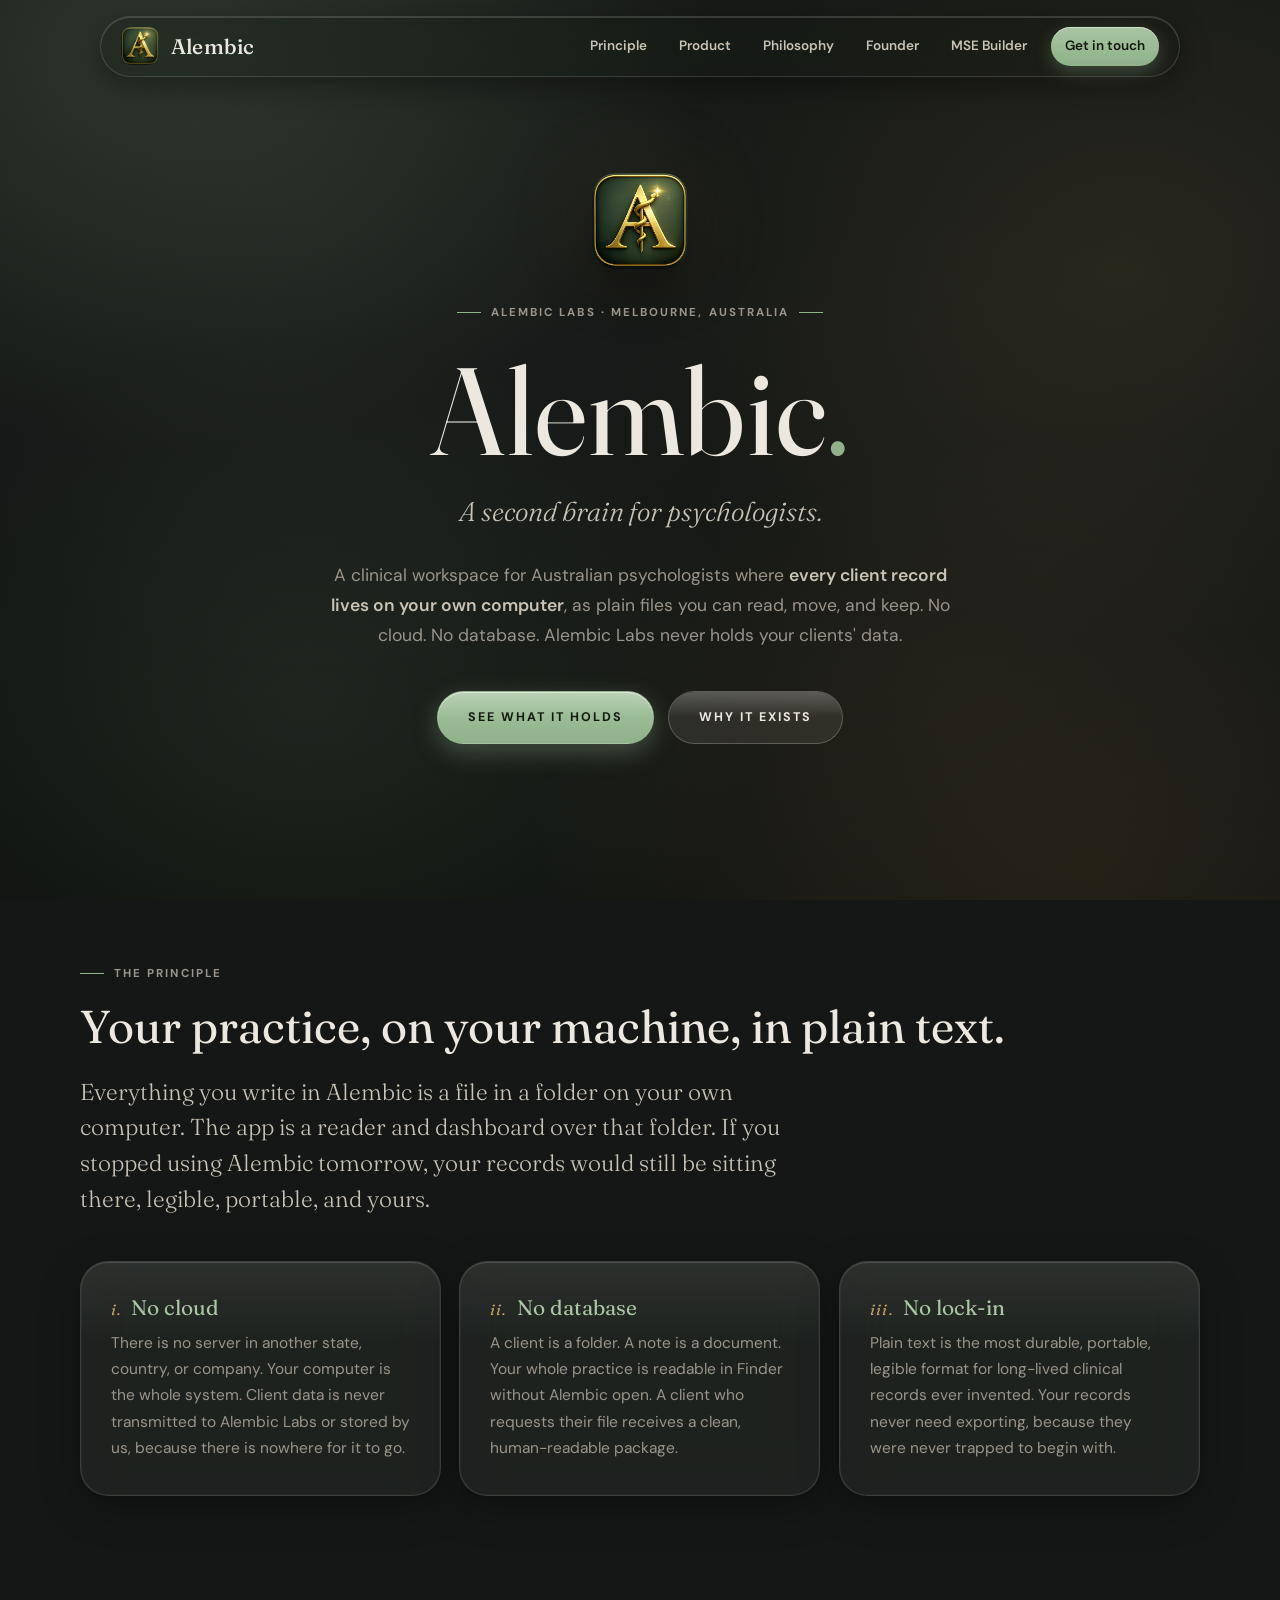
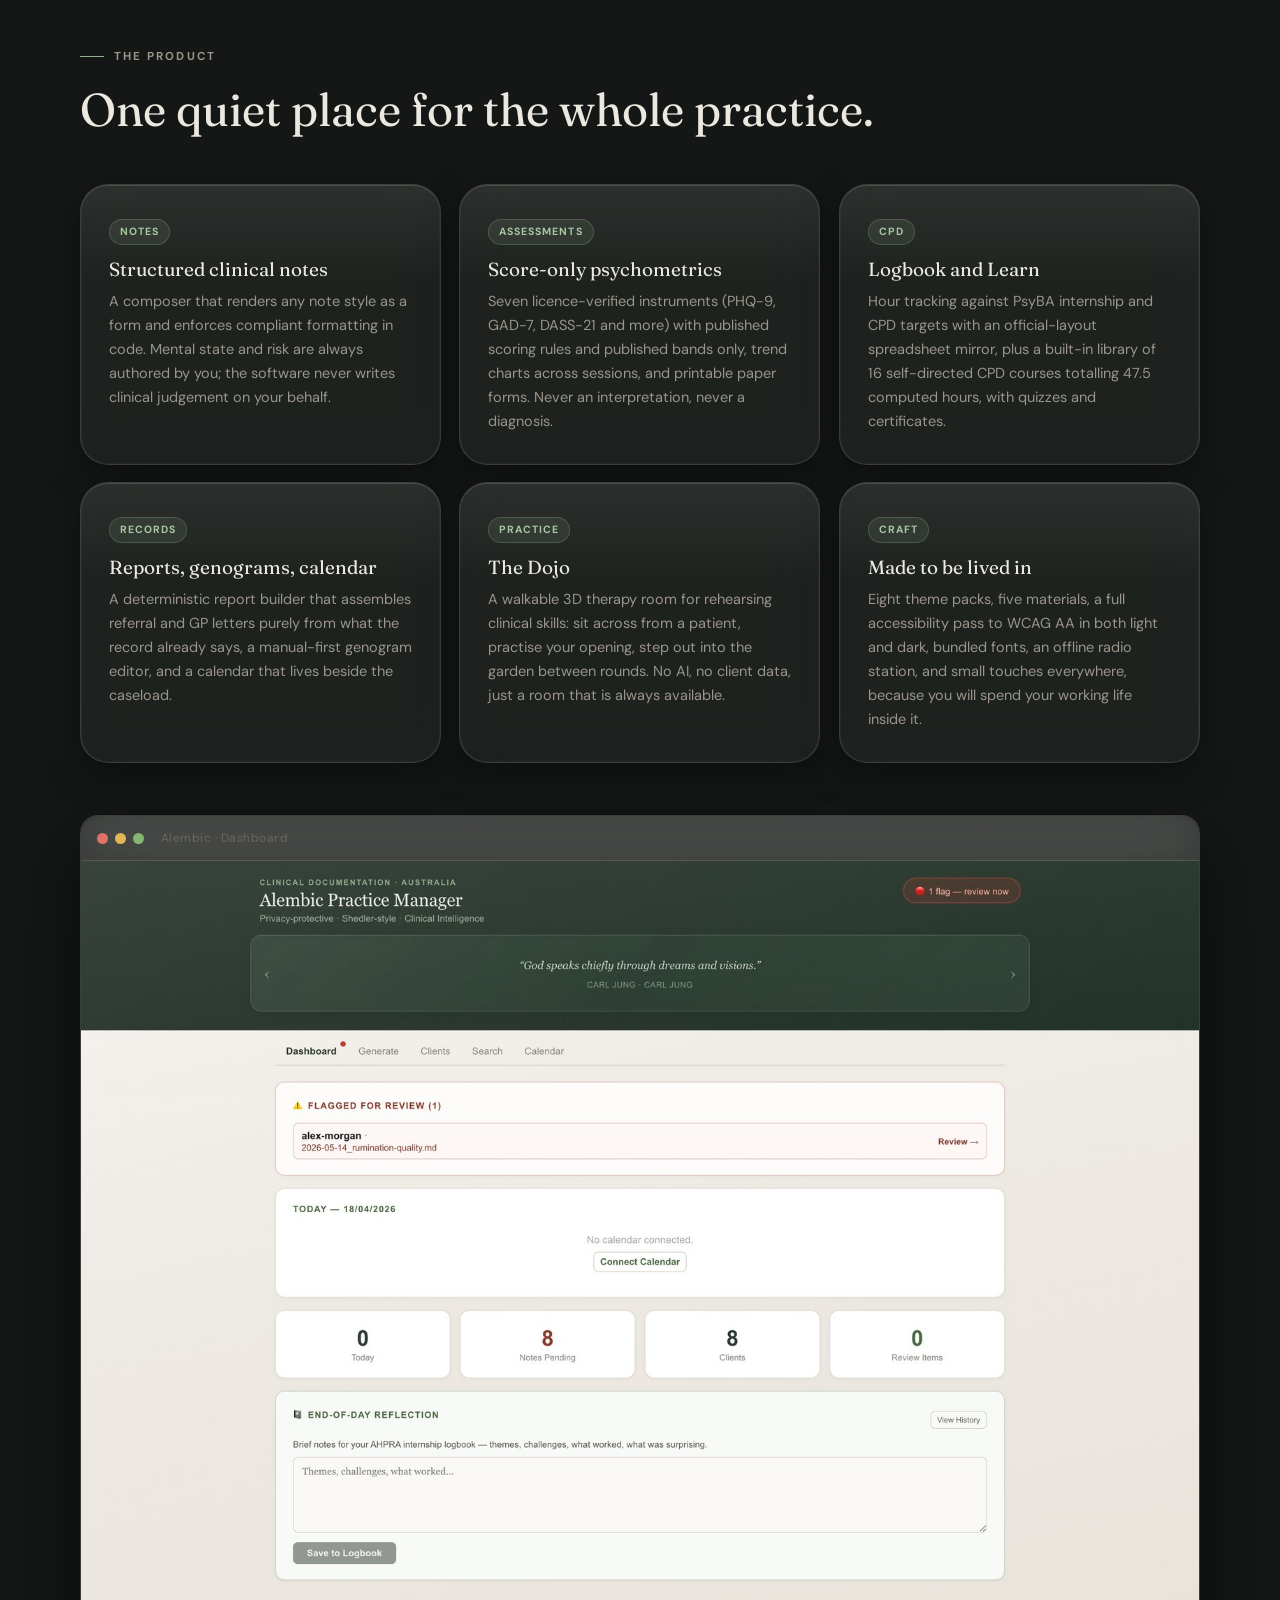
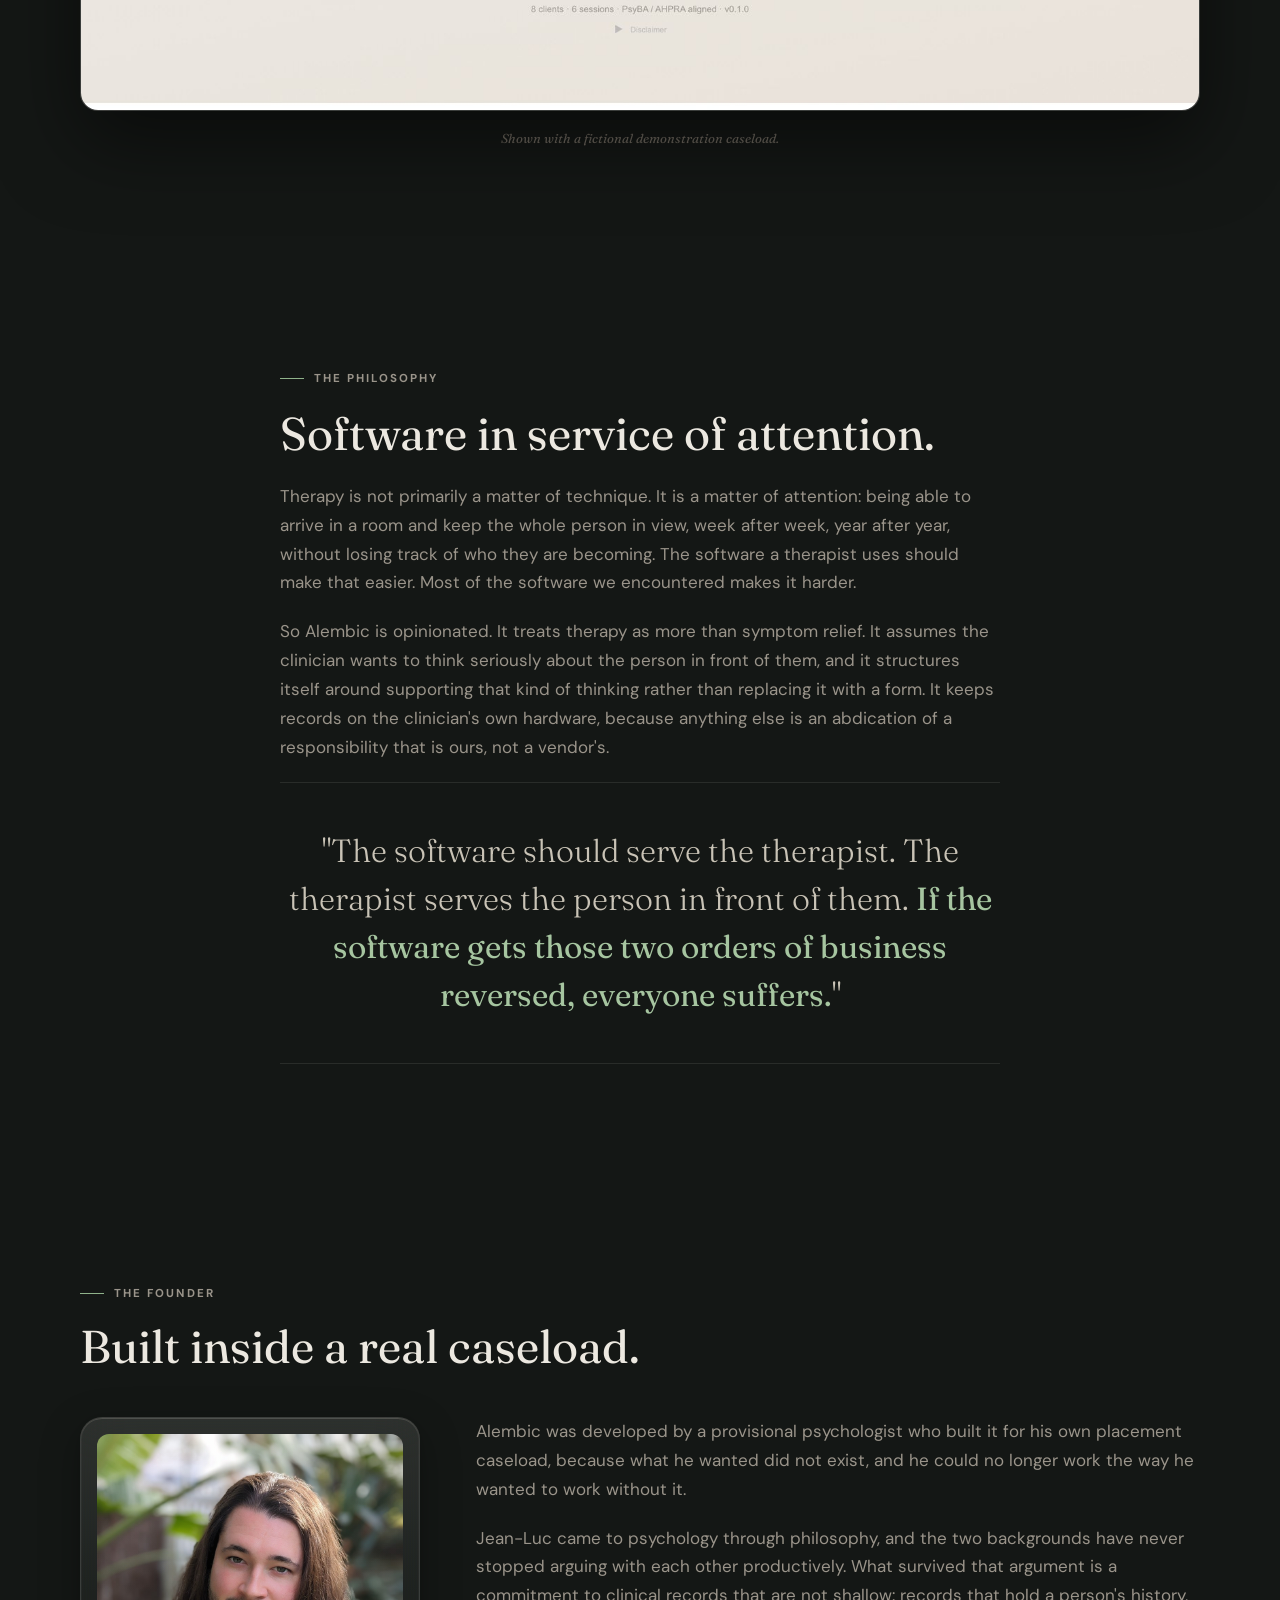
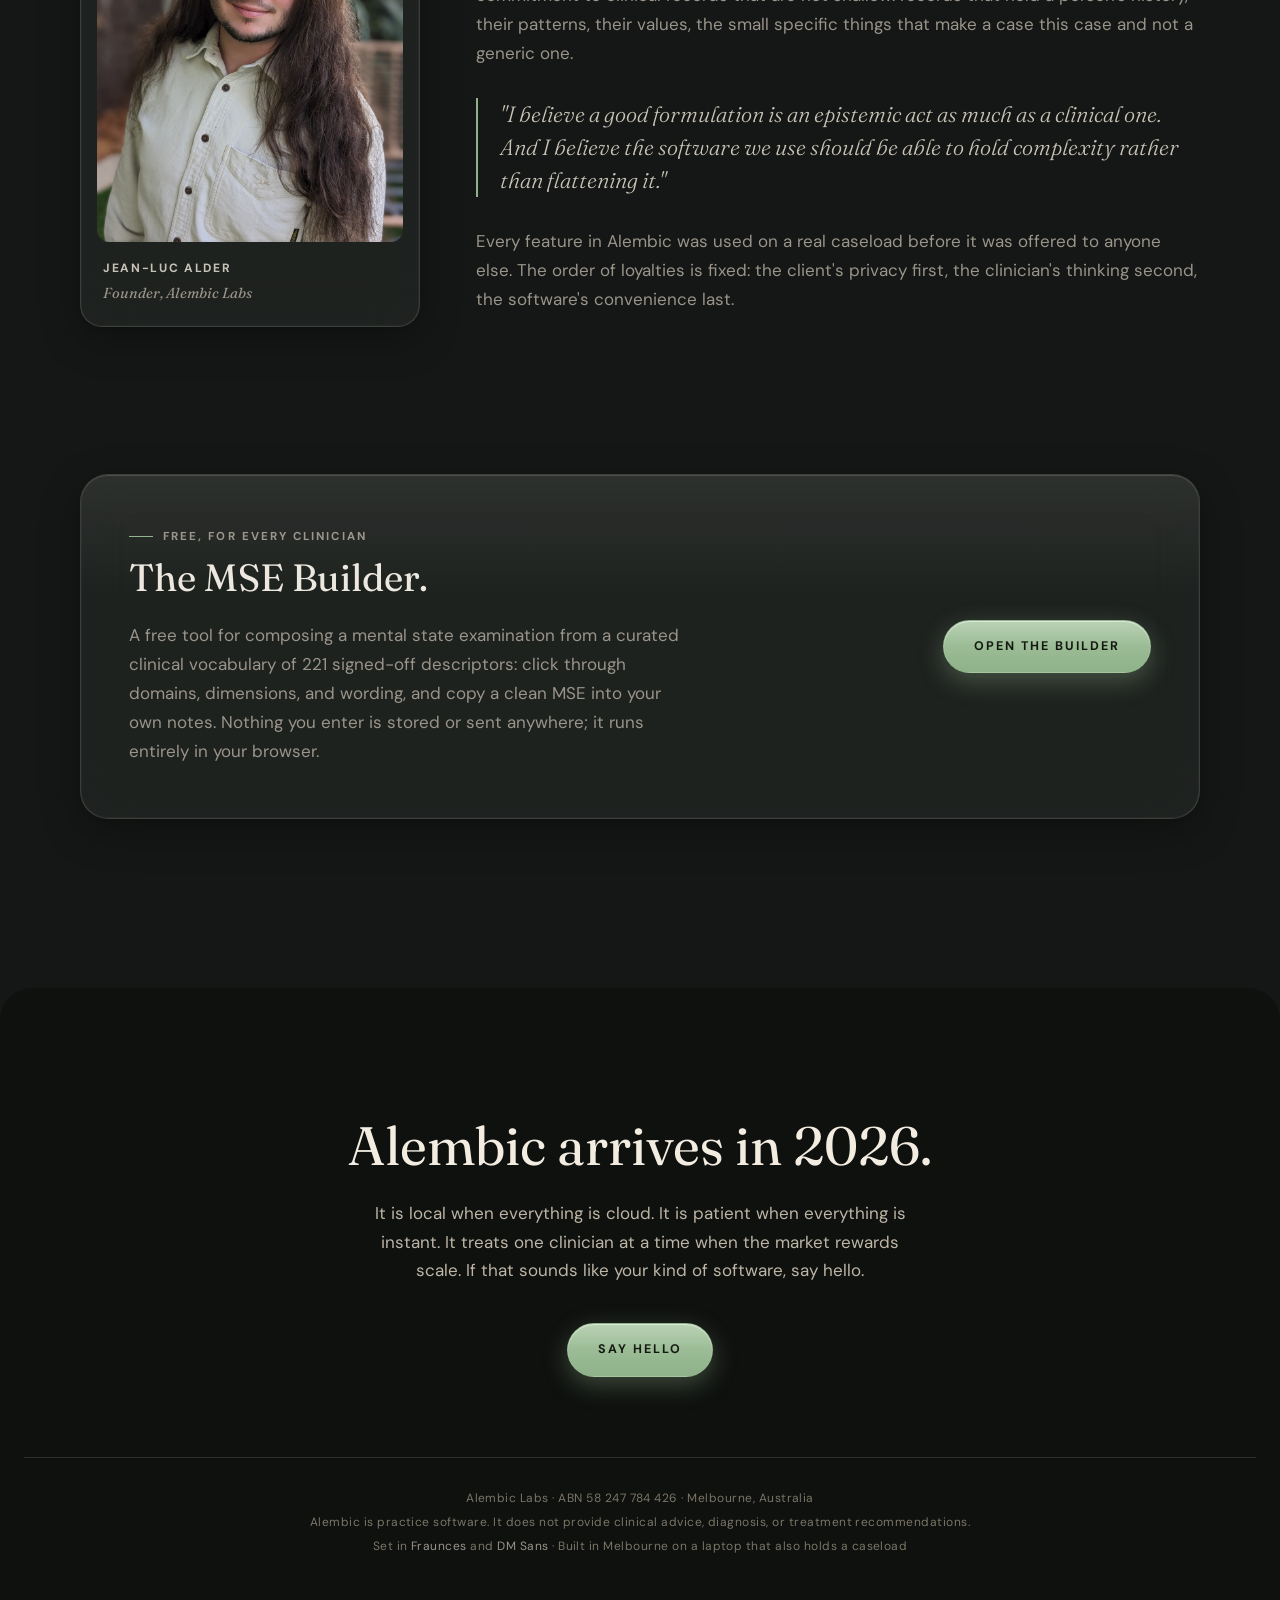
==== index.html @ c6745514 "Full mobile pass: glass menu on homepage, iOS-safe background layer, 16px inputs, 44px targets, self" ====
<!doctype html>
<html lang="en-AU">
<head>
<meta charset="utf-8">
<meta name="viewport" content="width=device-width, initial-scale=1, viewport-fit=cover">
<title>Alembic · Practice software that keeps client records on your machine</title>
<meta name="description" content="Alembic is a clinical workspace for Australian psychologists. Every client record lives on your computer as plain files you own. No cloud, no database, no vendor holding your data.">
<meta name="theme-color" content="#141715">
<link rel="icon" type="image/png" sizes="64x64" href="assets/favicon-64.png">
<link rel="apple-touch-icon" href="assets/apple-touch-icon.png">
<link rel="stylesheet" href="assets/fonts.css">
<style>
:root{
  --page:#141715; --page-2:#1a1d1b; --page-3:#21241f;
  --ink:#ece8e0; --ink-soft:#c9c3b6; --ink-muted:#9a948a; --ink-faint:#6c665d;
  --green:#8fb28a; --green-deep:#4a6741; --green-soft:#a6c5a0;
  --gold:#c9a45c; --gold-soft:#e0c9a0;
  --amber:#d89a5e; --red:#d67a6f;
  --glass:rgba(236,232,224,0.055); --glass-strong:rgba(236,232,224,0.09);
  --glass-border:rgba(236,232,224,0.14); --glass-border-strong:rgba(236,232,224,0.24);
  --blur:blur(24px) saturate(160%); --blur-strong:blur(36px) saturate(180%);
  --serif:'Fraunces',Georgia,'Times New Roman',serif;
  --sans:'DM Sans',-apple-system,BlinkMacSystemFont,'Segoe UI',sans-serif;
  --ease:cubic-bezier(0.22,1,0.36,1); --ease-out:cubic-bezier(0.16,1,0.3,1);
  --col:720px; --col-wide:1120px;
}
*{margin:0;padding:0;box-sizing:border-box}
html{scroll-behavior:smooth}
body{
  font-family:var(--sans); color:var(--ink); background:#141715;
  line-height:1.7; font-size:17px; overflow-x:hidden; min-height:100vh;
  -webkit-tap-highlight-color:transparent;
}
/* The atmosphere lives on a fixed layer, not background-attachment (which iOS ignores). */
#bgfx{
  position:fixed; inset:0; z-index:0; pointer-events:none;
  background:
    radial-gradient(ellipse 900px 640px at 12% 6%, rgba(143,178,138,0.16), transparent 62%),
    radial-gradient(ellipse 800px 620px at 88% 30%, rgba(201,164,92,0.10), transparent 60%),
    radial-gradient(ellipse 760px 600px at 24% 78%, rgba(143,178,138,0.10), transparent 60%),
    radial-gradient(ellipse 900px 700px at 85% 96%, rgba(216,154,94,0.08), transparent 62%),
    linear-gradient(180deg, #171a17 0%, #141715 55%, #101310 100%);
}
#bgfx::after{
  content:""; position:absolute; inset:0;
  background-image:
    radial-gradient(circle at 25% 25%, rgba(236,232,224,0.035) 0%, transparent 40%),
    radial-gradient(circle at 75% 75%, rgba(201,164,92,0.05) 0%, transparent 40%);
  animation:drift 30s ease-in-out infinite alternate;
}
@keyframes drift{0%{transform:translate(0,0) scale(1)}100%{transform:translate(22px,-20px) scale(1.03)}}
main,header,footer{position:relative;z-index:1}
::selection{background:rgba(143,178,138,0.35)}
a{color:var(--green);}
:focus-visible{outline:2px solid var(--green);outline-offset:3px;border-radius:4px}

/* ---------- glass primitives ---------- */
.glass{
  position:relative; background:var(--glass);
  -webkit-backdrop-filter:var(--blur); backdrop-filter:var(--blur);
  border:1px solid var(--glass-border); border-radius:28px;
  box-shadow:0 12px 40px rgba(0,0,0,0.28), 0 2px 8px rgba(0,0,0,0.10),
    inset 0 1px 0 rgba(236,232,224,0.14), inset 0 0 0 1px rgba(236,232,224,0.03);
  overflow:hidden; isolation:isolate;
  --mx:50%; --my:50%; --tx:0deg; --ty:0deg;
}
.glass::before{
  content:""; position:absolute; inset:0; border-radius:inherit; pointer-events:none;
  background:linear-gradient(180deg, rgba(236,232,224,0.09) 0%, transparent 35%); opacity:.8;
}
.glass::after{
  content:""; position:absolute; inset:0; border-radius:inherit; pointer-events:none; z-index:-1;
  background:radial-gradient(circle 200px at var(--mx) var(--my),
    rgba(143,178,138,0.16), rgba(143,178,138,0.05) 35%, transparent 62%);
  opacity:0; transition:opacity .35s ease; mix-blend-mode:screen;
}
.glass:hover::after{opacity:1}

/* scroll entry composed with hover lift via custom property */
.js .reveal{
  opacity:0;
  transform:translate3d(0,var(--entry-y,22px),0) perspective(1200px) rotateX(var(--ty)) rotateY(var(--tx));
  transition:opacity .7s var(--ease-out), transform .7s var(--ease-out),
    box-shadow .4s ease, border-color .3s ease;
  will-change:transform,opacity;
  transition-delay:calc(min(var(--ri,0),3) * 70ms);
}
.js .reveal.in-view{opacity:1; --entry-y:0px}
.card:hover{--entry-y:-6px; border-color:var(--glass-border-strong);
  box-shadow:0 24px 60px rgba(0,0,0,0.34), 0 2px 8px rgba(0,0,0,0.10), inset 0 1px 0 rgba(236,232,224,0.2)}

/* ---------- pill header ---------- */
.site-header{position:sticky; top:16px; z-index:9000; margin:16px 24px 0}
body.menu-open .site-header{z-index:9600}
.header-inner{
  max-width:var(--full-w,1080px); margin:0 auto;
  display:flex; align-items:center; justify-content:space-between; gap:24px;
  padding:10px 20px; border-radius:999px;
  background:rgba(20,23,21,0.30);
  -webkit-backdrop-filter:blur(26px) saturate(170%) brightness(1.06);
  backdrop-filter:blur(26px) saturate(170%) brightness(1.06);
  border:1px solid rgba(236,232,224,0.16);
  box-shadow:0 9px 30px rgba(0,0,0,0.36), inset 0 1px 0 rgba(236,232,224,0.16);
  will-change:max-width;
  transition:max-width .6s var(--ease-out), gap .4s ease, padding .4s ease;
}
.brand{display:flex; align-items:center; gap:12px; text-decoration:none; color:var(--ink)}
.brand-mark{width:38px; height:38px; border-radius:10px; flex:none}
.brand span{
  font-family:var(--serif); font-size:21px; font-weight:500; letter-spacing:.01em;
  max-width:160px; opacity:1; transition:max-width .5s var(--ease-out), opacity .3s ease, margin .4s ease;
  white-space:nowrap; overflow:hidden;
}
nav.main-nav{display:flex; gap:4px; align-items:center; max-width:1100px; opacity:1;
  transition:max-width .5s var(--ease-out), opacity .3s ease; white-space:nowrap; overflow:visible}
nav.main-nav a{
  color:var(--ink-soft); text-decoration:none; font-size:13.5px; font-weight:600;
  padding:8px 14px; border-radius:999px; transition:background .15s ease, color .15s ease;
}
nav.main-nav a:hover{background:rgba(236,232,224,0.08); color:var(--ink)}
nav.main-nav a.cta{
  background:linear-gradient(180deg, var(--green-soft), var(--green));
  color:#12180f; margin-left:6px;
  box-shadow:0 6px 18px rgba(143,178,138,0.30), inset 0 1px 0 rgba(255,255,255,0.45);
}
nav.main-nav a.cta:hover{transform:translateY(-1px)}
.header-dots{width:0; opacity:0; transition:width .4s var(--ease-out), opacity .3s ease; flex:none;
  display:flex; gap:4px; align-items:center; justify-content:center}
.header-dots i{width:5px;height:5px;border-radius:50%;background:var(--ink-muted)}
@media(min-width:900px){
  .site-header.scrolled{pointer-events:none}
  .site-header.scrolled .header-inner{pointer-events:auto; max-width:150px; gap:8px; padding:10px 16px; margin:0 auto 0 0}
  .site-header.scrolled nav.main-nav{max-width:0; opacity:0; overflow:hidden}
  .site-header.scrolled .brand span{max-width:0; opacity:0; margin:0}
  .site-header.scrolled .header-dots{width:26px; opacity:1}
  .site-header.scrolled .header-inner:hover{max-width:var(--full-w,1080px); gap:24px; padding:10px 20px}
  .site-header.scrolled .header-inner:hover nav.main-nav{max-width:1100px; opacity:1}
  .site-header.scrolled .header-inner:hover .brand span{max-width:160px; opacity:1}
  .site-header.scrolled .header-inner:hover .header-dots{width:0; opacity:0}
}
.menu-btn{display:none; background:transparent; border:none; cursor:pointer; -webkit-appearance:none; appearance:none}
@media(max-width:899px){
  nav.main-nav{display:none}
  .header-inner{max-width:none; padding:10px 14px 10px 16px}
  .menu-btn{
    display:flex; flex-direction:column; justify-content:center; gap:5px;
    width:44px; height:44px; padding:10px; margin:-3px 0; border-radius:999px; flex:none;
  }
  .menu-btn i{display:block; height:2px; border-radius:2px; background:var(--ink); transition:transform .3s var(--ease-out), opacity .2s ease}
  .menu-btn.open i:nth-child(1){transform:translateY(7px) rotate(45deg)}
  .menu-btn.open i:nth-child(2){opacity:0}
  .menu-btn.open i:nth-child(3){transform:translateY(-7px) rotate(-45deg)}
}
/* full-screen glass menu (mobile) */
.menu{
  position:fixed; inset:0; z-index:9500;
  background:rgba(16,19,16,0.82);
  -webkit-backdrop-filter:blur(36px) saturate(180%); backdrop-filter:blur(36px) saturate(180%);
  opacity:0; pointer-events:none; transition:opacity .35s var(--ease-out);
  display:flex; flex-direction:column; justify-content:center; padding:24px 34px; overflow-y:auto;
}
.menu.open{opacity:1; pointer-events:auto}
.menu nav{display:flex; flex-direction:column; gap:4px;
  transform:scale(0.975); filter:blur(6px);
  transition:transform .34s var(--ease-out), filter .32s ease}
.menu.open nav{transform:none; filter:none}
.menu nav a{
  font-family:var(--serif); font-size:28px; color:var(--ink); text-decoration:none;
  padding:12px 4px; border-bottom:1px solid rgba(236,232,224,0.08);
  opacity:0; transform:translateY(10px);
}
.menu.open nav a{
  opacity:1; transform:none;
  transition:opacity .26s ease-out .0s, transform .3s var(--ease-out), padding-left .2s ease;
  transition-delay:var(--gd,0s);
}
.menu nav a:hover,.menu nav a:active{color:var(--green-soft); padding-left:10px}
.menu .menu-foot{margin-top:34px; font-size:12px; color:var(--ink-faint); letter-spacing:.06em; text-transform:uppercase;
  opacity:0; transition:opacity .3s ease .18s}
.menu.open .menu-foot{opacity:1}

/* ---------- layout ---------- */
section{padding:110px 24px}
.wrap{max-width:var(--col-wide); margin:0 auto}
.narrow{max-width:var(--col); margin:0 auto}
.eyebrow{
  display:flex; align-items:center; gap:10px;
  font-size:11.5px; font-weight:700; letter-spacing:.18em; text-transform:uppercase; color:var(--ink-muted);
}
.eyebrow::before{content:""; width:24px; height:1px; background:var(--green); flex:none}
h1,h2,h3{font-family:var(--serif); font-weight:400; line-height:1.12; text-wrap:balance}
h2{font-size:clamp(30px,4.6vw,46px); margin:18px 0 22px; color:var(--ink)}
h3{font-size:21px; margin-bottom:10px}
p.lede{font-family:var(--serif); font-weight:300; font-size:clamp(19px,2.4vw,23px); line-height:1.55; color:var(--ink-soft)}
em{font-family:var(--serif); font-style:italic}

/* ---------- hero ---------- */
.hero{padding:96px 24px 110px; text-align:center}
.hero-mark{width:96px; height:96px; border-radius:24px; margin:0 auto 34px; display:block;
  box-shadow:0 20px 50px rgba(0,0,0,0.45), 0 0 90px rgba(201,164,92,0.14)}
.hero .eyebrow{justify-content:center}
.hero .eyebrow::after{content:""; width:24px; height:1px; background:var(--green); flex:none}
.hero h1{
  font-size:clamp(56px,11vw,124px); letter-spacing:.01em; margin:20px 0 8px; color:var(--ink);
}
.hero h1 .dot{color:var(--green)}
.hero p.tag{
  font-family:var(--serif); font-weight:300; font-style:italic;
  font-size:clamp(20px,3vw,27px); color:var(--ink-soft); margin-bottom:26px;
}
.hero p.sub{max-width:640px; margin:0 auto 40px; color:var(--ink-muted); font-size:17.5px}
.hero p.sub strong{color:var(--ink-soft); font-weight:600}
.btn-row{display:flex; gap:14px; justify-content:center; flex-wrap:wrap}
.btn{
  display:inline-flex; align-items:center; justify-content:center; gap:8px;
  padding:15px 30px; border-radius:999px; text-decoration:none; cursor:pointer;
  font-size:12.5px; font-weight:700; letter-spacing:.16em; text-transform:uppercase;
  border:1px solid transparent; position:relative; overflow:hidden;
  transition:transform .2s ease, box-shadow .2s ease, background .2s ease;
}
.btn::before{content:""; position:absolute; inset:0; border-radius:inherit; pointer-events:none;
  background:linear-gradient(180deg, rgba(255,255,255,0.22), transparent 50%)}
.btn.solid{
  background:linear-gradient(180deg, var(--green-soft), var(--green)); color:#12180f;
  box-shadow:0 8px 24px rgba(143,178,138,0.35), inset 0 1px 0 rgba(255,255,255,0.5);
}
.btn.solid:hover{transform:translateY(-1px); box-shadow:0 12px 32px rgba(143,178,138,0.45)}
.btn.ghost{
  background:var(--glass-strong); -webkit-backdrop-filter:var(--blur); backdrop-filter:var(--blur);
  color:var(--ink); border-color:var(--glass-border-strong);
}
.btn.ghost:hover{transform:translateY(-1px); background:rgba(236,232,224,0.13)}
/* word reveal */
.js .tm-word{display:inline-block; opacity:0; transform:translateY(0.42em);
  transition:opacity .55s var(--ease), transform .55s var(--ease);
  transition-delay:calc(min(var(--w,0),6) * 45ms)}
.js .tm-in .tm-word{opacity:1; transform:none}

/* ---------- architecture trio ---------- */
.trio{display:grid; grid-template-columns:repeat(3,1fr); gap:18px; margin-top:44px}
.trio .card{padding:34px 30px}
.trio h3{color:var(--green-soft)}
.trio h3 .num{font-style:italic; color:var(--gold); font-size:15px; letter-spacing:.08em; margin-right:10px}
.trio p{font-size:15.5px; color:var(--ink-muted)}
@media(max-width:820px){.trio{grid-template-columns:1fr}}

/* ---------- features ---------- */
.features{display:grid; grid-template-columns:repeat(3,1fr); gap:18px; margin-top:48px}
.features .card{padding:30px 28px}
.features h3{font-size:19px}
.features p{font-size:14.5px; color:var(--ink-muted); line-height:1.65}
.features .chip{
  display:inline-block; font-size:10.5px; font-weight:700; letter-spacing:.1em; text-transform:uppercase;
  color:var(--green-soft); background:rgba(143,178,138,0.12); border:1px solid rgba(143,178,138,0.25);
  padding:3px 10px; border-radius:999px; margin-bottom:14px;
}
@media(max-width:980px){.features{grid-template-columns:repeat(2,1fr)}}
@media(max-width:640px){.features{grid-template-columns:1fr}}

/* ---------- screenshot band ---------- */
.shot-frame{margin-top:52px; border-radius:18px; overflow:hidden;
  border:1px solid var(--glass-border); box-shadow:0 30px 80px rgba(0,0,0,0.5)}
.shot-chrome{display:flex; align-items:center; gap:7px; padding:12px 16px;
  background:rgba(236,232,224,0.06);
  -webkit-backdrop-filter:var(--blur); backdrop-filter:var(--blur);
  border-bottom:1px solid var(--glass-border)}
.shot-chrome i{width:11px; height:11px; border-radius:50%}
.shot-chrome i:nth-child(1){background:#e27268}.shot-chrome i:nth-child(2){background:#e3b657}.shot-chrome i:nth-child(3){background:#84b773}
.shot-chrome span{margin-left:10px; font-size:12px; color:var(--ink-faint); letter-spacing:.04em}
.shot-frame img{display:block; width:100%; height:auto}
.shot-caption{text-align:center; font-size:13px; color:var(--ink-faint); margin-top:16px; font-style:italic; font-family:var(--serif)}

/* ---------- philosophy ---------- */
.lede-line{
  text-align:center; font-family:var(--serif); font-weight:300;
  font-size:clamp(22px,3.4vw,32px); line-height:1.5; color:var(--ink-soft);
  padding:44px 0; border-top:1px solid rgba(236,232,224,0.10); border-bottom:1px solid rgba(236,232,224,0.10);
}
.lede-line strong{color:var(--green-soft); font-weight:400}
.philosophy p{color:var(--ink-muted); margin-bottom:20px}
.philosophy p:first-of-type::first-letter{
  font-family:var(--serif); font-style:italic; font-size:5.2em; float:left;
  line-height:.78; padding:8px 12px 0 0; color:var(--green);
}

/* ---------- founder ---------- */
.founder{display:grid; grid-template-columns:340px 1fr; gap:56px; align-items:start}
.portrait{position:sticky; top:110px; padding:16px; border-radius:22px}
.portrait img{display:block; width:100%; height:auto; border-radius:12px}
.portrait figcaption{padding:16px 6px 4px}
.portrait .name{font-size:12px; font-weight:700; letter-spacing:.14em; text-transform:uppercase; color:var(--ink-soft)}
.portrait .role{font-family:var(--serif); font-style:italic; font-size:14.5px; color:var(--ink-muted); margin-top:3px}
.founder-text p{color:var(--ink-muted); margin-bottom:20px}
.founder-text .pull{
  font-family:var(--serif); font-weight:300; font-style:italic; font-size:22px; line-height:1.5;
  color:var(--ink-soft); border-left:2px solid var(--green); padding-left:22px; margin:30px 0;
}
@media(max-width:900px){.founder{grid-template-columns:1fr}.portrait{position:static; max-width:340px}}

/* ---------- MSE teaser ---------- */
.mse-card{padding:52px 48px; display:grid; grid-template-columns:1fr auto; gap:32px; align-items:center}
.mse-card h2{margin-top:10px}
.mse-card p{color:var(--ink-muted); max-width:560px}
@media(max-width:760px){.mse-card{grid-template-columns:1fr}}

/* ---------- closing band ---------- */
.closing{
  margin-top:60px; border-radius:32px 32px 0 0; background:#0f110f; text-align:center;
  padding:110px 24px 60px;
}
.closing h2{font-size:clamp(34px,5.4vw,54px); color:#f2ece1}
.closing p{color:#bdb5a5; max-width:560px; margin:0 auto 38px}
.closing .colophon{
  margin-top:80px; padding-top:28px; border-top:1px solid #2a2d28;
  font-size:12px; color:#7a7566; letter-spacing:.04em; line-height:2;
}
.closing .colophon a{color:#9a948a; text-decoration:none}
.closing .colophon a:hover{color:#d9d2c4}

@media (prefers-reduced-motion: reduce){
  *,*::before,*::after{animation:none !important; transition:none !important}
  .js .reveal,.js .tm-word{opacity:1 !important; transform:none !important}
  html{scroll-behavior:auto}
}
@media(max-width:640px){section{padding:80px 20px}.hero{padding-top:64px}}
</style>
<script>document.documentElement.classList.add('js')</script>
</head>
<body>

<div id="bgfx" aria-hidden="true"></div>

<header class="site-header" id="siteHeader">
  <div class="header-inner" id="headerInner">
    <a class="brand" href="#top" aria-label="Alembic home">
      <img class="brand-mark" src="assets/alembic-mark.png" alt="">
      <span>Alembic</span>
    </a>
    <div class="header-dots" aria-hidden="true"><i></i><i></i><i></i></div>
    <nav class="main-nav" aria-label="Main">
      <a href="#principle">Principle</a>
      <a href="#product">Product</a>
      <a href="#philosophy">Philosophy</a>
      <a href="#founder">Founder</a>
      <a href="mse/">MSE Builder</a>
      <a class="cta" href="#contact">Get in touch</a>
    </nav>
    <button class="menu-btn" id="menuBtn" aria-label="Open menu" aria-expanded="false" aria-controls="mobileMenu"><i></i><i></i><i></i></button>
  </div>
</header>

<div class="menu" id="mobileMenu" aria-hidden="true">
  <nav aria-label="Mobile">
    <a href="#principle" style="--gd:0.02s">Principle</a>
    <a href="#product" style="--gd:0.05s">Product</a>
    <a href="#philosophy" style="--gd:0.08s">Philosophy</a>
    <a href="#founder" style="--gd:0.11s">Founder</a>
    <a href="mse/" style="--gd:0.14s">MSE Builder</a>
    <a href="#contact" style="--gd:0.17s">Get in touch</a>
  </nav>
  <div class="menu-foot">Alembic Labs · Melbourne</div>
</div>

<main id="top">

  <!-- HERO -->
  <section class="hero">
    <img class="hero-mark" src="assets/alembic-mark.png" alt="The Alembic mark: a gold A entwined with a Rod of Asclepius on forest green" width="96" height="96">
    <p class="eyebrow">Alembic Labs · Melbourne, Australia</p>
    <h1 id="heroTitle">Alembic<span class="dot">.</span></h1>
    <p class="tag">A second brain for psychologists.</p>
    <p class="sub">A clinical workspace for Australian psychologists where <strong>every client record lives on your own computer</strong>, as plain files you can read, move, and keep. No cloud. No database. Alembic Labs never holds your clients' data.</p>
    <div class="btn-row">
      <a class="btn solid" href="#product">See what it holds</a>
      <a class="btn ghost" href="#founder">Why it exists</a>
    </div>
  </section>

  <!-- PRINCIPLE -->
  <section id="principle">
    <div class="wrap">
      <p class="eyebrow">The principle</p>
      <h2>Your practice, on your machine, in plain text.</h2>
      <p class="lede narrow" style="margin-left:0">Everything you write in Alembic is a file in a folder on your own computer. The app is a reader and dashboard over that folder. If you stopped using Alembic tomorrow, your records would still be sitting there, legible, portable, and yours.</p>
      <div class="trio">
        <div class="glass card reveal" style="--ri:0">
          <h3><span class="num">i.</span>No cloud</h3>
          <p>There is no server in another state, country, or company. Your computer is the whole system. Client data is never transmitted to Alembic Labs or stored by us, because there is nowhere for it to go.</p>
        </div>
        <div class="glass card reveal" style="--ri:1">
          <h3><span class="num">ii.</span>No database</h3>
          <p>A client is a folder. A note is a document. Your whole practice is readable in Finder without Alembic open. A client who requests their file receives a clean, human-readable package.</p>
        </div>
        <div class="glass card reveal" style="--ri:2">
          <h3><span class="num">iii.</span>No lock-in</h3>
          <p>Plain text is the most durable, portable, legible format for long-lived clinical records ever invented. Your records never need exporting, because they were never trapped to begin with.</p>
        </div>
      </div>
    </div>
  </section>

  <!-- PRODUCT -->
  <section id="product" style="padding-top:40px">
    <div class="wrap">
      <p class="eyebrow">The product</p>
      <h2>One quiet place for the whole practice.</h2>
      <div class="features">
        <div class="glass card reveal" style="--ri:0">
          <span class="chip">Notes</span>
          <h3>Structured clinical notes</h3>
          <p>A composer that renders any note style as a form and enforces compliant formatting in code. Mental state and risk are always authored by you; the software never writes clinical judgement on your behalf.</p>
        </div>
        <div class="glass card reveal" style="--ri:1">
          <span class="chip">Assessments</span>
          <h3>Score-only psychometrics</h3>
          <p>Seven licence-verified instruments (PHQ-9, GAD-7, DASS-21 and more) with published scoring rules and published bands only, trend charts across sessions, and printable paper forms. Never an interpretation, never a diagnosis.</p>
        </div>
        <div class="glass card reveal" style="--ri:2">
          <span class="chip">CPD</span>
          <h3>Logbook and Learn</h3>
          <p>Hour tracking against PsyBA internship and CPD targets with an official-layout spreadsheet mirror, plus a built-in library of 16 self-directed CPD courses totalling 47.5 computed hours, with quizzes and certificates.</p>
        </div>
        <div class="glass card reveal" style="--ri:0">
          <span class="chip">Records</span>
          <h3>Reports, genograms, calendar</h3>
          <p>A deterministic report builder that assembles referral and GP letters purely from what the record already says, a manual-first genogram editor, and a calendar that lives beside the caseload.</p>
        </div>
        <div class="glass card reveal" style="--ri:1">
          <span class="chip">Practice</span>
          <h3>The Dojo</h3>
          <p>A walkable 3D therapy room for rehearsing clinical skills: sit across from a patient, practise your opening, step out into the garden between rounds. No AI, no client data, just a room that is always available.</p>
        </div>
        <div class="glass card reveal" style="--ri:2">
          <span class="chip">Craft</span>
          <h3>Made to be lived in</h3>
          <p>Eight theme packs, five materials, a full accessibility pass to WCAG AA in both light and dark, bundled fonts, an offline radio station, and small touches everywhere, because you will spend your working life inside it.</p>
        </div>
      </div>
      <div class="shot-frame reveal glass" style="border-radius:18px">
        <div class="shot-chrome" aria-hidden="true"><i></i><i></i><i></i><span>Alembic · Dashboard</span></div>
        <img src="assets/screenshots/01b-dashboard-full.jpg" alt="The Alembic dashboard: caseload widgets, calendar, and practice pulse on a warm cream interface" loading="lazy">
      </div>
      <p class="shot-caption">Shown with a fictional demonstration caseload.</p>
    </div>
  </section>

  <!-- PHILOSOPHY -->
  <section id="philosophy">
    <div class="narrow philosophy">
      <p class="eyebrow">The philosophy</p>
      <h2>Software in service of attention.</h2>
      <p>Therapy is not primarily a matter of technique. It is a matter of attention: being able to arrive in a room and keep the whole person in view, week after week, year after year, without losing track of who they are becoming. The software a therapist uses should make that easier. Most of the software we encountered makes it harder.</p>
      <p>So Alembic is opinionated. It treats therapy as more than symptom relief. It assumes the clinician wants to think seriously about the person in front of them, and it structures itself around supporting that kind of thinking rather than replacing it with a form. It keeps records on the clinician's own hardware, because anything else is an abdication of a responsibility that is ours, not a vendor's.</p>
      <div class="lede-line reveal">"The software should serve the therapist. The therapist serves the person in front of them. <strong>If the software gets those two orders of business reversed, everyone suffers.</strong>"</div>
    </div>
  </section>

  <!-- FOUNDER -->
  <section id="founder">
    <div class="wrap">
      <p class="eyebrow">The founder</p>
      <h2>Built inside a real caseload.</h2>
      <div class="founder" style="margin-top:44px">
        <figure class="portrait glass reveal">
          <img src="assets/jean-luc-headshot.jpg" alt="Jean-Luc Alder" width="900" height="1200">
          <figcaption>
            <div class="name">Jean-Luc Alder</div>
            <div class="role">Founder, Alembic Labs</div>
          </figcaption>
        </figure>
        <div class="founder-text">
          <p>Alembic was developed by a provisional psychologist who built it for his own placement caseload, because what he wanted did not exist, and he could no longer work the way he wanted to work without it.</p>
          <p>Jean-Luc came to psychology through philosophy, and the two backgrounds have never stopped arguing with each other productively. What survived that argument is a commitment to clinical records that are not shallow: records that hold a person's history, their patterns, their values, the small specific things that make a case this case and not a generic one.</p>
          <p class="pull">"I believe a good formulation is an epistemic act as much as a clinical one. And I believe the software we use should be able to hold complexity rather than flattening it."</p>
          <p>Every feature in Alembic was used on a real caseload before it was offered to anyone else. The order of loyalties is fixed: the client's privacy first, the clinician's thinking second, the software's convenience last.</p>
        </div>
      </div>
    </div>
  </section>

  <!-- MSE TEASER -->
  <section id="tools" style="padding-top:30px">
    <div class="wrap">
      <div class="glass card mse-card reveal">
        <div>
          <p class="eyebrow">Free, for every clinician</p>
          <h2 style="font-size:clamp(26px,3.6vw,38px)">The MSE Builder.</h2>
          <p>A free tool for composing a mental state examination from a curated clinical vocabulary of 221 signed-off descriptors: click through domains, dimensions, and wording, and copy a clean MSE into your own notes. Nothing you enter is stored or sent anywhere; it runs entirely in your browser.</p>
        </div>
        <a class="btn solid" href="mse/" aria-label="Open the MSE Builder">Open the builder</a>
      </div>
    </div>
  </section>

  <!-- CLOSING -->
  <footer class="closing" id="contact">
    <h2>Alembic arrives in 2026.</h2>
    <p>It is local when everything is cloud. It is patient when everything is instant. It treats one clinician at a time when the market rewards scale. If that sounds like your kind of software, say hello.</p>
    <div class="btn-row">
      <a class="btn solid" href="mailto:jeanlucalder@gmail.com?subject=Alembic">Say hello</a>
    </div>
    <div class="colophon">
      Alembic Labs · ABN 58 247 784 426 · Melbourne, Australia<br>
      Alembic is practice software. It does not provide clinical advice, diagnosis, or treatment recommendations.<br>
      Set in <a href="https://fonts.google.com/specimen/Fraunces">Fraunces</a> and <a href="https://fonts.google.com/specimen/DM+Sans">DM Sans</a> · Built in Melbourne on a laptop that also holds a caseload
    </div>
  </footer>

</main>

<script>
(function(){
  var reduced = window.matchMedia('(prefers-reduced-motion: reduce)').matches;

  /* word-by-word hero reveal */
  var title = document.getElementById('heroTitle');
  if (title && !reduced){
    var parts = [];
    title.childNodes.forEach(function(n){
      if (n.nodeType === 3){
        n.textContent.split(/\s+/).filter(Boolean).forEach(function(w){ parts.push({t:w}); });
      } else { parts.push({el:n.cloneNode(true)}); }
    });
    title.textContent = '';
    var i = 0;
    parts.forEach(function(p){
      var s = document.createElement('span');
      s.className = 'tm-word'; s.style.setProperty('--w', i++);
      if (p.el){ s.appendChild(p.el); } else { s.textContent = p.t; }
      title.appendChild(s);
    });
    requestAnimationFrame(function(){ requestAnimationFrame(function(){ title.classList.add('tm-in'); }); });
  }

  /* scroll reveal */
  var io = new IntersectionObserver(function(entries){
    entries.forEach(function(e){ if (e.isIntersecting){ e.target.classList.add('in-view'); io.unobserve(e.target); } });
  }, {rootMargin:'0px 0px -10% 0px'});
  document.querySelectorAll('.reveal').forEach(function(el){ io.observe(el); });

  /* collapsing pill header */
  var header = document.getElementById('siteHeader');
  var inner = document.getElementById('headerInner');
  function measure(){
    inner.style.setProperty('max-width','none');
    var w = Math.min(inner.getBoundingClientRect().width, 1080);
    inner.style.removeProperty('max-width');
    document.documentElement.style.setProperty('--full-w', w + 'px');
    inner.style.setProperty('--full-w', w + 'px');
  }
  measure(); window.addEventListener('resize', measure);
  var ticking = false;
  window.addEventListener('scroll', function(){
    if (ticking) return; ticking = true;
    requestAnimationFrame(function(){
      header.classList.toggle('scrolled', window.scrollY > 80);
      ticking = false;
    });
  }, {passive:true});

  /* mobile menu */
  var menuBtn = document.getElementById('menuBtn');
  var menu = document.getElementById('mobileMenu');
  function setMenu(open){
    menu.classList.toggle('open', open);
    menuBtn.classList.toggle('open', open);
    menuBtn.setAttribute('aria-expanded', open);
    menu.setAttribute('aria-hidden', !open);
    document.body.style.overflow = open ? 'hidden' : '';
    document.body.classList.toggle('menu-open', open);
  }
  menuBtn.addEventListener('click', function(){ setMenu(!menu.classList.contains('open')); });
  menu.querySelectorAll('a').forEach(function(a){ a.addEventListener('click', function(){ setMenu(false); }); });
  window.addEventListener('keydown', function(e){ if (e.key === 'Escape') setMenu(false); });

  /* cursor-tracked glow + gentle tilt on small cards */
  if (!reduced && window.matchMedia('(hover: hover)').matches){
    document.querySelectorAll('.glass.card').forEach(function(card){
      var raf = null;
      var tiltable = !card.classList.contains('mse-card');
      card.addEventListener('pointermove', function(e){
        if (raf) return;
        raf = requestAnimationFrame(function(){
          raf = null;
          var r = card.getBoundingClientRect();
          var px = Math.max(0, Math.min(1, (e.clientX - r.left) / r.width));
          var py = Math.max(0, Math.min(1, (e.clientY - r.top) / r.height));
          card.style.setProperty('--mx', (px*100) + '%');
          card.style.setProperty('--my', (py*100) + '%');
          if (tiltable){
            card.style.setProperty('--tx', ((px - 0.5) * 5).toFixed(2) + 'deg');
            card.style.setProperty('--ty', ((py - 0.5) * -5).toFixed(2) + 'deg');
          }
        });
      }, {passive:true});
      card.addEventListener('pointerleave', function(){
        card.style.setProperty('--tx','0deg'); card.style.setProperty('--ty','0deg');
      });
    });
  }
})();
</script>
</body>
</html>
---- assets/fonts.css ----
@font-face {
  font-family: 'DM Sans';
  font-style: normal;
  font-weight: 400 700;
  font-display: swap;
  src: url("fonts/rP2Hp2ywxg089UriCZOIHQ.woff2") format('woff2');
  unicode-range: U+0000-00FF, U+0131, U+0152-0153, U+02BB-02BC, U+02C6, U+02DA, U+02DC, U+0304, U+0308, U+0329, U+2000-206F, U+20AC, U+2122, U+2191, U+2193, U+2212, U+2215, U+FEFF, U+FFFD;
}
@font-face {
  font-family: 'Fraunces';
  font-style: italic;
  font-weight: 300 700;
  font-display: swap;
  src: url("fonts/6NU58FyLNQOQZAnv9ZwNjucMHVn85Ni7emAe9lKqZTnbB-gzTK0K1ChjeveQ.woff2") format('woff2');
  unicode-range: U+0000-00FF, U+0131, U+0152-0153, U+02BB-02BC, U+02C6, U+02DA, U+02DC, U+0304, U+0308, U+0329, U+2000-206F, U+20AC, U+2122, U+2191, U+2193, U+2212, U+2215, U+FEFF, U+FFFD;
}
@font-face {
  font-family: 'Fraunces';
  font-style: normal;
  font-weight: 300 700;
  font-display: swap;
  src: url("fonts/6NU78FyLNQOQZAnv9bYEvDiIdE9Ea92uemAk_WBq8U_9v0c2Wa0KxC9TeA.woff2") format('woff2');
  unicode-range: U+0000-00FF, U+0131, U+0152-0153, U+02BB-02BC, U+02C6, U+02DA, U+02DC, U+0304, U+0308, U+0329, U+2000-206F, U+20AC, U+2122, U+2191, U+2193, U+2212, U+2215, U+FEFF, U+FFFD;
}
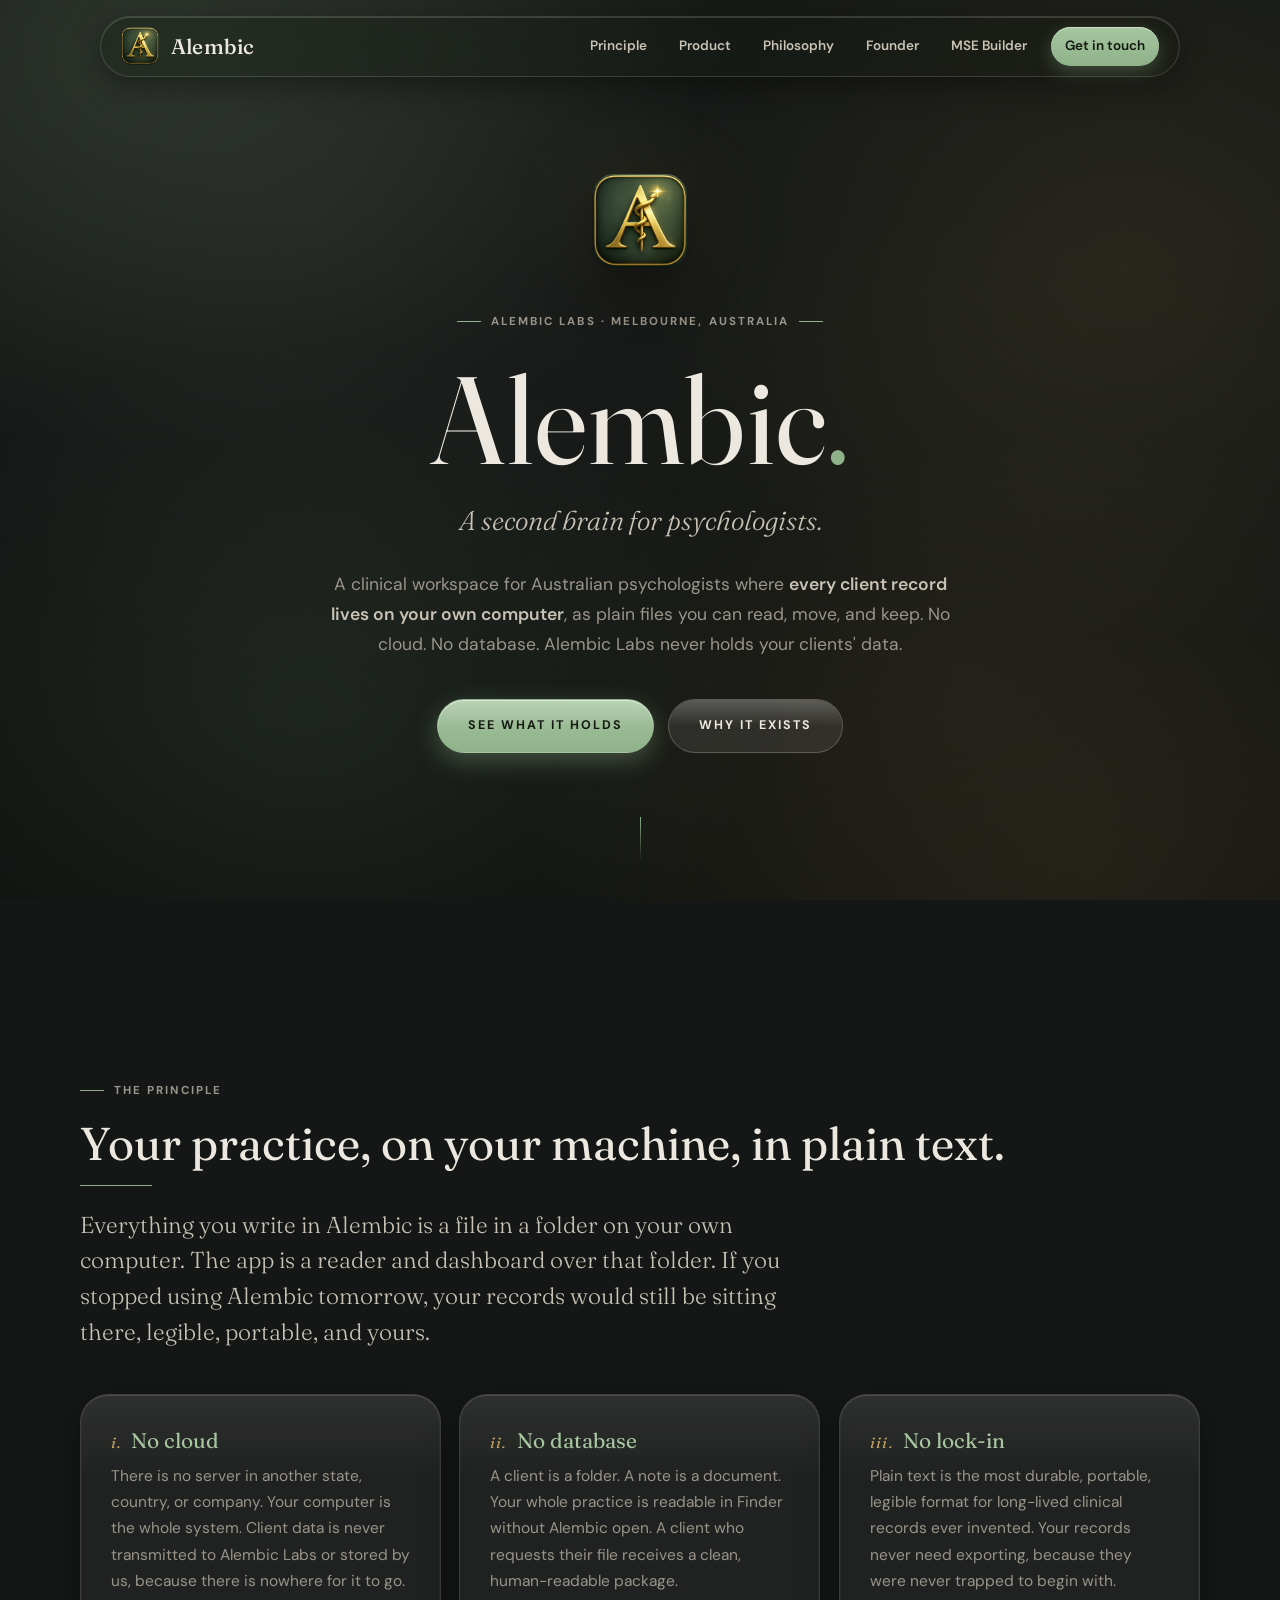
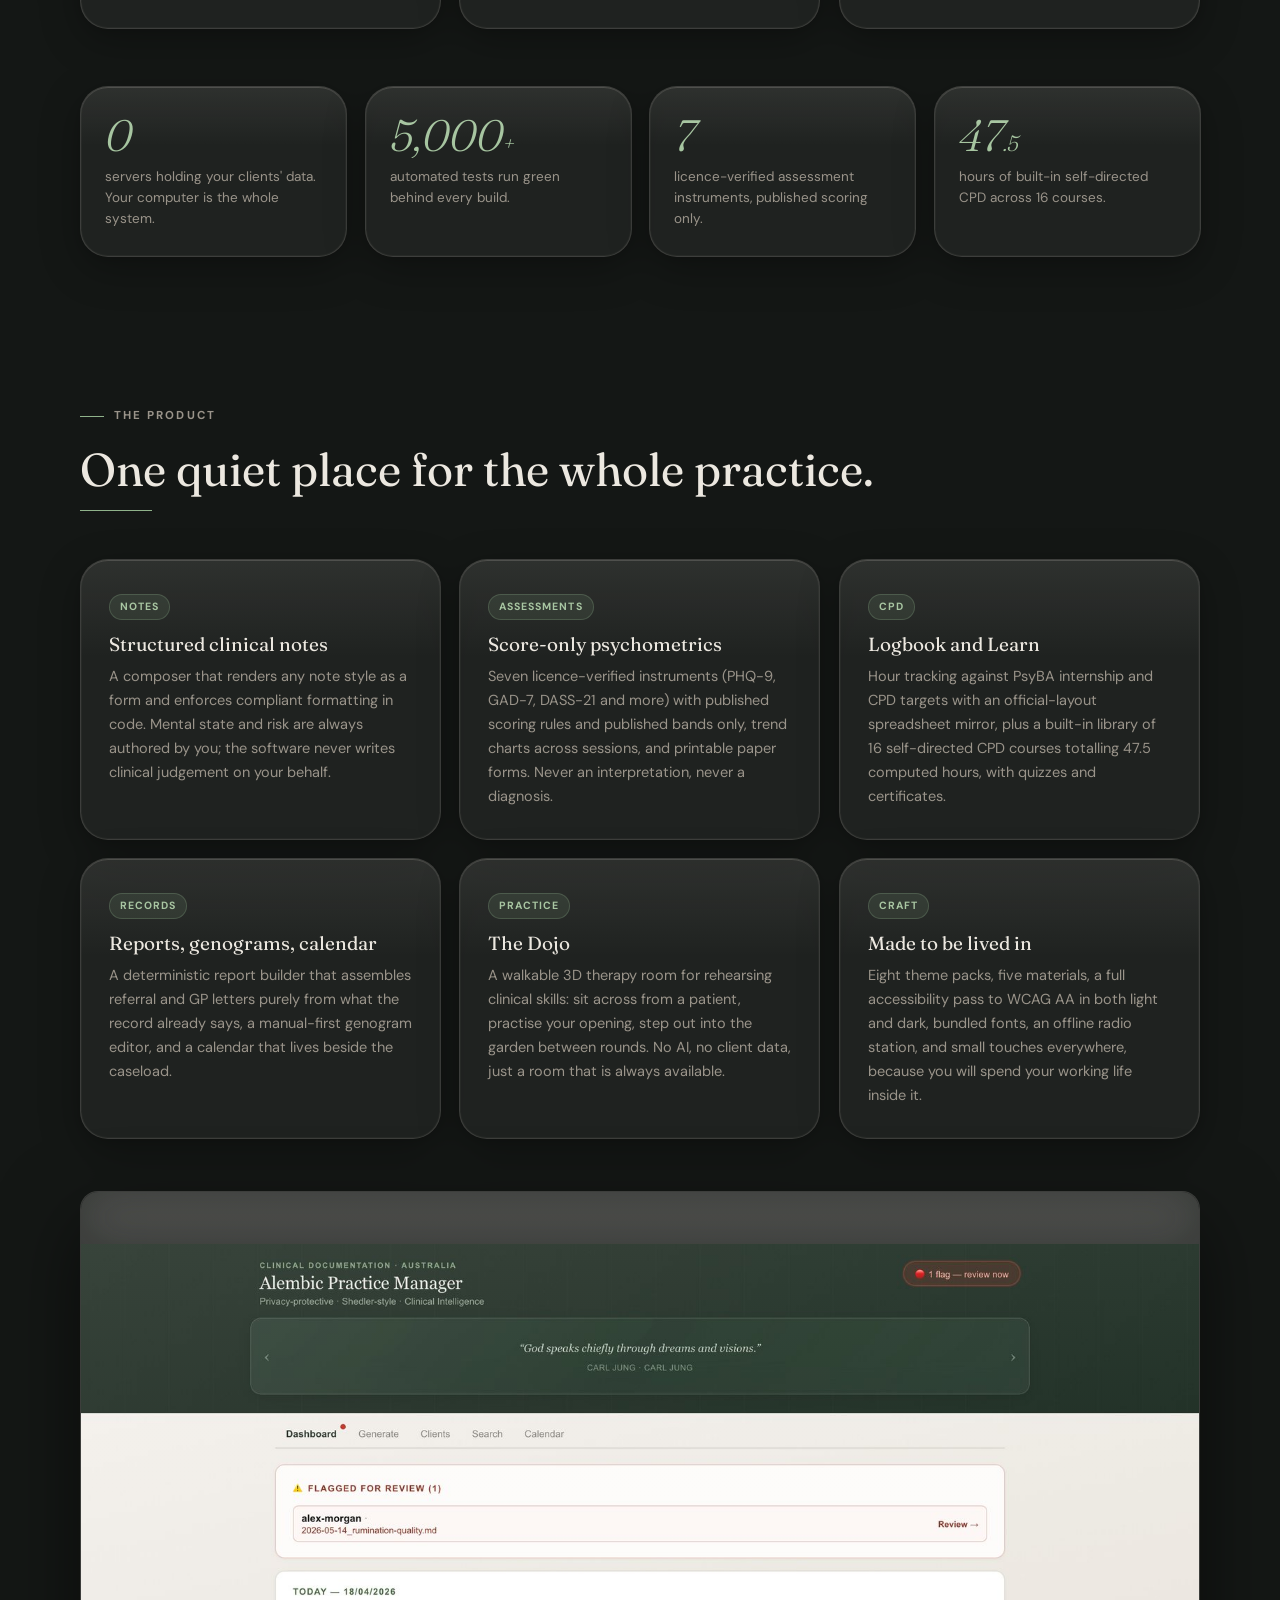
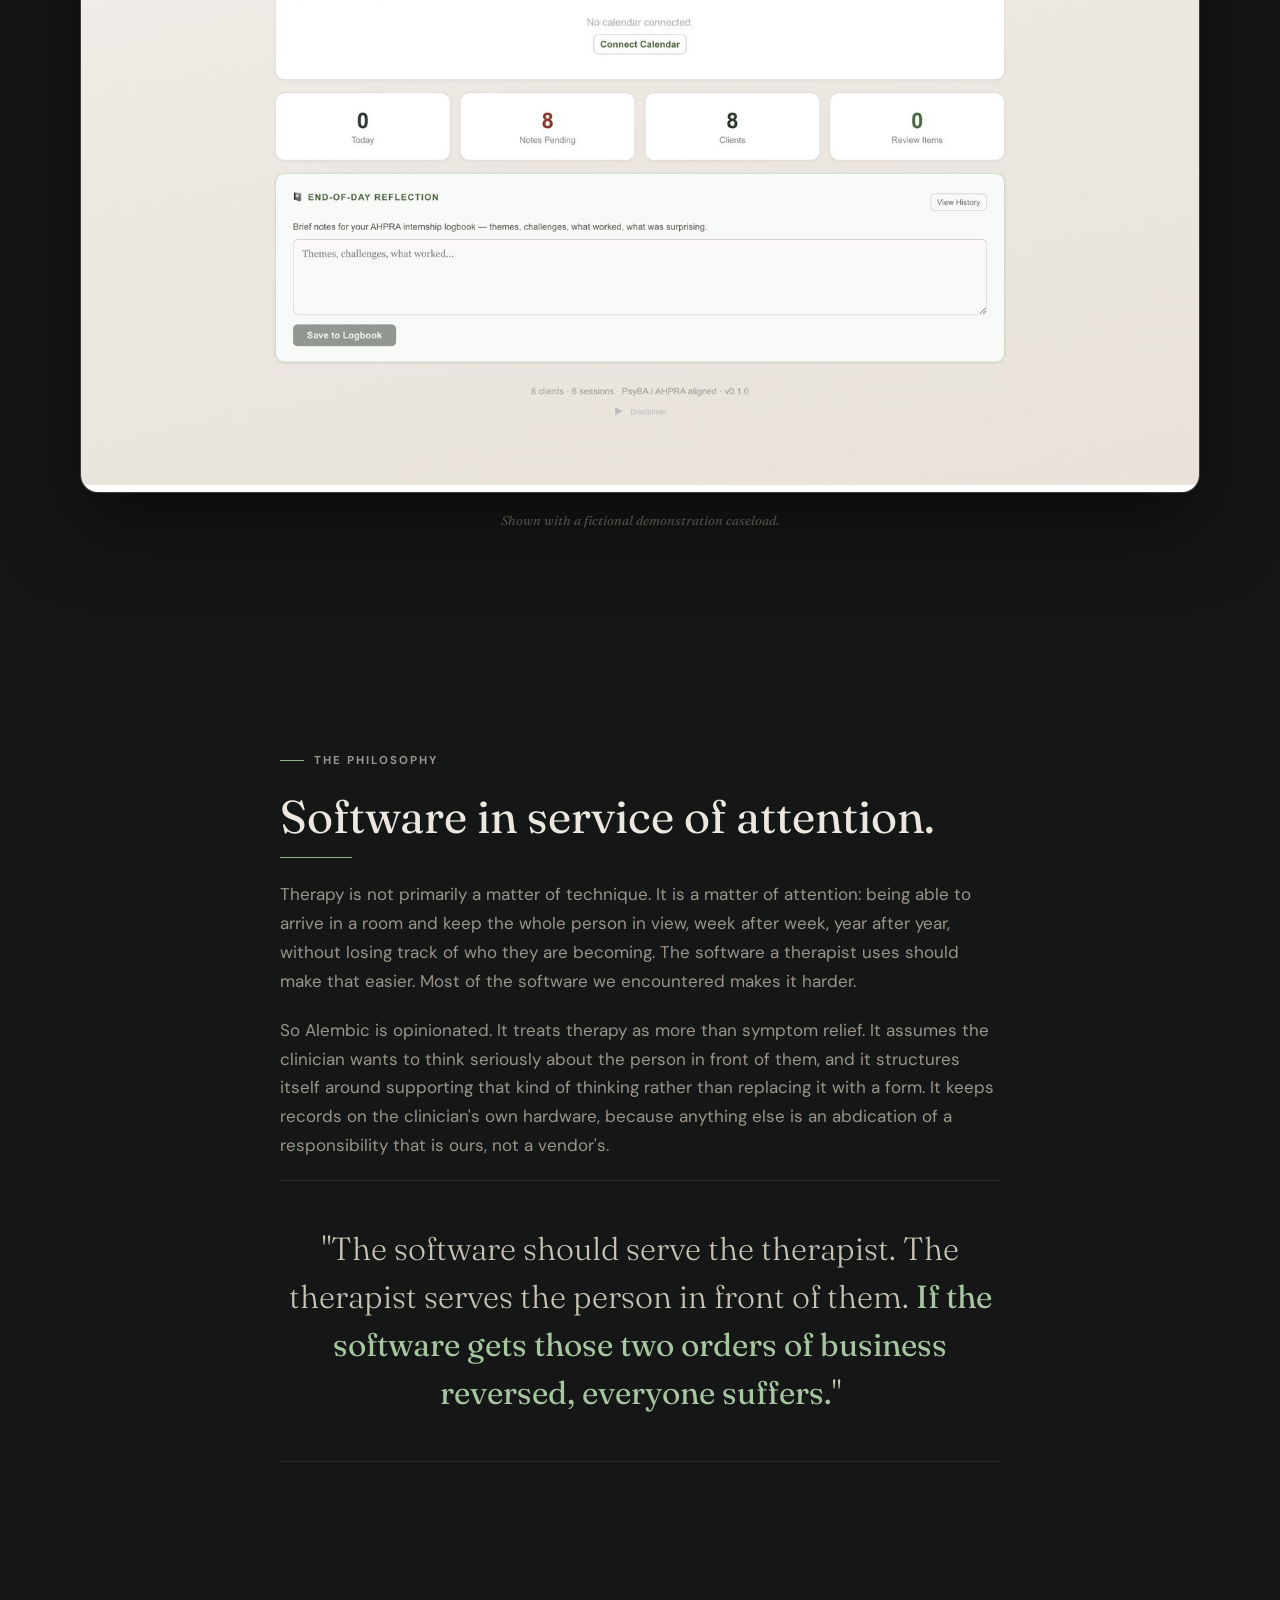
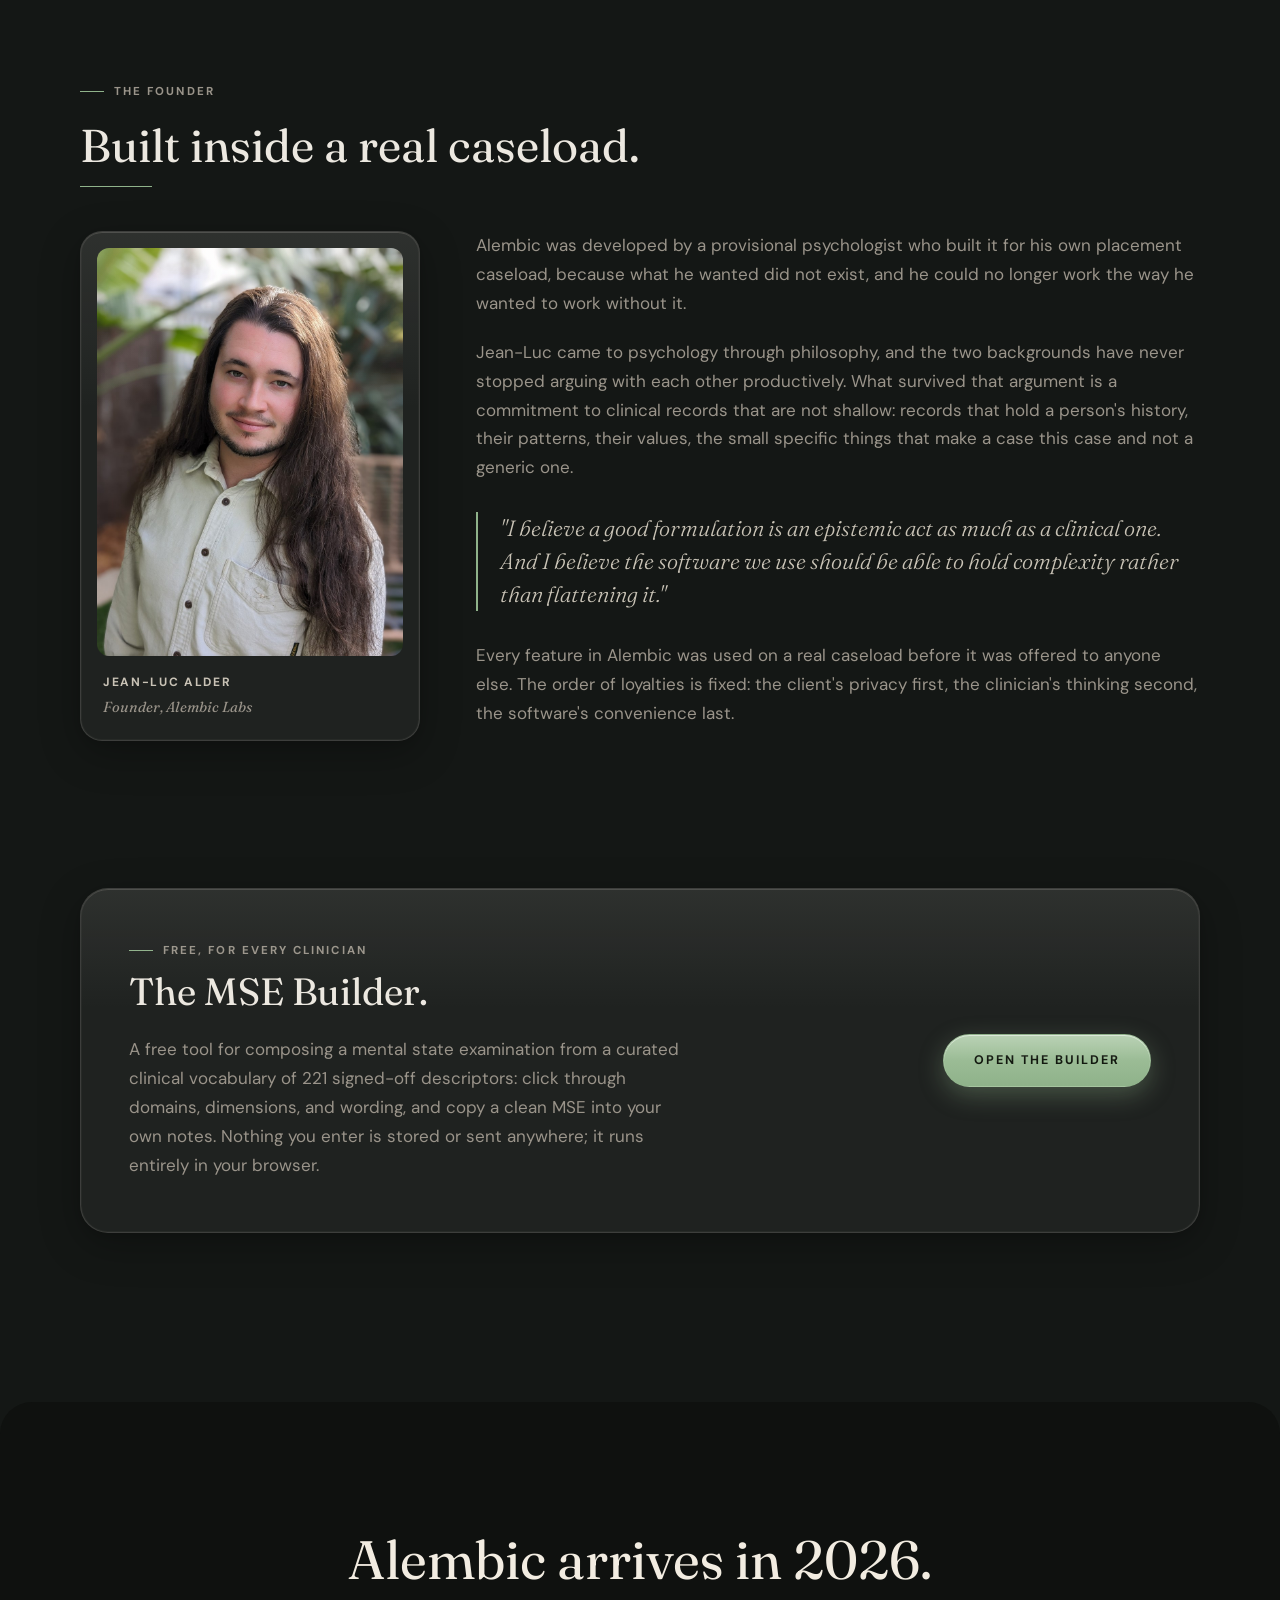
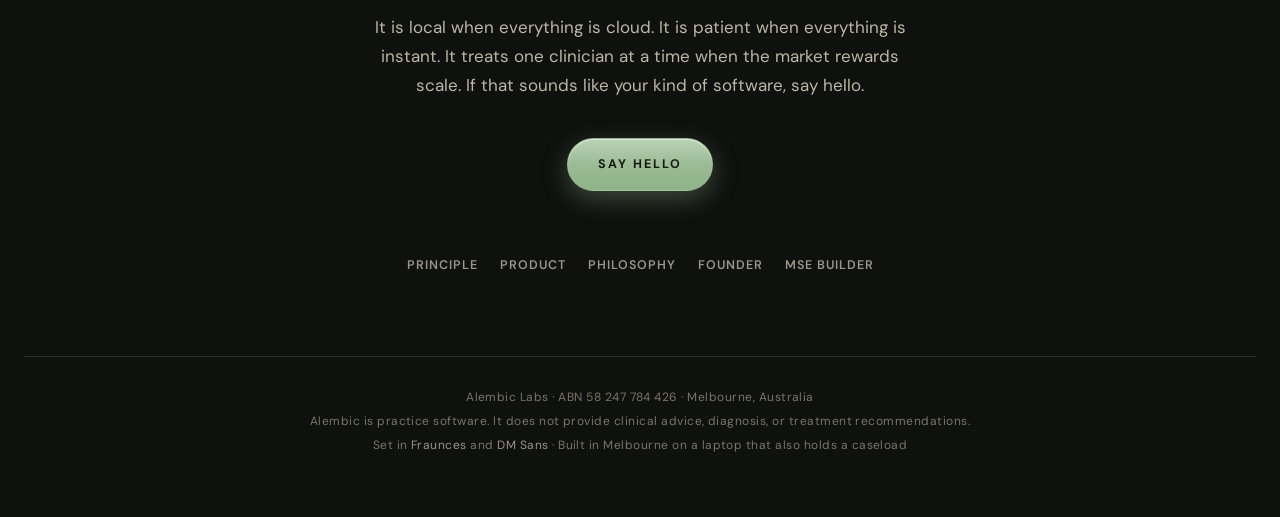
==== commit 8306c98a: "Iteration round: 256px mark (was 1.16MB), social cards, tabbed screenshot gallery, stats band, drawn" ====
--- a/index.html
+++ b/index.html
@@ -6,6 +6,12 @@
 <title>Alembic · Practice software that keeps client records on your machine</title>
 <meta name="description" content="Alembic is a clinical workspace for Australian psychologists. Every client record lives on your computer as plain files you own. No cloud, no database, no vendor holding your data.">
 <meta name="theme-color" content="#141715">
+<meta property="og:type" content="website">
+<meta property="og:title" content="Alembic · A second brain for psychologists">
+<meta property="og:description" content="Practice software for Australian psychologists where every client record lives on your own computer. No cloud, no database, no vendor holding your data.">
+<meta property="og:image" content="https://rightin2.github.io/alembic-website/assets/alembic-icon-1024.png">
+<meta property="og:url" content="https://rightin2.github.io/alembic-website/">
+<meta name="twitter:card" content="summary">
 <link rel="icon" type="image/png" sizes="64x64" href="assets/favicon-64.png">
 <link rel="apple-touch-icon" href="assets/apple-touch-icon.png">
 <link rel="stylesheet" href="assets/fonts.css">
@@ -190,14 +196,36 @@
 .eyebrow::before{content:""; width:24px; height:1px; background:var(--green); flex:none}
 h1,h2,h3{font-family:var(--serif); font-weight:400; line-height:1.12; text-wrap:balance}
 h2{font-size:clamp(30px,4.6vw,46px); margin:18px 0 22px; color:var(--ink)}
+/* heading hairline that draws itself on first reveal */
+h2.hline{position:relative; padding-bottom:16px}
+h2.hline::after{content:""; position:absolute; left:0; bottom:0; width:72px; height:1px; background:var(--green);
+  transform:scaleX(0); transform-origin:left; transition:transform .6s var(--ease-out) .25s}
+h2.hline.in-view::after{transform:scaleX(1)}
+.js h2.hline{opacity:0; transform:translateY(14px); transition:opacity .6s var(--ease-out), transform .6s var(--ease-out)}
+.js h2.hline.in-view{opacity:1; transform:none}
 h3{font-size:21px; margin-bottom:10px}
 p.lede{font-family:var(--serif); font-weight:300; font-size:clamp(19px,2.4vw,23px); line-height:1.55; color:var(--ink-soft)}
 em{font-family:var(--serif); font-style:italic}
 
 /* ---------- hero ---------- */
 .hero{padding:96px 24px 110px; text-align:center}
-.hero-mark{width:96px; height:96px; border-radius:24px; margin:0 auto 34px; display:block;
+.mark-wrap{position:relative; display:inline-block; border-radius:24px; overflow:hidden; margin-bottom:34px;
   box-shadow:0 20px 50px rgba(0,0,0,0.45), 0 0 90px rgba(201,164,92,0.14)}
+.mark-wrap::after{
+  content:""; position:absolute; inset:0; pointer-events:none; mix-blend-mode:overlay;
+  background:linear-gradient(115deg, transparent 40%, rgba(255,255,255,0.16) 48%, rgba(255,255,255,0.34) 50%, rgba(255,255,255,0.16) 52%, transparent 60%);
+  transform:translateX(-100%); animation:shine 5.5s ease-in-out infinite;
+}
+@keyframes shine{
+  0%,100%{transform:translateX(-100%); opacity:0}
+  8%{opacity:.9}
+  45%{transform:translateX(100%); opacity:.9}
+  58%{transform:translateX(100%); opacity:0}
+}
+.hero-mark{width:96px; height:96px; border-radius:24px; display:block}
+.scroll-cue{width:1px; height:44px; margin:64px auto 0; background:linear-gradient(180deg, var(--green), transparent);
+  transform-origin:top; animation:cue 2.6s var(--ease) infinite}
+@keyframes cue{0%{transform:scaleY(0)}45%{transform:scaleY(1)}100%{transform:scaleY(1); opacity:0}}
 .hero .eyebrow{justify-content:center}
 .hero .eyebrow::after{content:""; width:24px; height:1px; background:var(--green); flex:none}
 .hero h1{
@@ -243,6 +271,15 @@
 .trio h3 .num{font-style:italic; color:var(--gold); font-size:15px; letter-spacing:.08em; margin-right:10px}
 .trio p{font-size:15.5px; color:var(--ink-muted)}
 @media(max-width:820px){.trio{grid-template-columns:1fr}}
+
+/* ---------- stats band ---------- */
+.stats{display:grid; grid-template-columns:repeat(4,1fr); gap:18px; margin-top:56px}
+.stats .card{padding:26px 24px; text-align:left}
+.stats .num{font-family:var(--serif); font-style:italic; font-weight:300; font-size:44px; line-height:1; color:var(--green-soft)}
+.stats .num small{font-size:22px}
+.stats p{font-size:13.5px; color:var(--ink-muted); margin-top:10px; line-height:1.55}
+@media(max-width:900px){.stats{grid-template-columns:repeat(2,1fr)}}
+@media(max-width:480px){.stats{grid-template-columns:1fr 1fr; gap:12px}.stats .num{font-size:34px}}
 
 /* ---------- features ---------- */
 .features{display:grid; grid-template-columns:repeat(3,1fr); gap:18px; margin-top:48px}
@@ -267,6 +304,13 @@
 .shot-chrome i{width:11px; height:11px; border-radius:50%}
 .shot-chrome i:nth-child(1){background:#e27268}.shot-chrome i:nth-child(2){background:#e3b657}.shot-chrome i:nth-child(3){background:#84b773}
 .shot-chrome span{margin-left:10px; font-size:12px; color:var(--ink-faint); letter-spacing:.04em}
+.shot-tabs{margin-left:auto; display:flex; gap:4px}
+.shot-tabs button{font-family:var(--sans); font-size:11.5px; font-weight:600; color:var(--ink-muted);
+  background:transparent; border:1px solid transparent; border-radius:999px; padding:5px 12px; cursor:pointer;
+  transition:background .15s ease, color .15s ease}
+.shot-tabs button:hover{color:var(--ink)}
+.shot-tabs button.on{background:rgba(143,178,138,0.14); border-color:rgba(143,178,138,0.28); color:var(--green-soft)}
+@media(max-width:640px){.shot-chrome span{display:none}.shot-tabs{margin-left:2px}}
 .shot-frame img{display:block; width:100%; height:auto}
 .shot-caption{text-align:center; font-size:13px; color:var(--ink-faint); margin-top:16px; font-style:italic; font-family:var(--serif)}
 
@@ -306,8 +350,14 @@
 /* ---------- closing band ---------- */
 .closing{
   margin-top:60px; border-radius:32px 32px 0 0; background:#0f110f; text-align:center;
-  padding:110px 24px 60px;
-}
+  padding:110px 24px 60px; position:relative; overflow:hidden;
+}
+.closing > *{position:relative; z-index:1}
+#dust{position:absolute; inset:0; z-index:0; pointer-events:none}
+.foot-links{display:flex; gap:22px; justify-content:center; flex-wrap:wrap; margin-top:64px}
+.foot-links a{font-size:12.5px; font-weight:600; letter-spacing:.08em; text-transform:uppercase;
+  color:#9a948a; text-decoration:none}
+.foot-links a:hover{color:#d9d2c4}
 .closing h2{font-size:clamp(34px,5.4vw,54px); color:#f2ece1}
 .closing p{color:#bdb5a5; max-width:560px; margin:0 auto 38px}
 .closing .colophon{
@@ -333,7 +383,7 @@
 <header class="site-header" id="siteHeader">
   <div class="header-inner" id="headerInner">
     <a class="brand" href="#top" aria-label="Alembic home">
-      <img class="brand-mark" src="assets/alembic-mark.png" alt="">
+      <img class="brand-mark" src="assets/alembic-mark-256.png" alt="">
       <span>Alembic</span>
     </a>
     <div class="header-dots" aria-hidden="true"><i></i><i></i><i></i></div>
@@ -365,7 +415,7 @@
 
   <!-- HERO -->
   <section class="hero">
-    <img class="hero-mark" src="assets/alembic-mark.png" alt="The Alembic mark: a gold A entwined with a Rod of Asclepius on forest green" width="96" height="96">
+    <span class="mark-wrap"><img class="hero-mark" src="assets/alembic-mark-256.png" alt="The Alembic mark: a gold A entwined with a Rod of Asclepius on forest green" width="96" height="96"></span>
     <p class="eyebrow">Alembic Labs · Melbourne, Australia</p>
     <h1 id="heroTitle">Alembic<span class="dot">.</span></h1>
     <p class="tag">A second brain for psychologists.</p>
@@ -374,13 +424,14 @@
       <a class="btn solid" href="#product">See what it holds</a>
       <a class="btn ghost" href="#founder">Why it exists</a>
     </div>
+    <div class="scroll-cue" aria-hidden="true"></div>
   </section>
 
   <!-- PRINCIPLE -->
   <section id="principle">
     <div class="wrap">
       <p class="eyebrow">The principle</p>
-      <h2>Your practice, on your machine, in plain text.</h2>
+      <h2 class="hline">Your practice, on your machine, in plain text.</h2>
       <p class="lede narrow" style="margin-left:0">Everything you write in Alembic is a file in a folder on your own computer. The app is a reader and dashboard over that folder. If you stopped using Alembic tomorrow, your records would still be sitting there, legible, portable, and yours.</p>
       <div class="trio">
         <div class="glass card reveal" style="--ri:0">
@@ -396,6 +447,24 @@
           <p>Plain text is the most durable, portable, legible format for long-lived clinical records ever invented. Your records never need exporting, because they were never trapped to begin with.</p>
         </div>
       </div>
+      <div class="stats">
+        <div class="glass card reveal" style="--ri:0">
+          <div class="num">0</div>
+          <p>servers holding your clients' data. Your computer is the whole system.</p>
+        </div>
+        <div class="glass card reveal" style="--ri:1">
+          <div class="num">5,000<small>+</small></div>
+          <p>automated tests run green behind every build.</p>
+        </div>
+        <div class="glass card reveal" style="--ri:2">
+          <div class="num">7</div>
+          <p>licence-verified assessment instruments, published scoring only.</p>
+        </div>
+        <div class="glass card reveal" style="--ri:3">
+          <div class="num">47<small>.5</small></div>
+          <p>hours of built-in self-directed CPD across 16 courses.</p>
+        </div>
+      </div>
     </div>
   </section>
 
@@ -403,7 +472,7 @@
   <section id="product" style="padding-top:40px">
     <div class="wrap">
       <p class="eyebrow">The product</p>
-      <h2>One quiet place for the whole practice.</h2>
+      <h2 class="hline">One quiet place for the whole practice.</h2>
       <div class="features">
         <div class="glass card reveal" style="--ri:0">
           <span class="chip">Notes</span>
@@ -437,8 +506,15 @@
         </div>
       </div>
       <div class="shot-frame reveal glass" style="border-radius:18px">
-        <div class="shot-chrome" aria-hidden="true"><i></i><i></i><i></i><span>Alembic · Dashboard</span></div>
-        <img src="assets/screenshots/01b-dashboard-full.jpg" alt="The Alembic dashboard: caseload widgets, calendar, and practice pulse on a warm cream interface" loading="lazy">
+        <div class="shot-chrome"><i></i><i></i><i></i><span>Alembic</span>
+          <div class="shot-tabs" role="tablist" aria-label="Screenshots">
+            <button class="on" data-shot="assets/screenshots/01b-dashboard-full.jpg" role="tab" aria-selected="true">Dashboard</button>
+            <button data-shot="assets/screenshots/02-caseload.jpg" role="tab" aria-selected="false">Caseload</button>
+            <button data-shot="assets/screenshots/04-alex-sessions.jpg" role="tab" aria-selected="false">Sessions</button>
+            <button data-shot="assets/screenshots/09-calendar.jpg" role="tab" aria-selected="false">Calendar</button>
+          </div>
+        </div>
+        <img id="shotImg" src="assets/screenshots/01b-dashboard-full.jpg" alt="The Alembic dashboard: caseload widgets, calendar, and practice pulse on a warm cream interface" loading="lazy">
       </div>
       <p class="shot-caption">Shown with a fictional demonstration caseload.</p>
     </div>
@@ -448,7 +524,7 @@
   <section id="philosophy">
     <div class="narrow philosophy">
       <p class="eyebrow">The philosophy</p>
-      <h2>Software in service of attention.</h2>
+      <h2 class="hline">Software in service of attention.</h2>
       <p>Therapy is not primarily a matter of technique. It is a matter of attention: being able to arrive in a room and keep the whole person in view, week after week, year after year, without losing track of who they are becoming. The software a therapist uses should make that easier. Most of the software we encountered makes it harder.</p>
       <p>So Alembic is opinionated. It treats therapy as more than symptom relief. It assumes the clinician wants to think seriously about the person in front of them, and it structures itself around supporting that kind of thinking rather than replacing it with a form. It keeps records on the clinician's own hardware, because anything else is an abdication of a responsibility that is ours, not a vendor's.</p>
       <div class="lede-line reveal">"The software should serve the therapist. The therapist serves the person in front of them. <strong>If the software gets those two orders of business reversed, everyone suffers.</strong>"</div>
@@ -459,7 +535,7 @@
   <section id="founder">
     <div class="wrap">
       <p class="eyebrow">The founder</p>
-      <h2>Built inside a real caseload.</h2>
+      <h2 class="hline">Built inside a real caseload.</h2>
       <div class="founder" style="margin-top:44px">
         <figure class="portrait glass reveal">
           <img src="assets/jean-luc-headshot.jpg" alt="Jean-Luc Alder" width="900" height="1200">
@@ -494,11 +570,19 @@
 
   <!-- CLOSING -->
   <footer class="closing" id="contact">
+    <canvas id="dust" aria-hidden="true"></canvas>
     <h2>Alembic arrives in 2026.</h2>
     <p>It is local when everything is cloud. It is patient when everything is instant. It treats one clinician at a time when the market rewards scale. If that sounds like your kind of software, say hello.</p>
     <div class="btn-row">
       <a class="btn solid" href="mailto:jeanlucalder@gmail.com?subject=Alembic">Say hello</a>
     </div>
+    <nav class="foot-links" aria-label="Footer">
+      <a href="#principle">Principle</a>
+      <a href="#product">Product</a>
+      <a href="#philosophy">Philosophy</a>
+      <a href="#founder">Founder</a>
+      <a href="mse/">MSE Builder</a>
+    </nav>
     <div class="colophon">
       Alembic Labs · ABN 58 247 784 426 · Melbourne, Australia<br>
       Alembic is practice software. It does not provide clinical advice, diagnosis, or treatment recommendations.<br>
@@ -536,7 +620,7 @@
   var io = new IntersectionObserver(function(entries){
     entries.forEach(function(e){ if (e.isIntersecting){ e.target.classList.add('in-view'); io.unobserve(e.target); } });
   }, {rootMargin:'0px 0px -10% 0px'});
-  document.querySelectorAll('.reveal').forEach(function(el){ io.observe(el); });
+  document.querySelectorAll('.reveal, h2.hline').forEach(function(el){ io.observe(el); });
 
   /* collapsing pill header */
   var header = document.getElementById('siteHeader');
@@ -557,6 +641,56 @@
       ticking = false;
     });
   }, {passive:true});
+
+  /* screenshot tabs */
+  var shotImg = document.getElementById('shotImg');
+  document.querySelectorAll('.shot-tabs button').forEach(function(b){
+    b.addEventListener('click', function(){
+      document.querySelectorAll('.shot-tabs button').forEach(function(x){ x.classList.remove('on'); x.setAttribute('aria-selected','false'); });
+      b.classList.add('on'); b.setAttribute('aria-selected','true');
+      shotImg.src = b.getAttribute('data-shot');
+      shotImg.alt = 'Alembic, ' + b.textContent + ' view, shown with fictional demonstration data';
+    });
+  });
+
+  /* gold dust in the closing band */
+  var dust = document.getElementById('dust');
+  if (dust && !reduced){
+    var ctx = dust.getContext('2d');
+    var closing = dust.parentElement, motes = [], running = false;
+    function sizeDust(){
+      dust.width = closing.offsetWidth * devicePixelRatio;
+      dust.height = closing.offsetHeight * devicePixelRatio;
+      motes = [];
+      var count = Math.min(70, Math.round(closing.offsetWidth / 14));
+      for (var i = 0; i < count; i++) motes.push({
+        x: Math.random() * dust.width, y: Math.random() * dust.height,
+        r: (Math.random() * 1.4 + 0.4) * devicePixelRatio,
+        p: Math.random() * Math.PI * 2, s: Math.random() * 0.015 + 0.004,
+        vx: (Math.random() - 0.5) * 0.08 * devicePixelRatio,
+        vy: -(Math.random() * 0.06 + 0.02) * devicePixelRatio
+      });
+    }
+    function drawDust(){
+      if (!running) return;
+      ctx.clearRect(0, 0, dust.width, dust.height);
+      motes.forEach(function(m){
+        m.p += m.s; m.x += m.vx; m.y += m.vy;
+        if (m.y < -4) { m.y = dust.height + 4; m.x = Math.random() * dust.width; }
+        if (m.x < -4) m.x = dust.width + 4; if (m.x > dust.width + 4) m.x = -4;
+        var a = 0.10 + 0.30 * Math.abs(Math.sin(m.p));
+        ctx.beginPath(); ctx.arc(m.x, m.y, m.r, 0, Math.PI * 2);
+        ctx.fillStyle = 'rgba(201,164,92,' + a.toFixed(2) + ')'; ctx.fill();
+      });
+      requestAnimationFrame(drawDust);
+    }
+    sizeDust(); window.addEventListener('resize', sizeDust);
+    new IntersectionObserver(function(entries){
+      var vis = entries[0].isIntersecting;
+      if (vis && !running){ running = true; drawDust(); }
+      else if (!vis){ running = false; }
+    }).observe(closing);
+  }
 
   /* mobile menu */
   var menuBtn = document.getElementById('menuBtn');
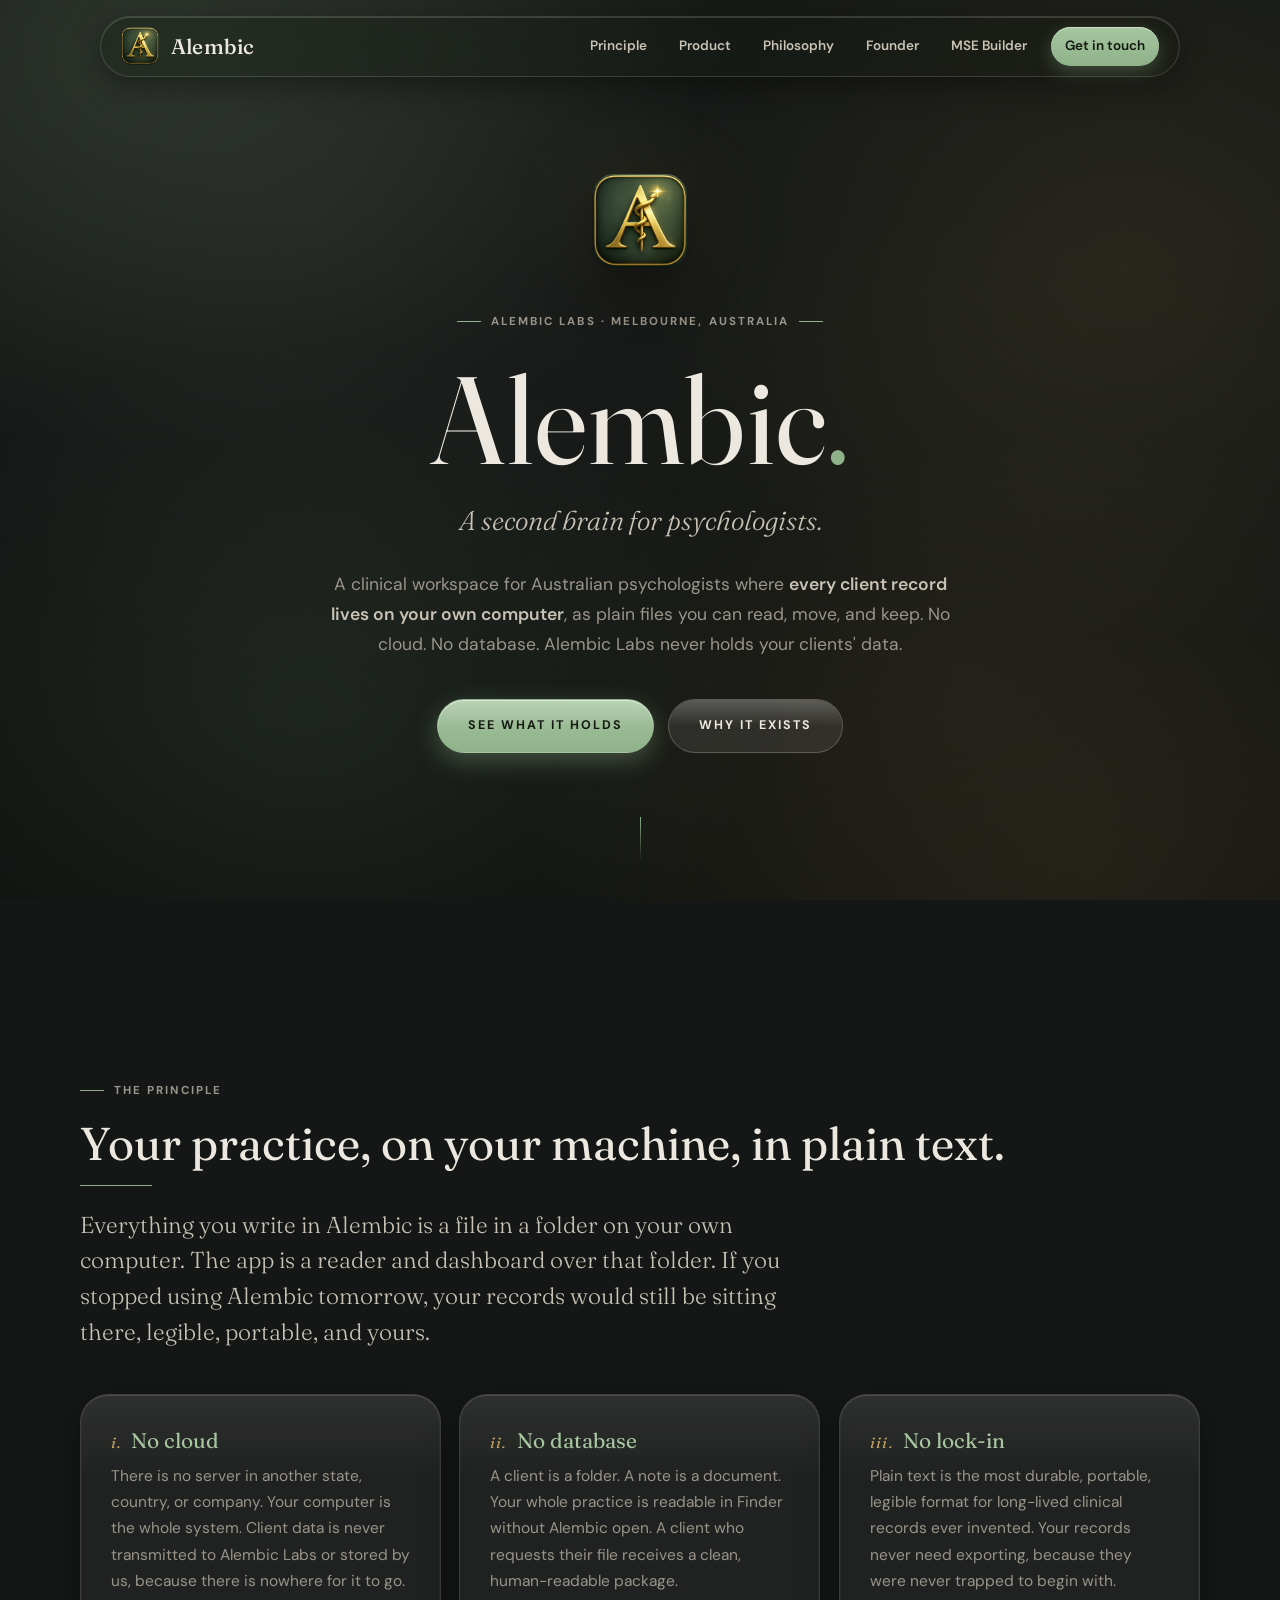
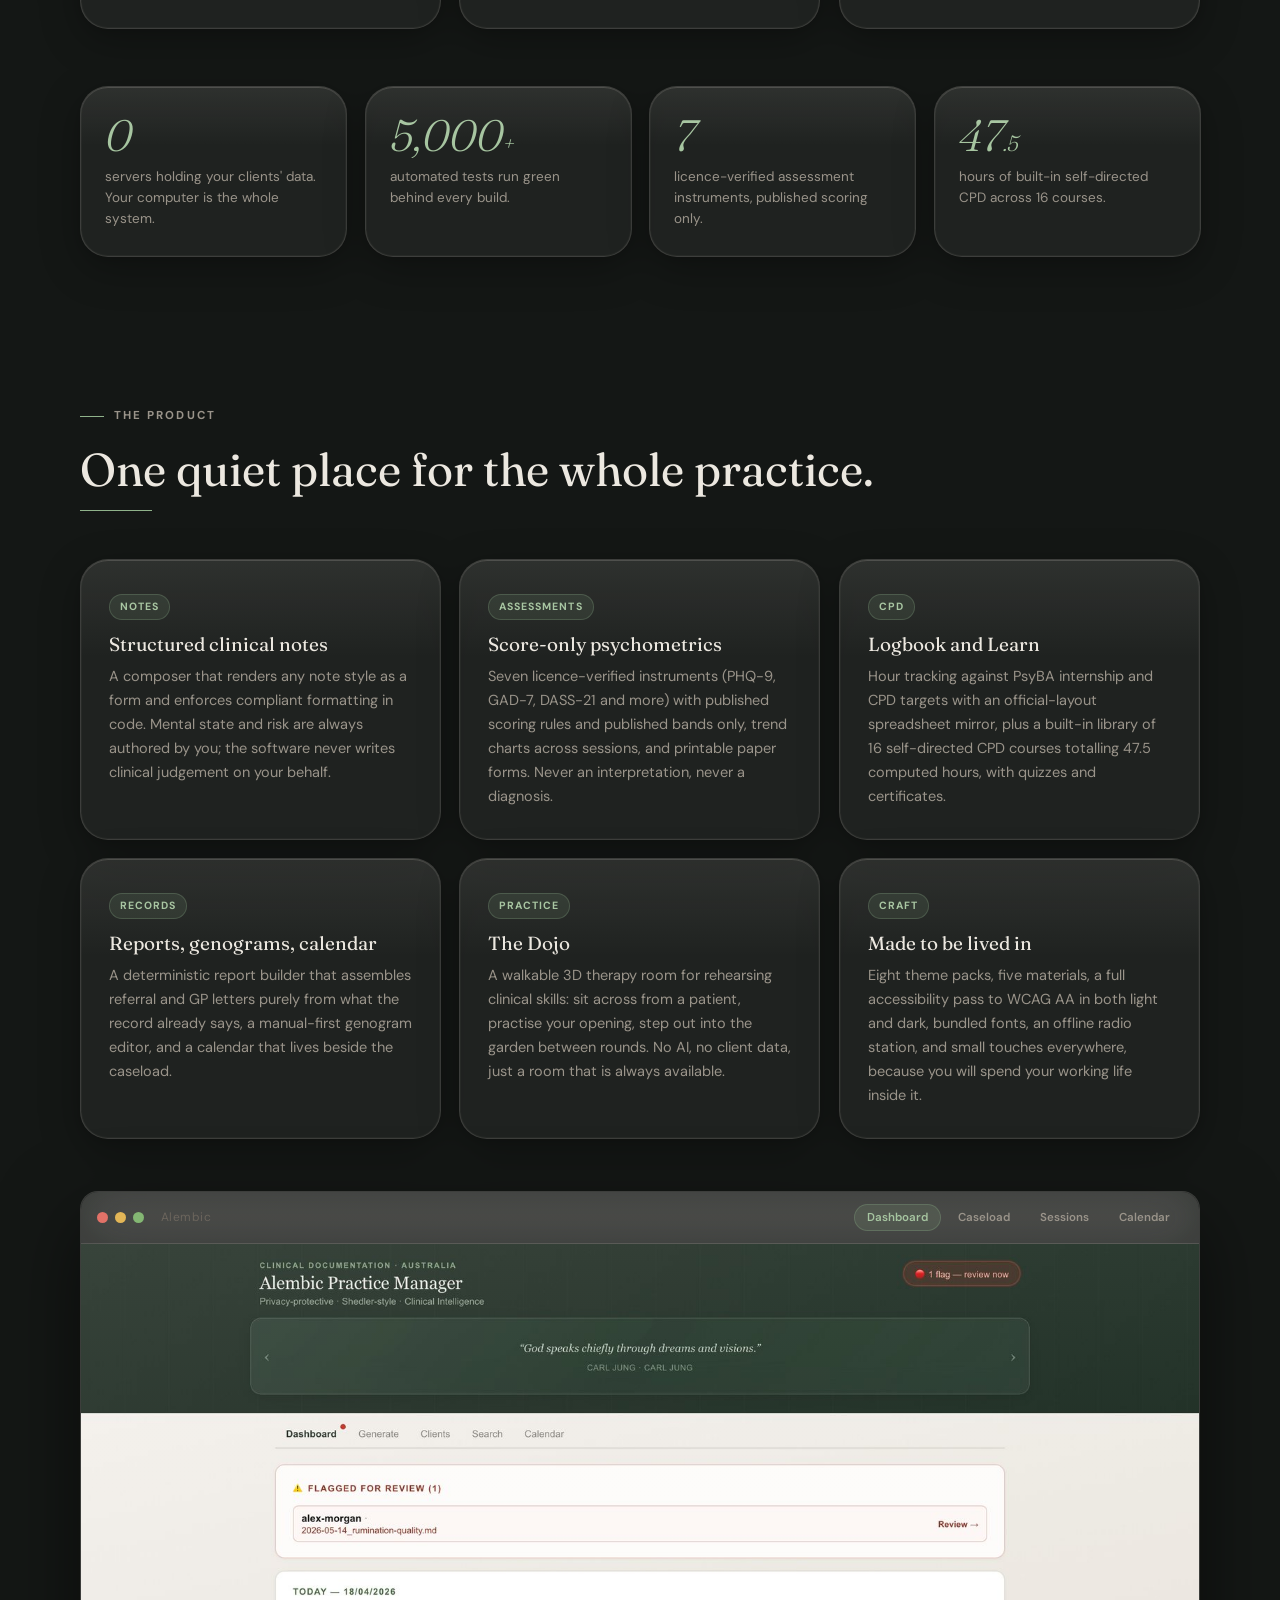
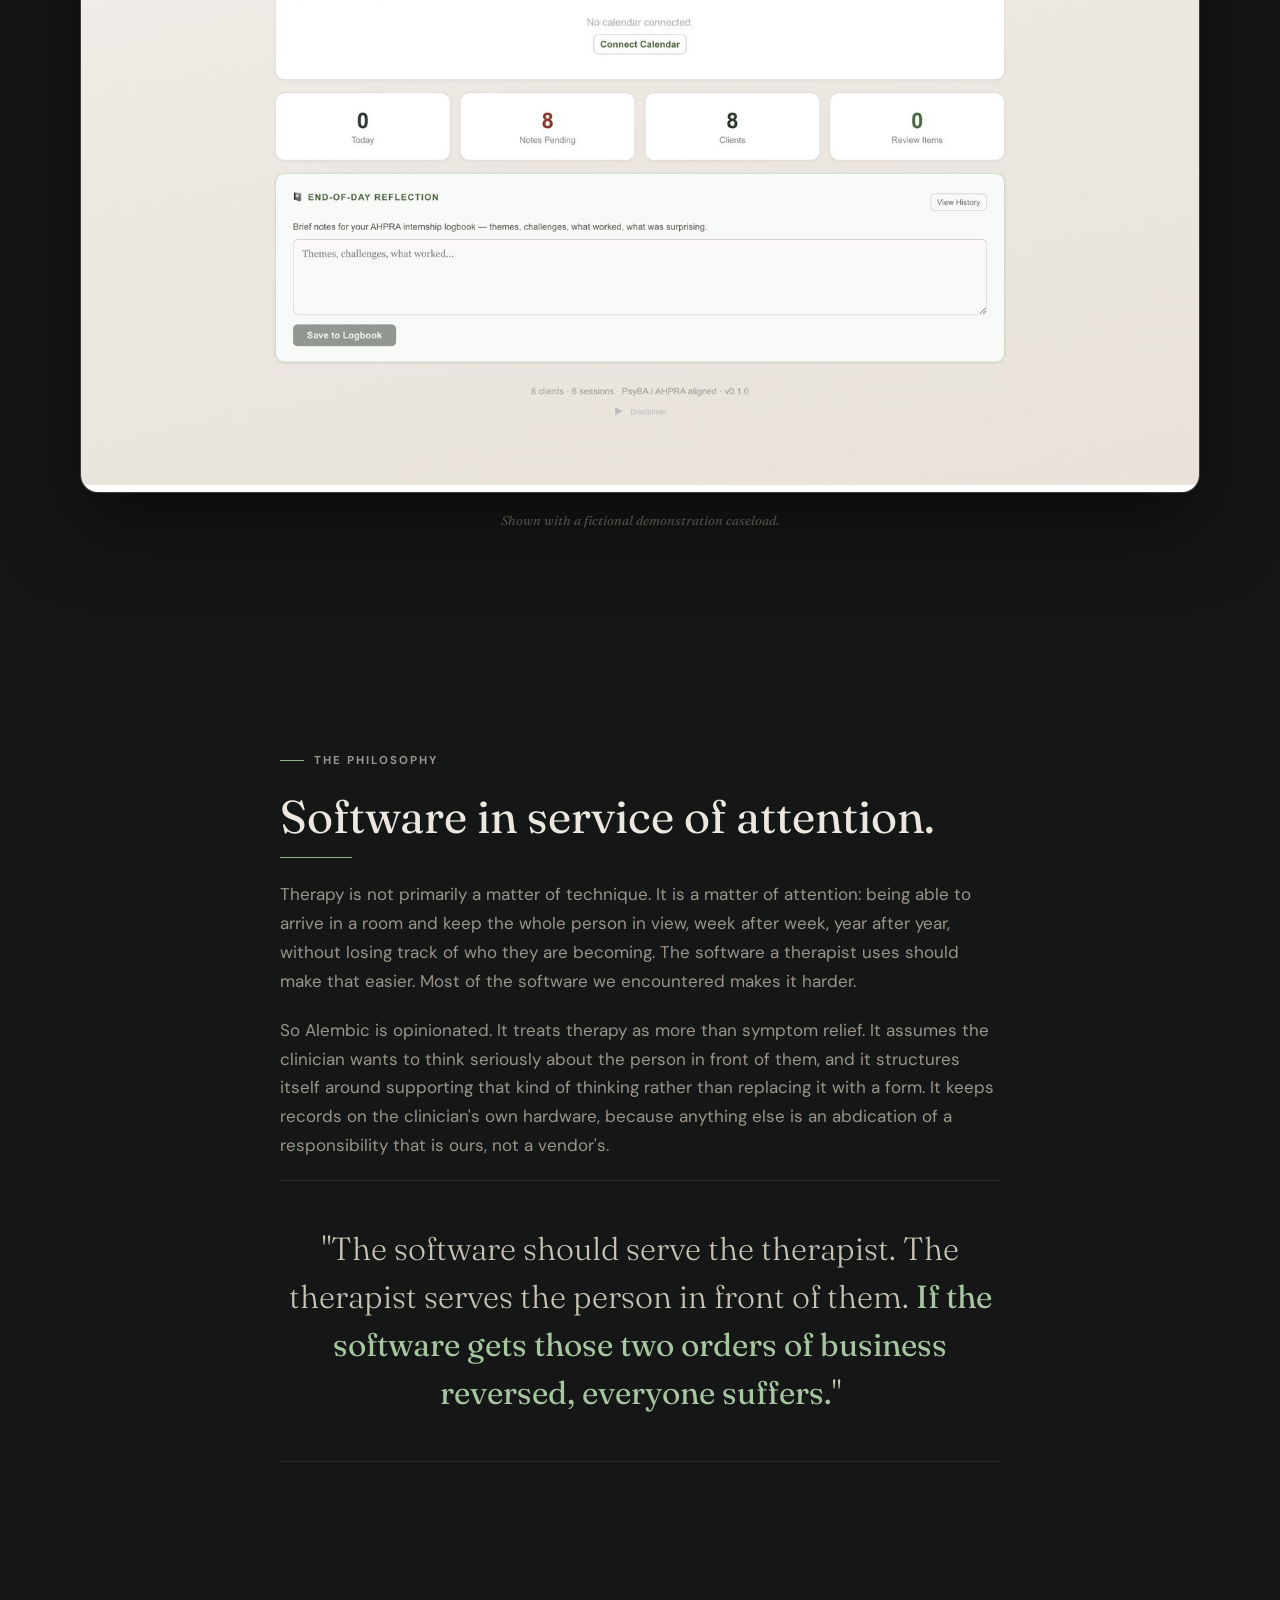
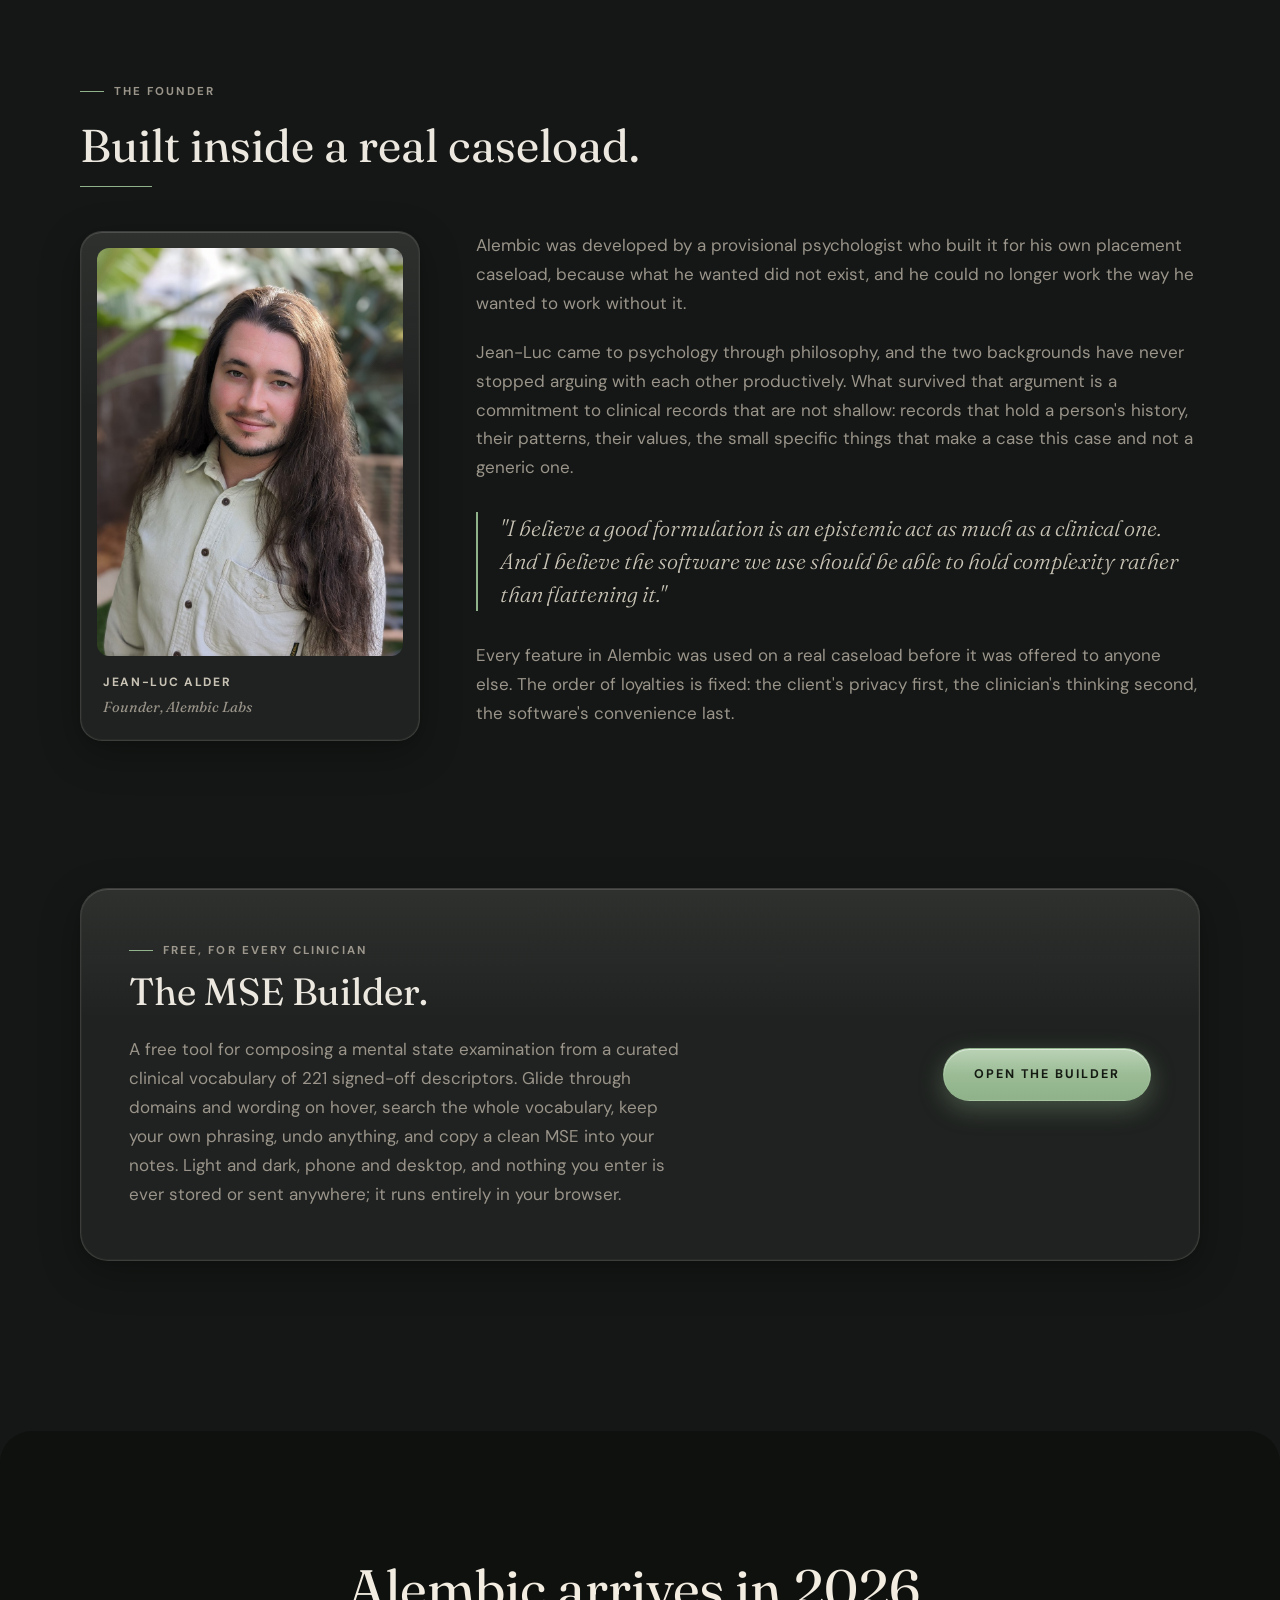
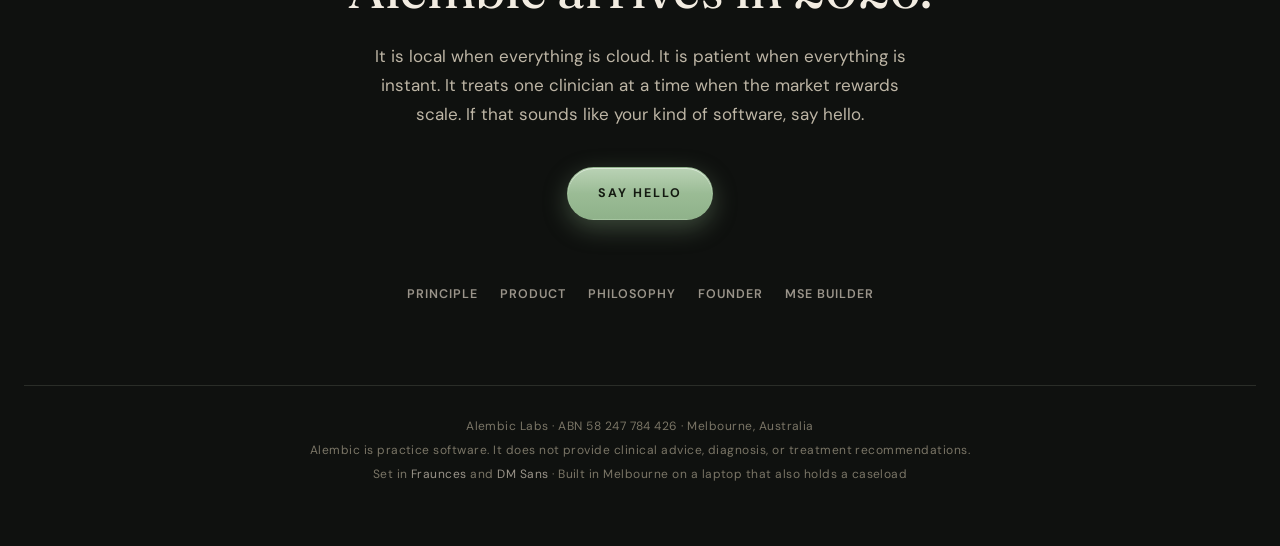
==== commit a1c2a221: "MSE rounds 5-6: fix light-theme cascade override order (grey-slab bug), 320px sweep clean on both pa" ====
--- a/index.html
+++ b/index.html
@@ -561,7 +561,7 @@
         <div>
           <p class="eyebrow">Free, for every clinician</p>
           <h2 style="font-size:clamp(26px,3.6vw,38px)">The MSE Builder.</h2>
-          <p>A free tool for composing a mental state examination from a curated clinical vocabulary of 221 signed-off descriptors: click through domains, dimensions, and wording, and copy a clean MSE into your own notes. Nothing you enter is stored or sent anywhere; it runs entirely in your browser.</p>
+          <p>A free tool for composing a mental state examination from a curated clinical vocabulary of 221 signed-off descriptors. Glide through domains and wording on hover, search the whole vocabulary, keep your own phrasing, undo anything, and copy a clean MSE into your notes. Light and dark, phone and desktop, and nothing you enter is ever stored or sent anywhere; it runs entirely in your browser.</p>
         </div>
         <a class="btn solid" href="mse/" aria-label="Open the MSE Builder">Open the builder</a>
       </div>
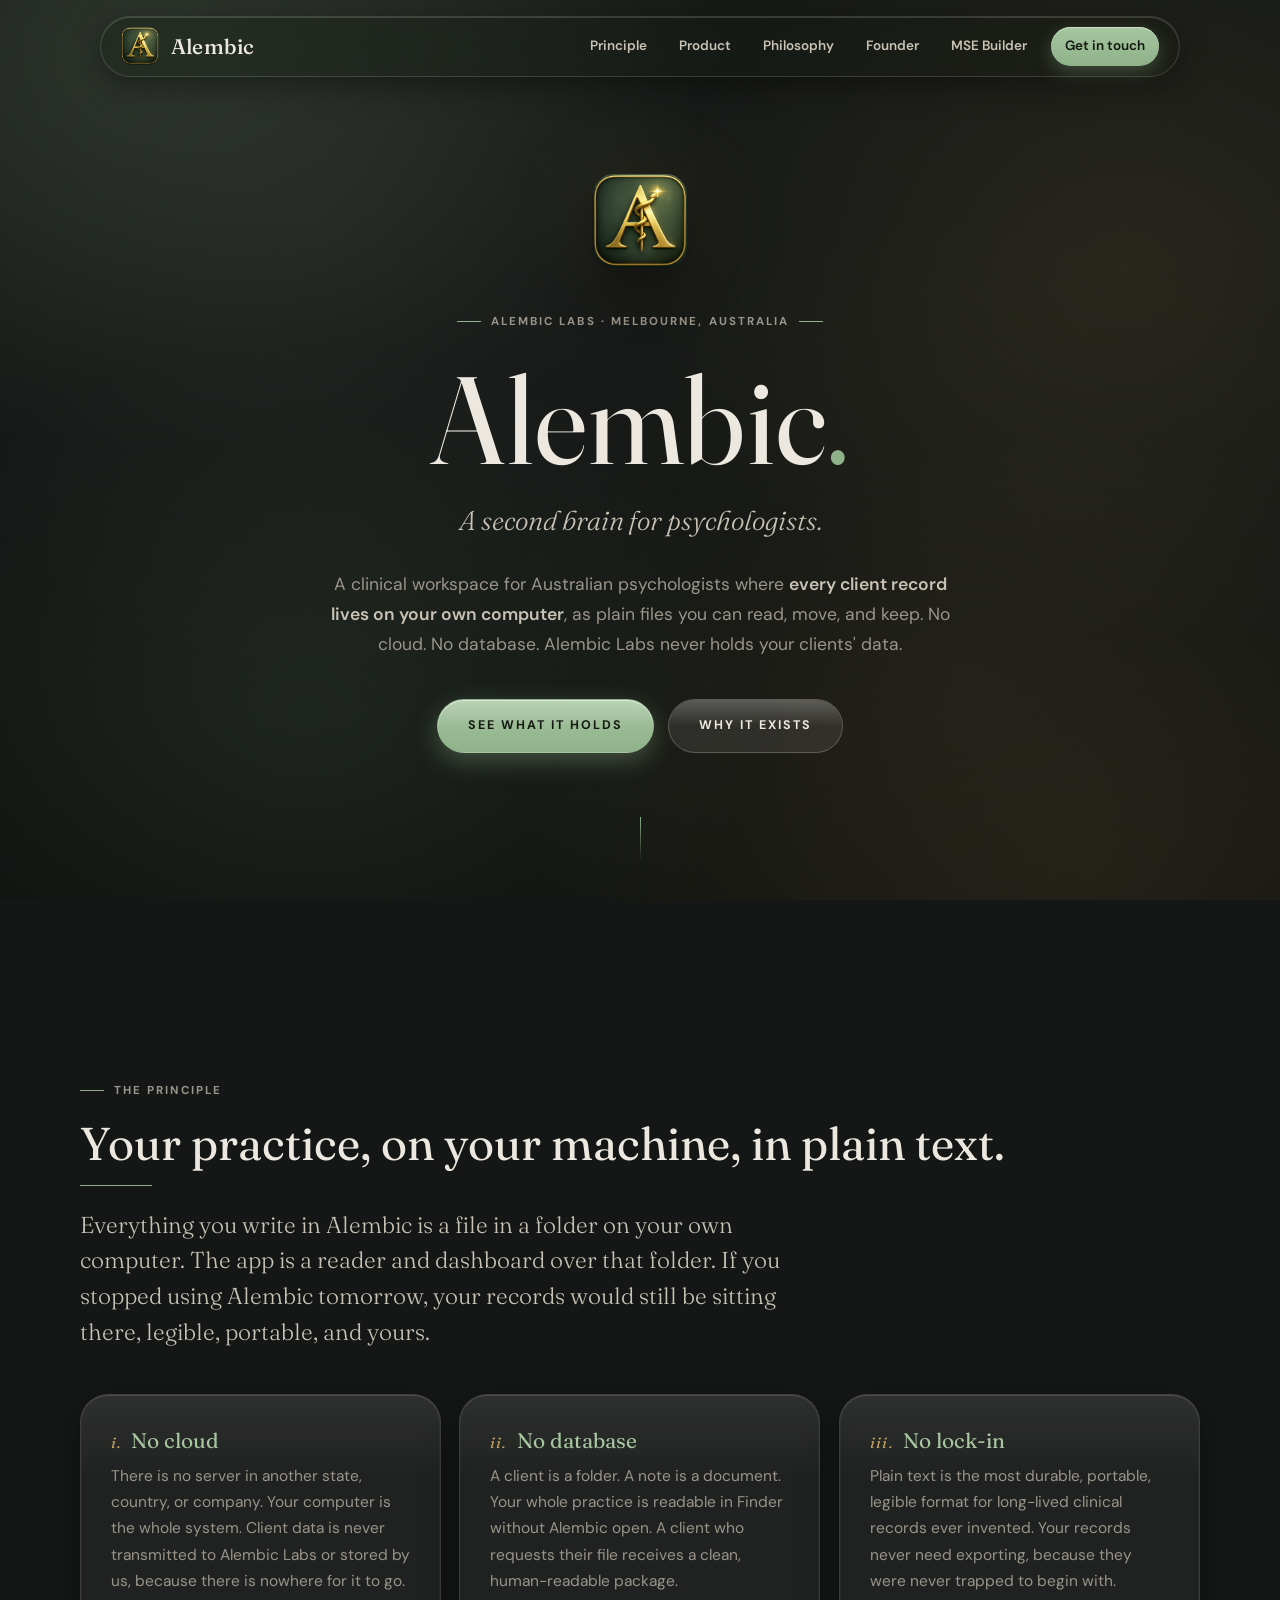
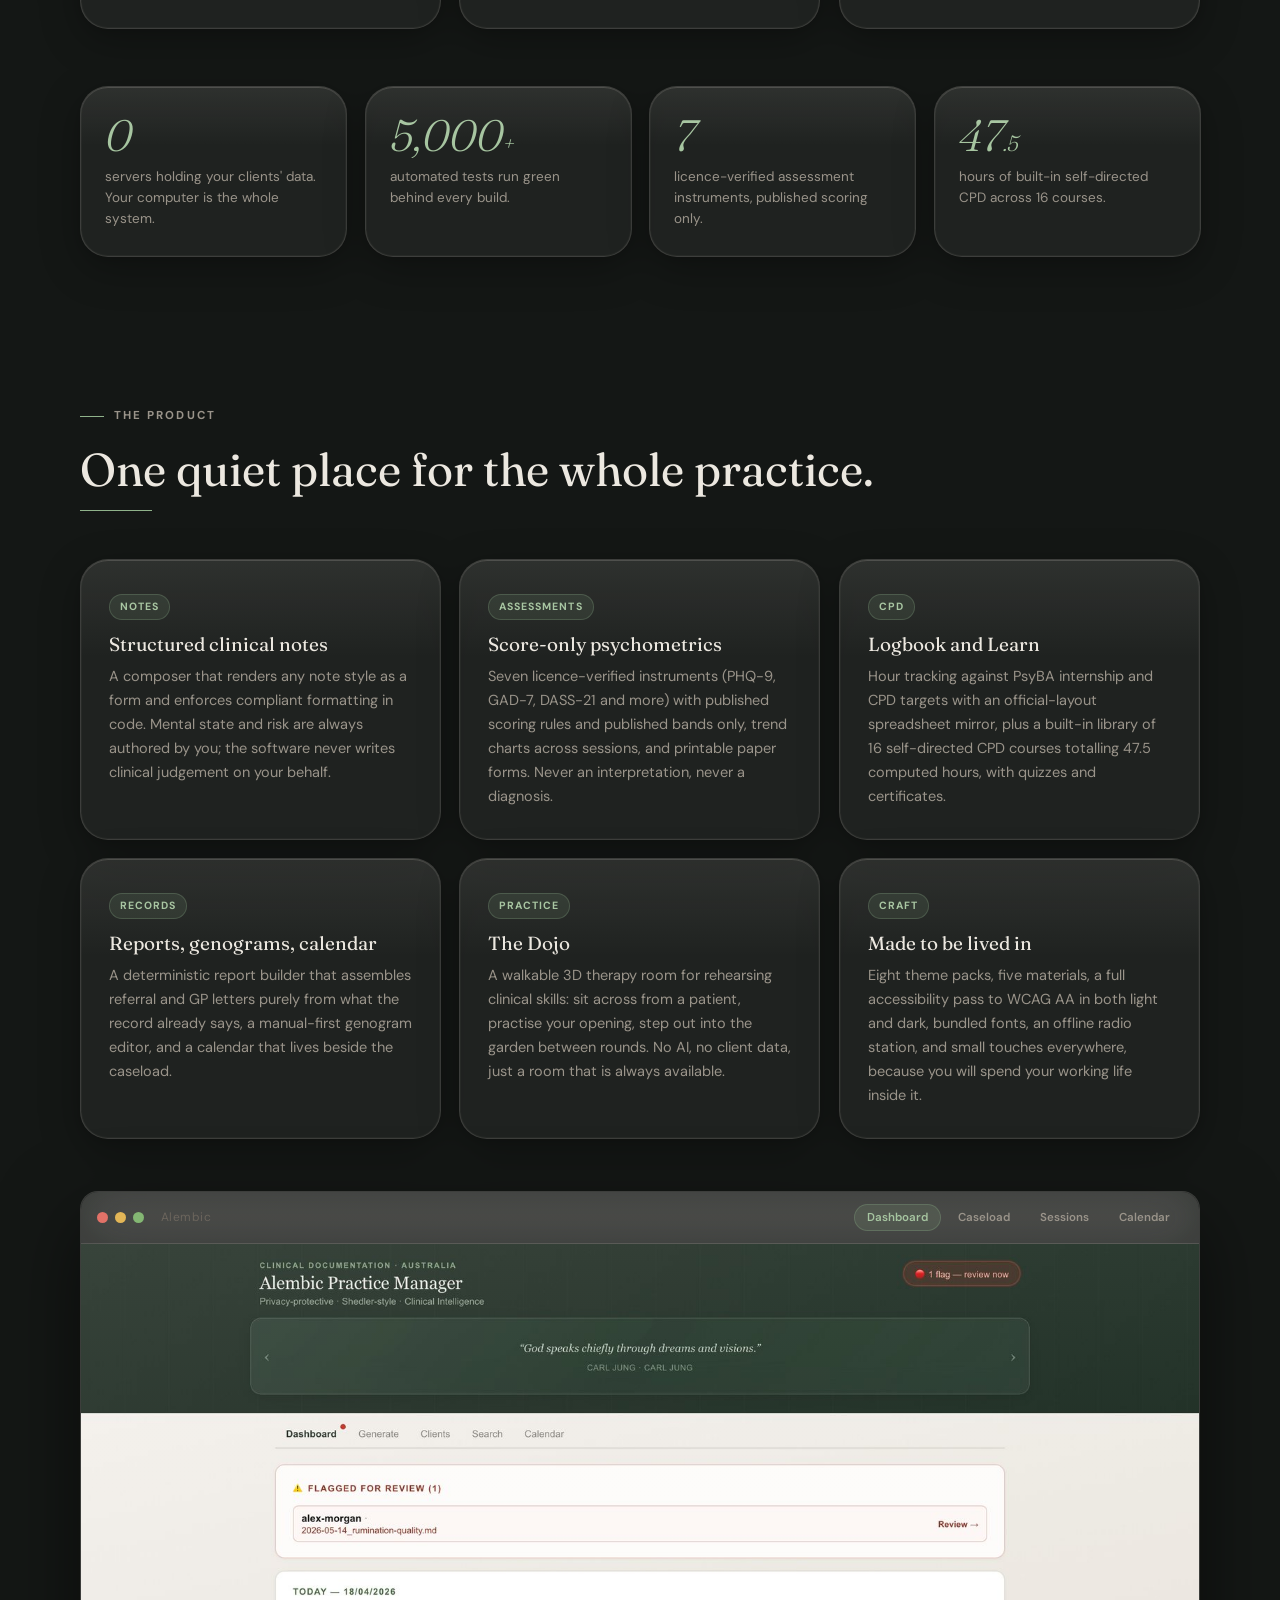
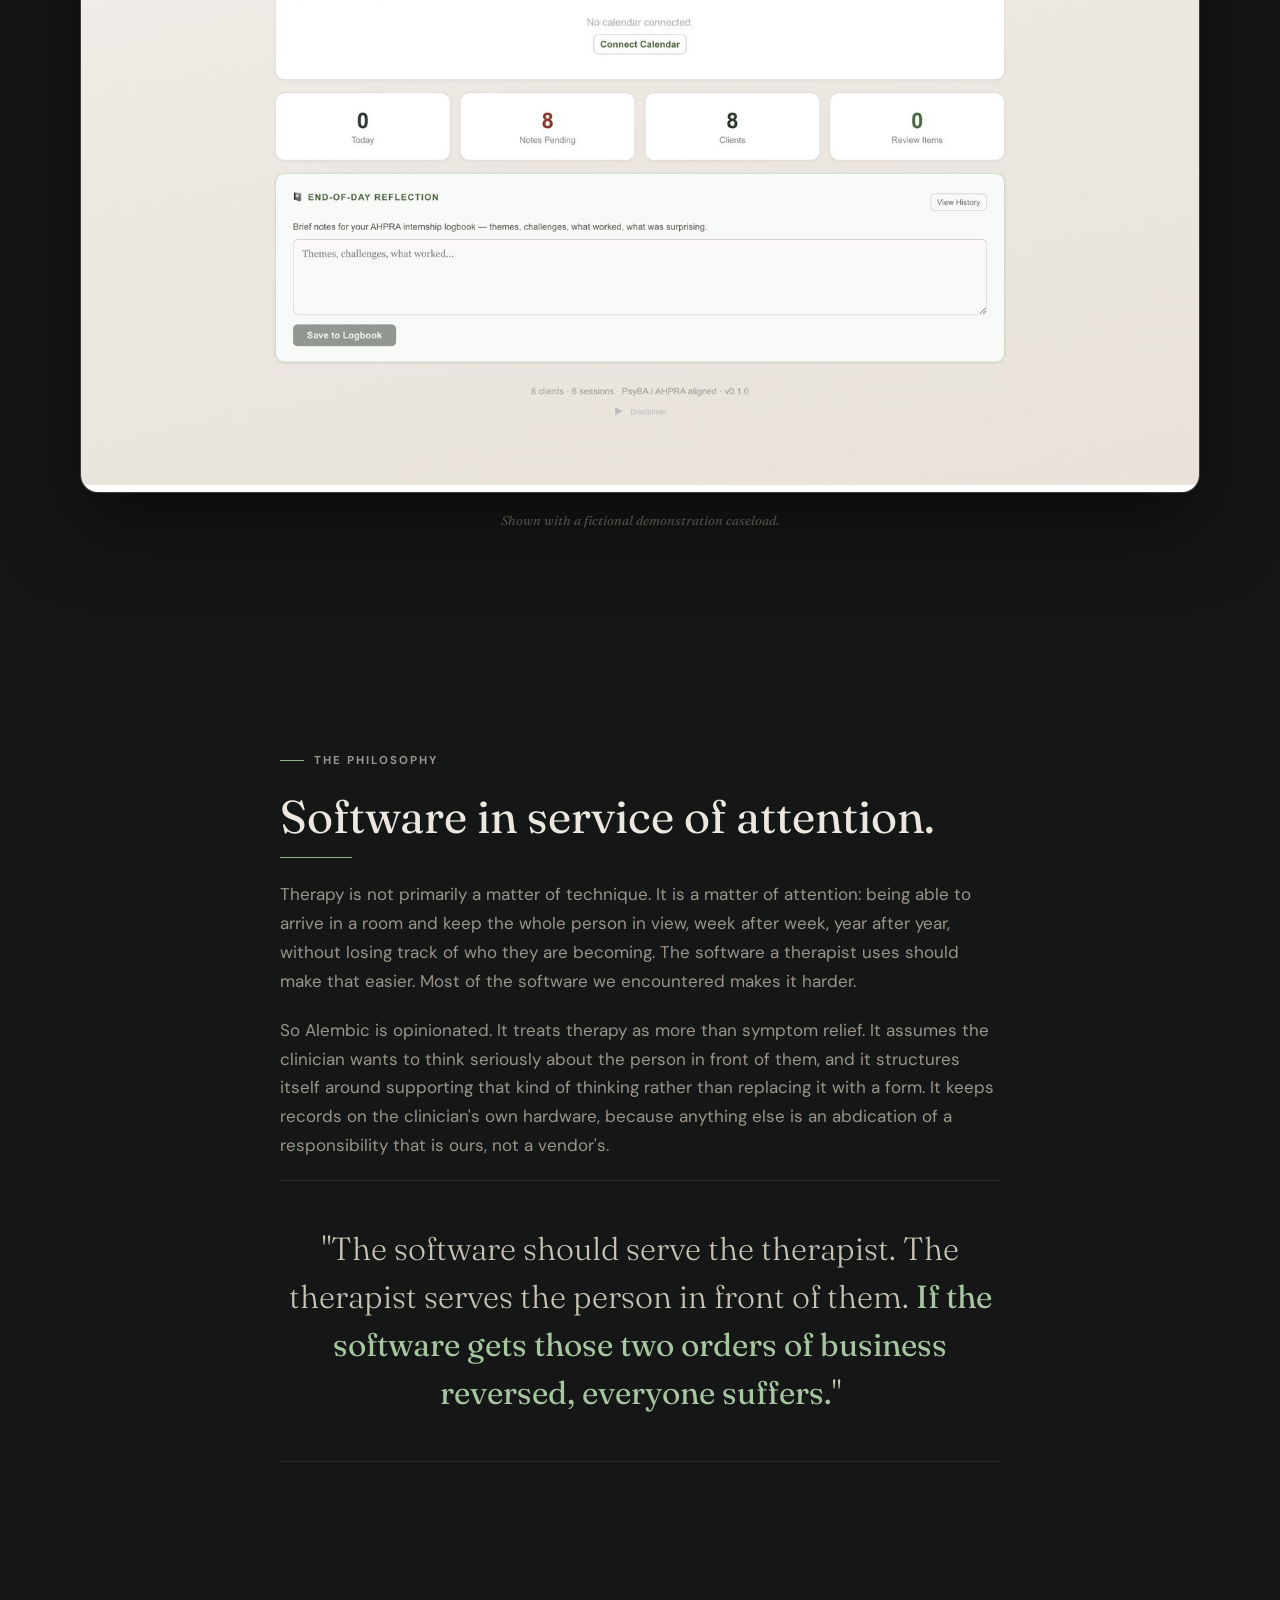
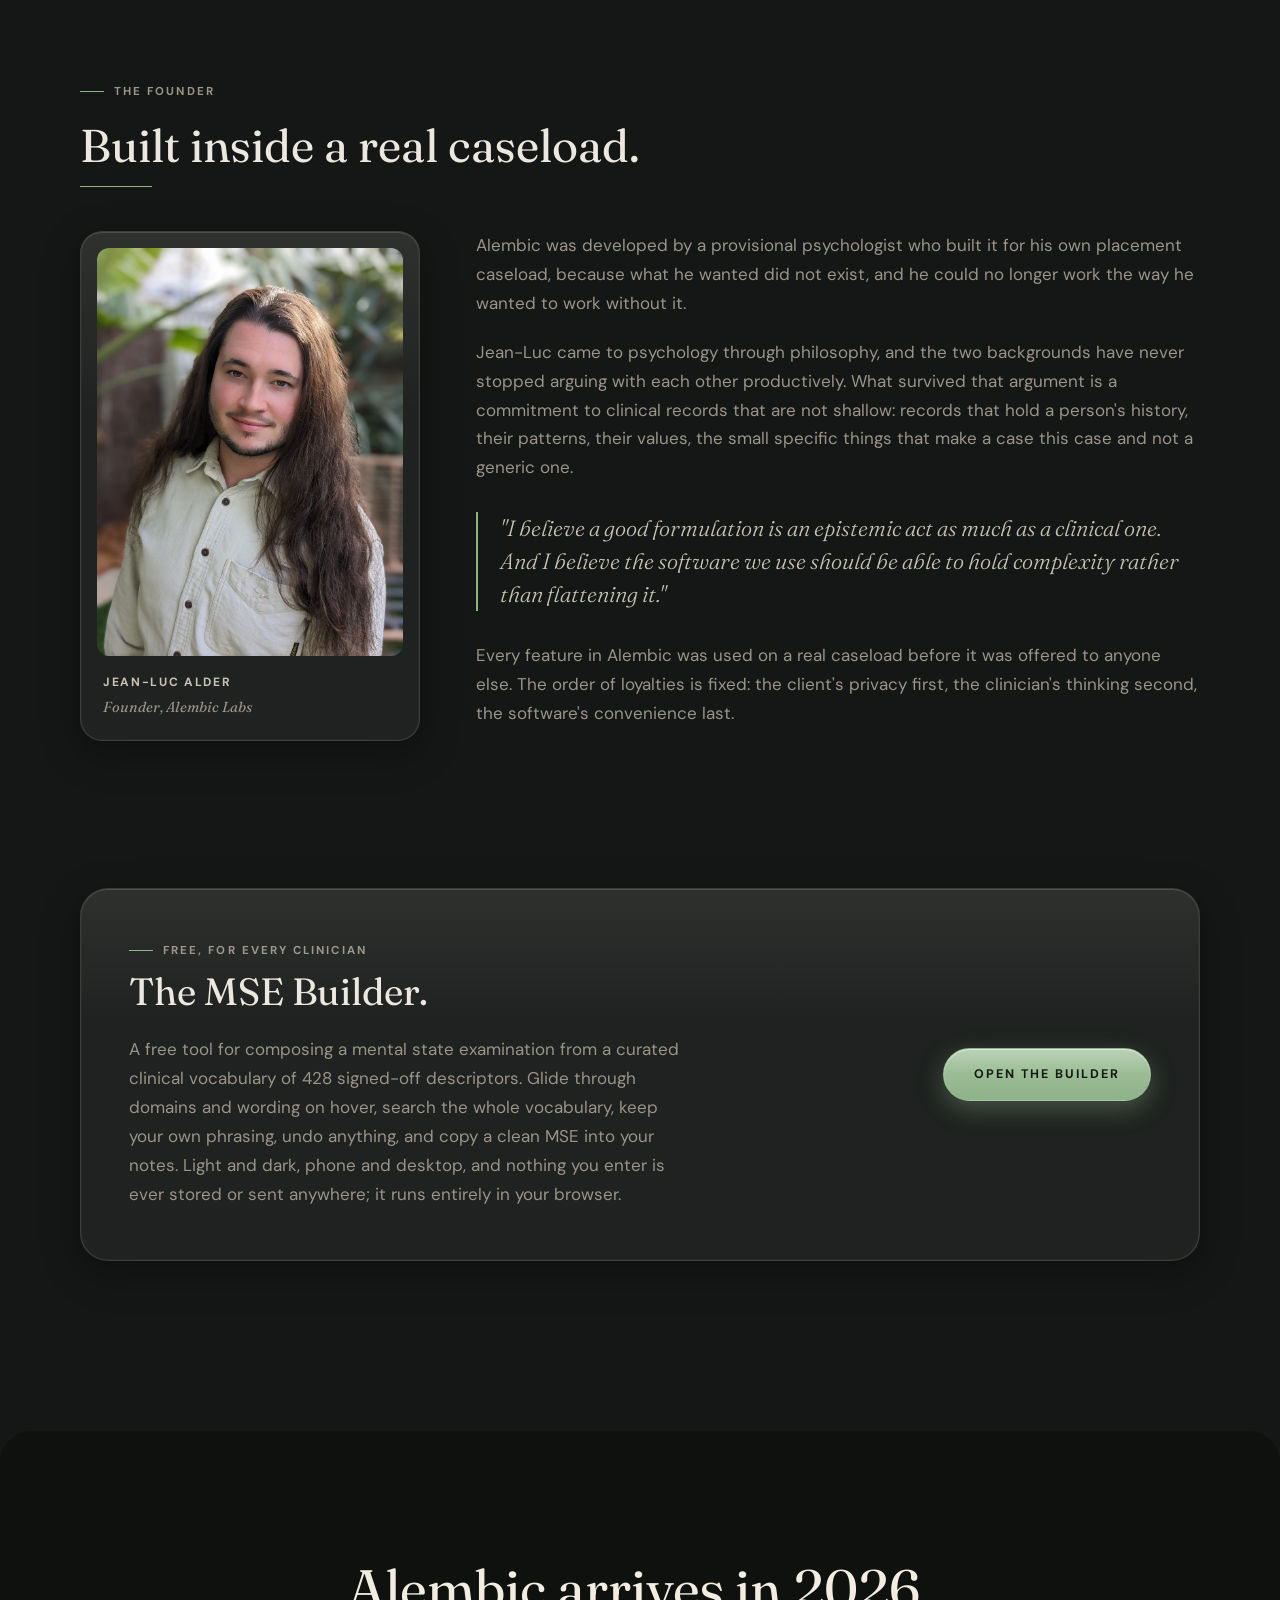
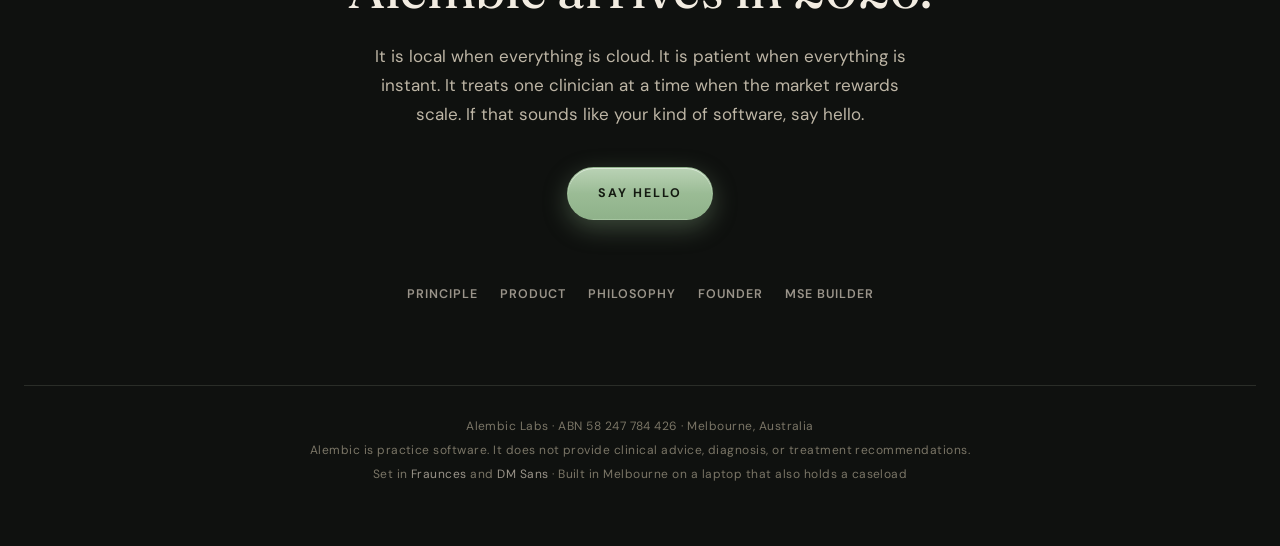
==== commit 8cfb8642: "MSE Builder: 2026-08-16 vocabulary research pass synced from the app (13 domains, 69 dimensions, 428" ====
--- a/index.html
+++ b/index.html
@@ -561,7 +561,7 @@
         <div>
           <p class="eyebrow">Free, for every clinician</p>
           <h2 style="font-size:clamp(26px,3.6vw,38px)">The MSE Builder.</h2>
-          <p>A free tool for composing a mental state examination from a curated clinical vocabulary of 221 signed-off descriptors. Glide through domains and wording on hover, search the whole vocabulary, keep your own phrasing, undo anything, and copy a clean MSE into your notes. Light and dark, phone and desktop, and nothing you enter is ever stored or sent anywhere; it runs entirely in your browser.</p>
+          <p>A free tool for composing a mental state examination from a curated clinical vocabulary of 428 signed-off descriptors. Glide through domains and wording on hover, search the whole vocabulary, keep your own phrasing, undo anything, and copy a clean MSE into your notes. Light and dark, phone and desktop, and nothing you enter is ever stored or sent anywhere; it runs entirely in your browser.</p>
         </div>
         <a class="btn solid" href="mse/" aria-label="Open the MSE Builder">Open the builder</a>
       </div>
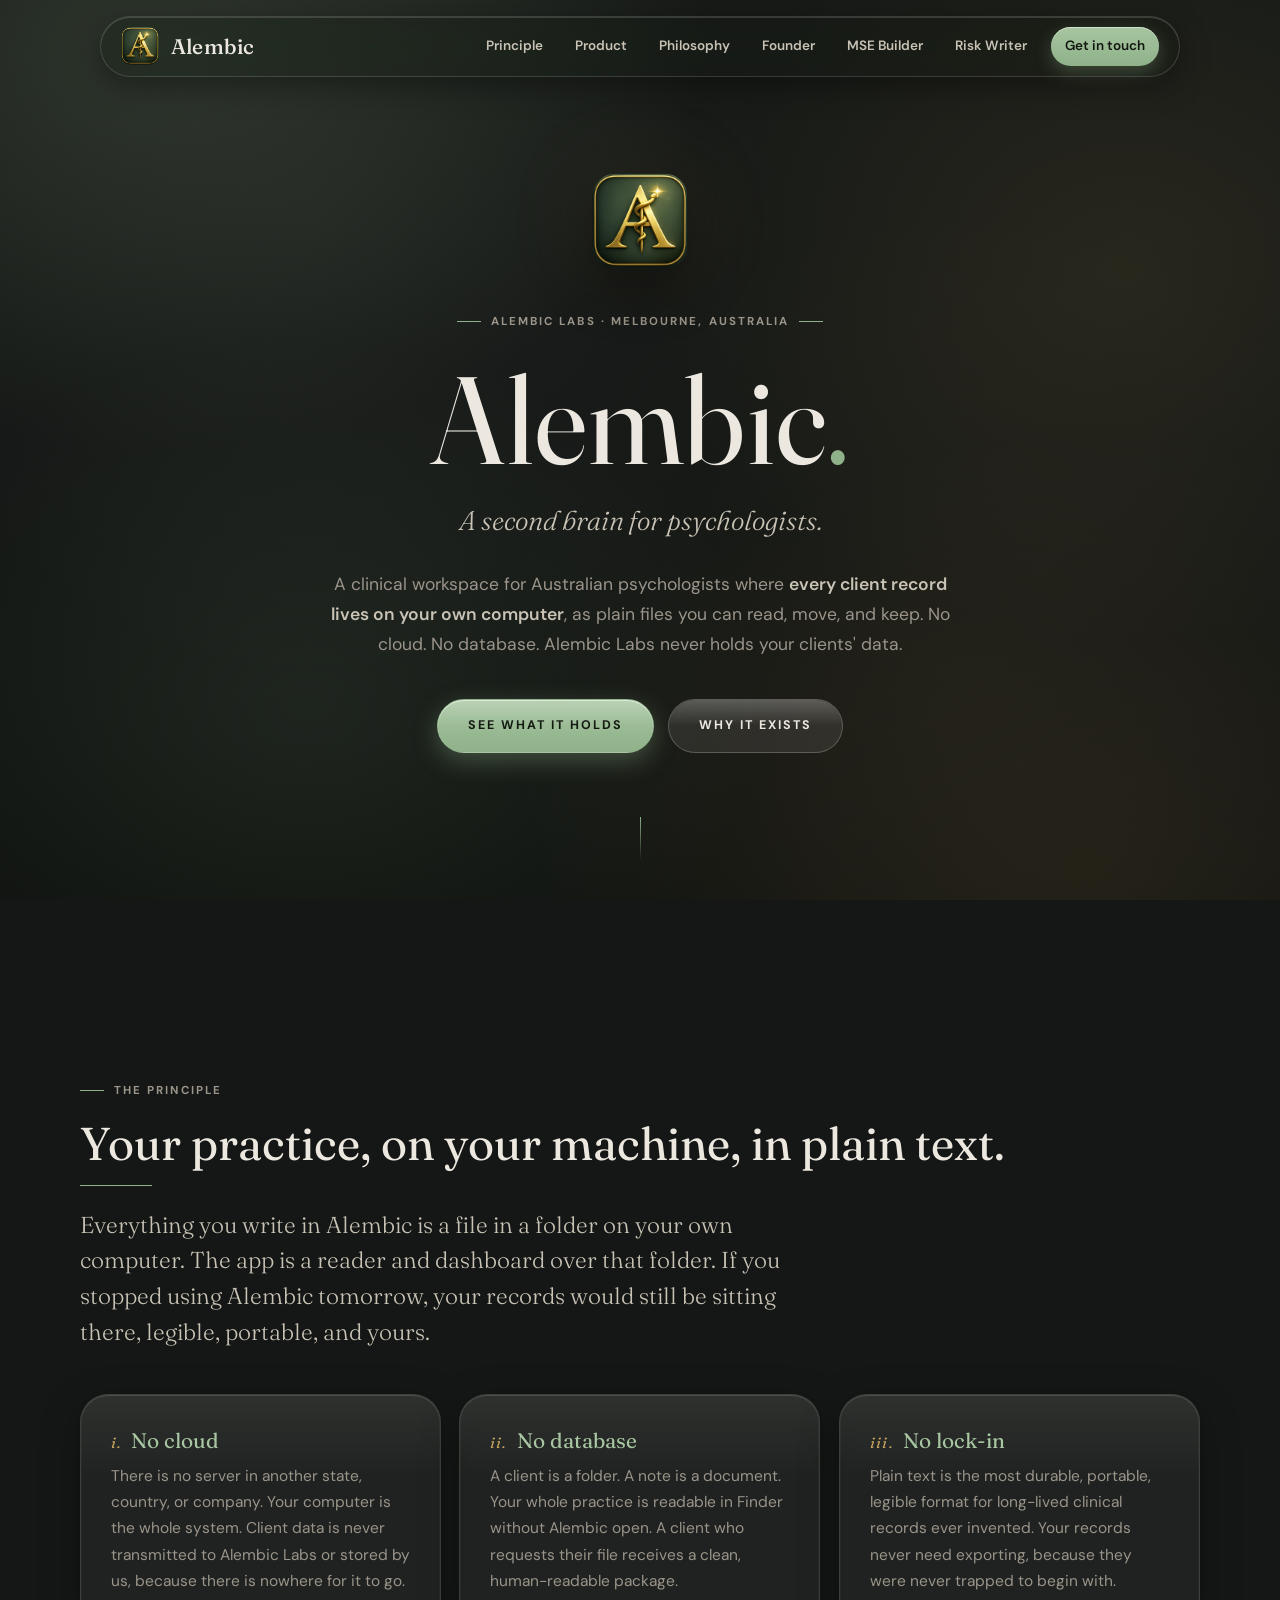
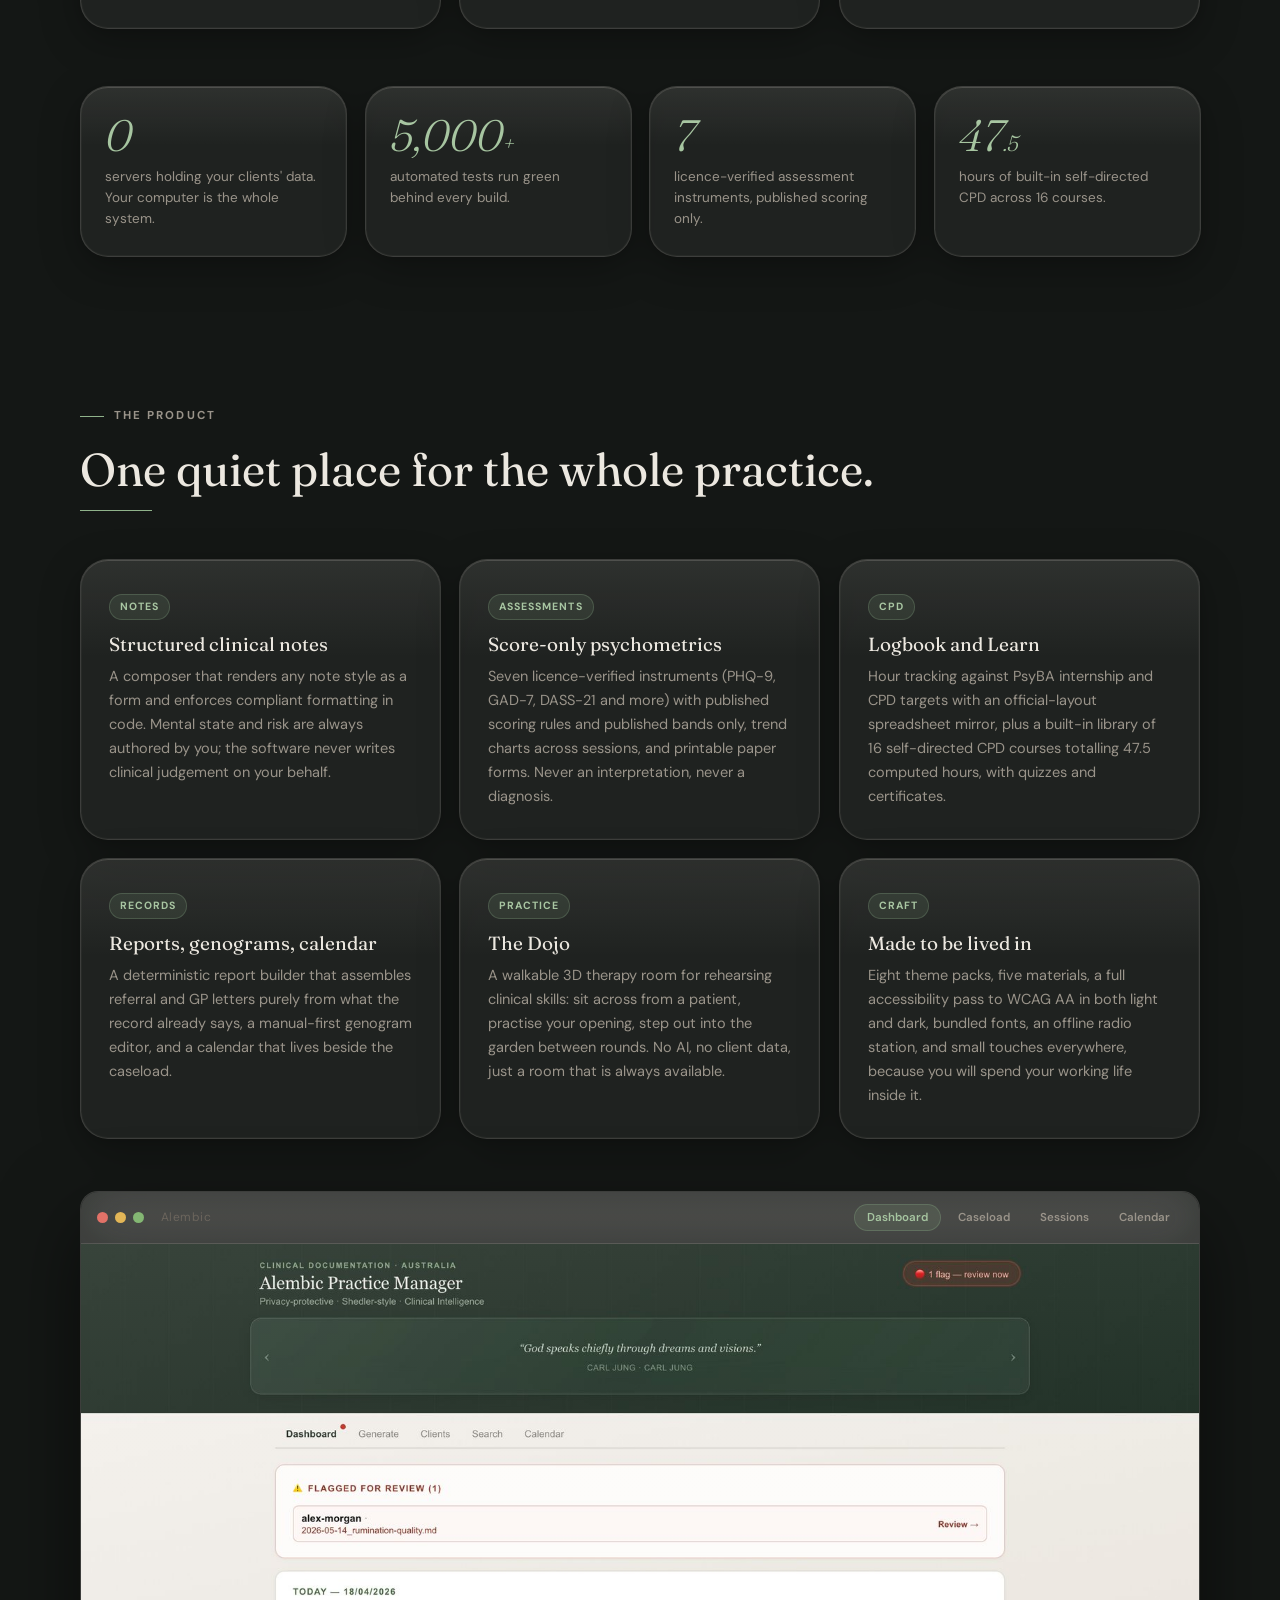
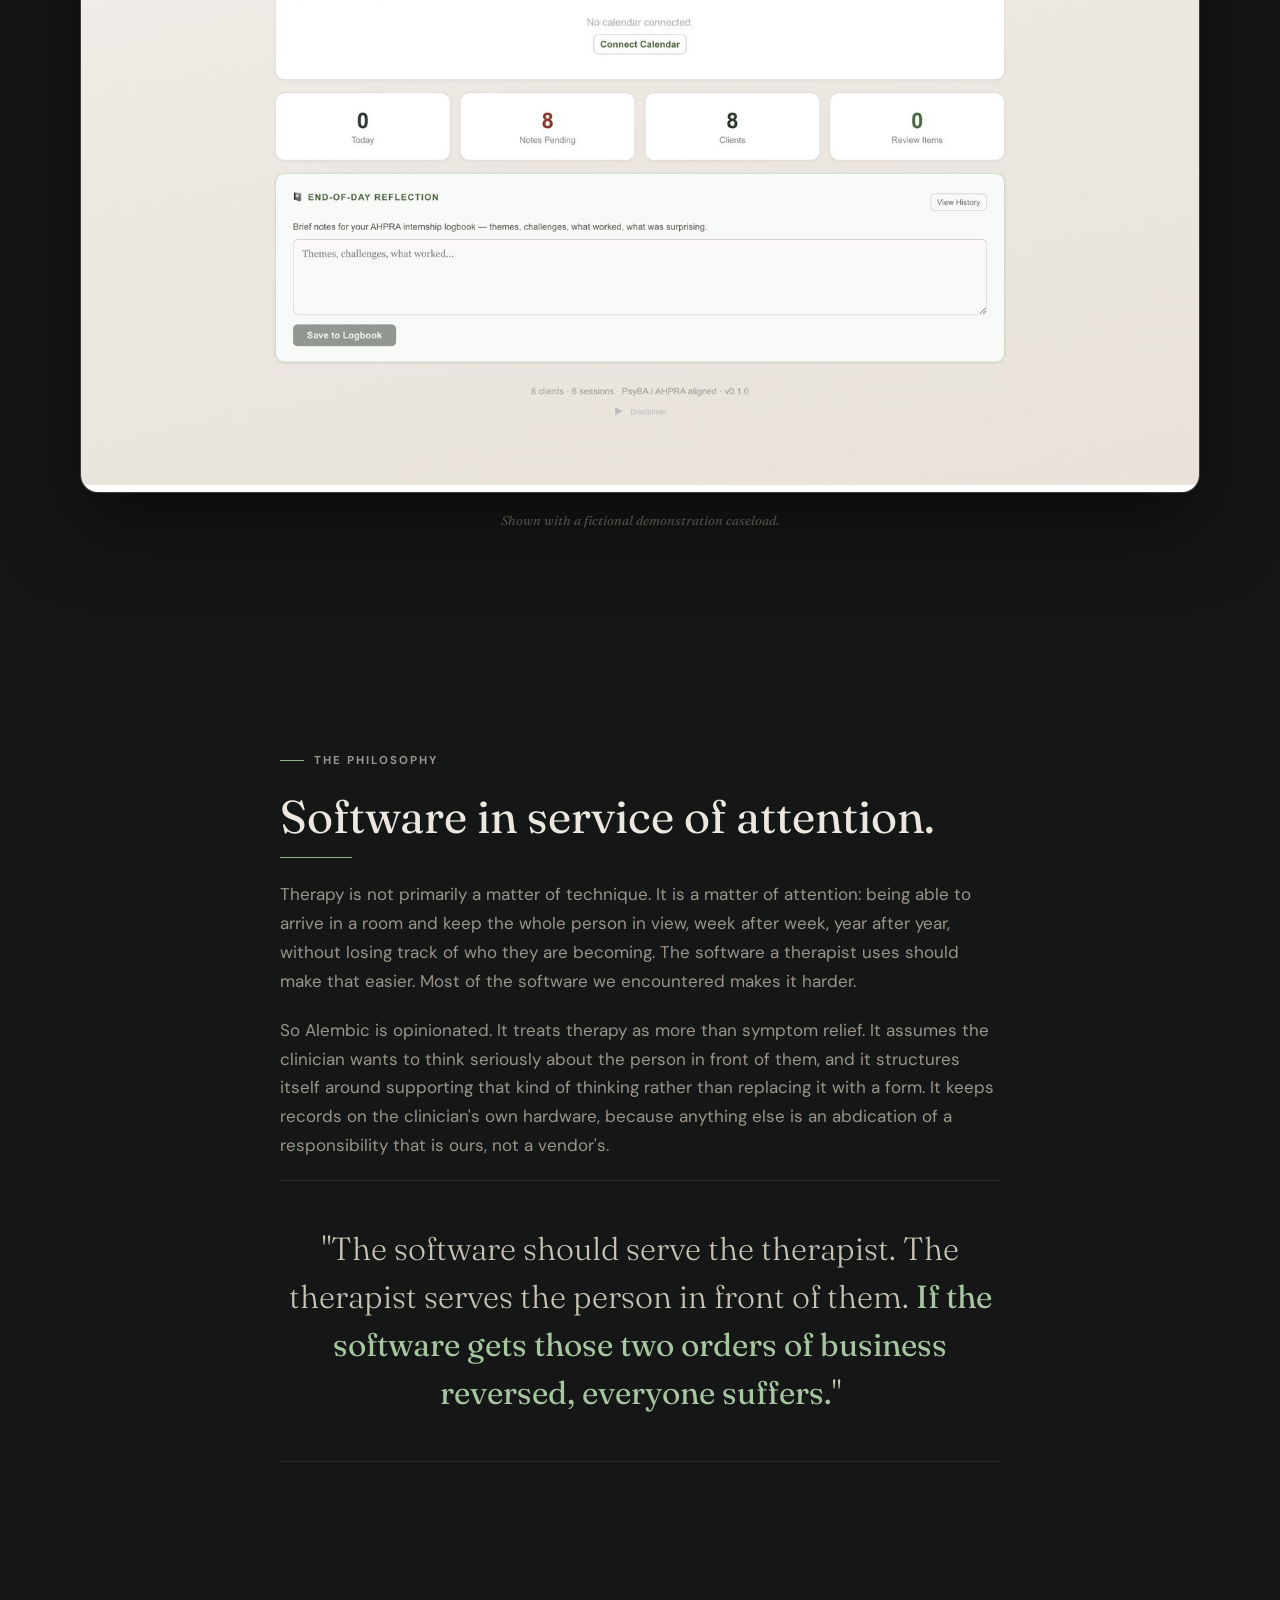
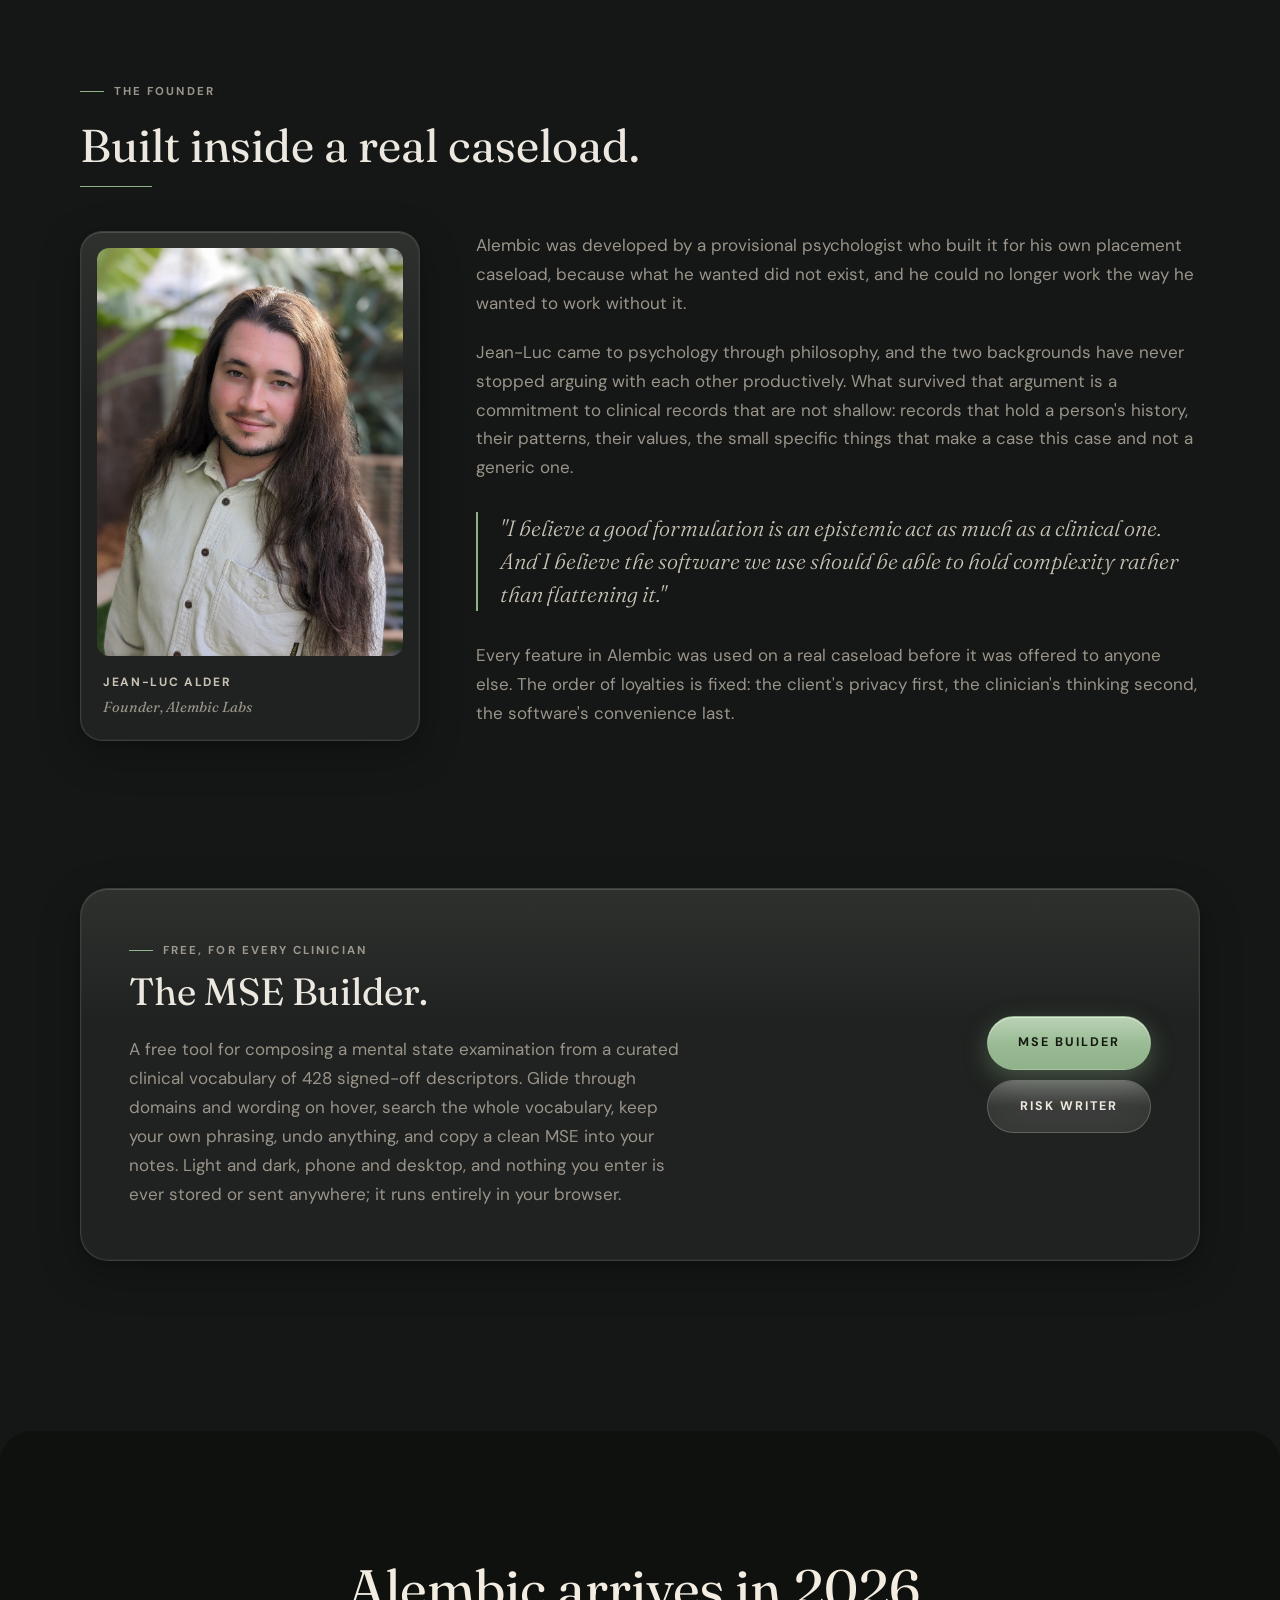
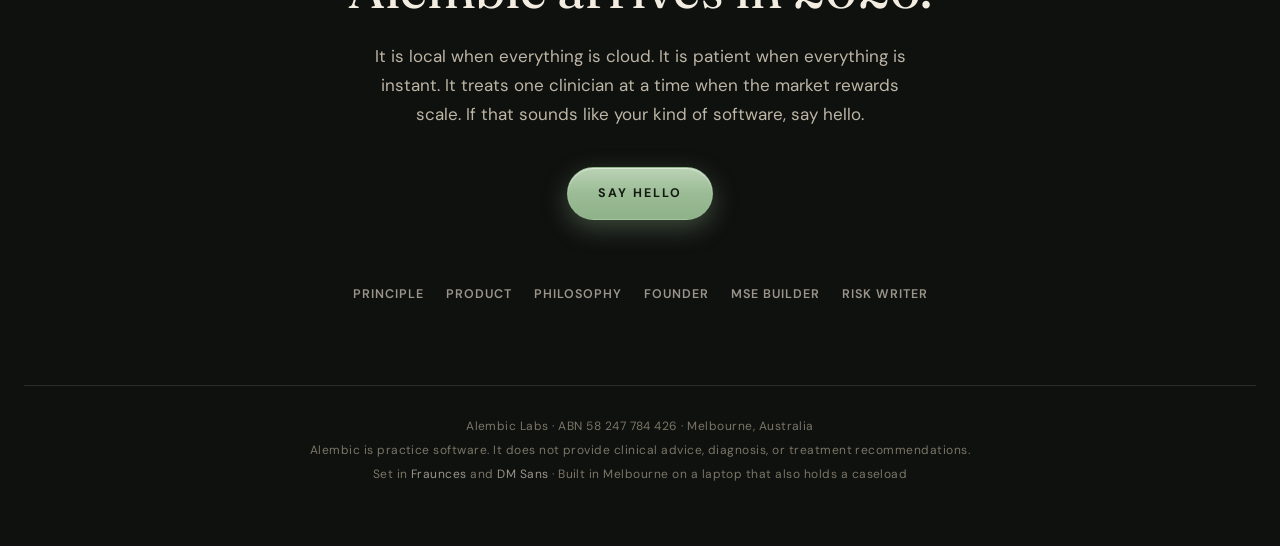
==== commit 0cacbb1a: "risk: the Risk Section Writer, live on the website A note-writing aid, not an assessment: crisis lin" ====
--- a/index.html
+++ b/index.html
@@ -393,6 +393,7 @@
       <a href="#philosophy">Philosophy</a>
       <a href="#founder">Founder</a>
       <a href="mse/">MSE Builder</a>
+      <a href="risk/">Risk Writer</a>
       <a class="cta" href="#contact">Get in touch</a>
     </nav>
     <button class="menu-btn" id="menuBtn" aria-label="Open menu" aria-expanded="false" aria-controls="mobileMenu"><i></i><i></i><i></i></button>
@@ -406,6 +407,7 @@
     <a href="#philosophy" style="--gd:0.08s">Philosophy</a>
     <a href="#founder" style="--gd:0.11s">Founder</a>
     <a href="mse/" style="--gd:0.14s">MSE Builder</a>
+    <a href="risk/" style="--gd:0.155s">Risk Writer</a>
     <a href="#contact" style="--gd:0.17s">Get in touch</a>
   </nav>
   <div class="menu-foot">Alembic Labs · Melbourne</div>
@@ -563,7 +565,10 @@
           <h2 style="font-size:clamp(26px,3.6vw,38px)">The MSE Builder.</h2>
           <p>A free tool for composing a mental state examination from a curated clinical vocabulary of 428 signed-off descriptors. Glide through domains and wording on hover, search the whole vocabulary, keep your own phrasing, undo anything, and copy a clean MSE into your notes. Light and dark, phone and desktop, and nothing you enter is ever stored or sent anywhere; it runs entirely in your browser.</p>
         </div>
-        <a class="btn solid" href="mse/" aria-label="Open the MSE Builder">Open the builder</a>
+        <div style="display:flex;flex-direction:column;gap:10px">
+          <a class="btn solid" href="mse/" aria-label="Open the MSE Builder">MSE Builder</a>
+          <a class="btn ghost" href="risk/" aria-label="Open the Risk Section Writer">Risk Writer</a>
+        </div>
       </div>
     </div>
   </section>
@@ -582,6 +587,7 @@
       <a href="#philosophy">Philosophy</a>
       <a href="#founder">Founder</a>
       <a href="mse/">MSE Builder</a>
+      <a href="risk/">Risk Writer</a>
     </nav>
     <div class="colophon">
       Alembic Labs · ABN 58 247 784 426 · Melbourne, Australia<br>
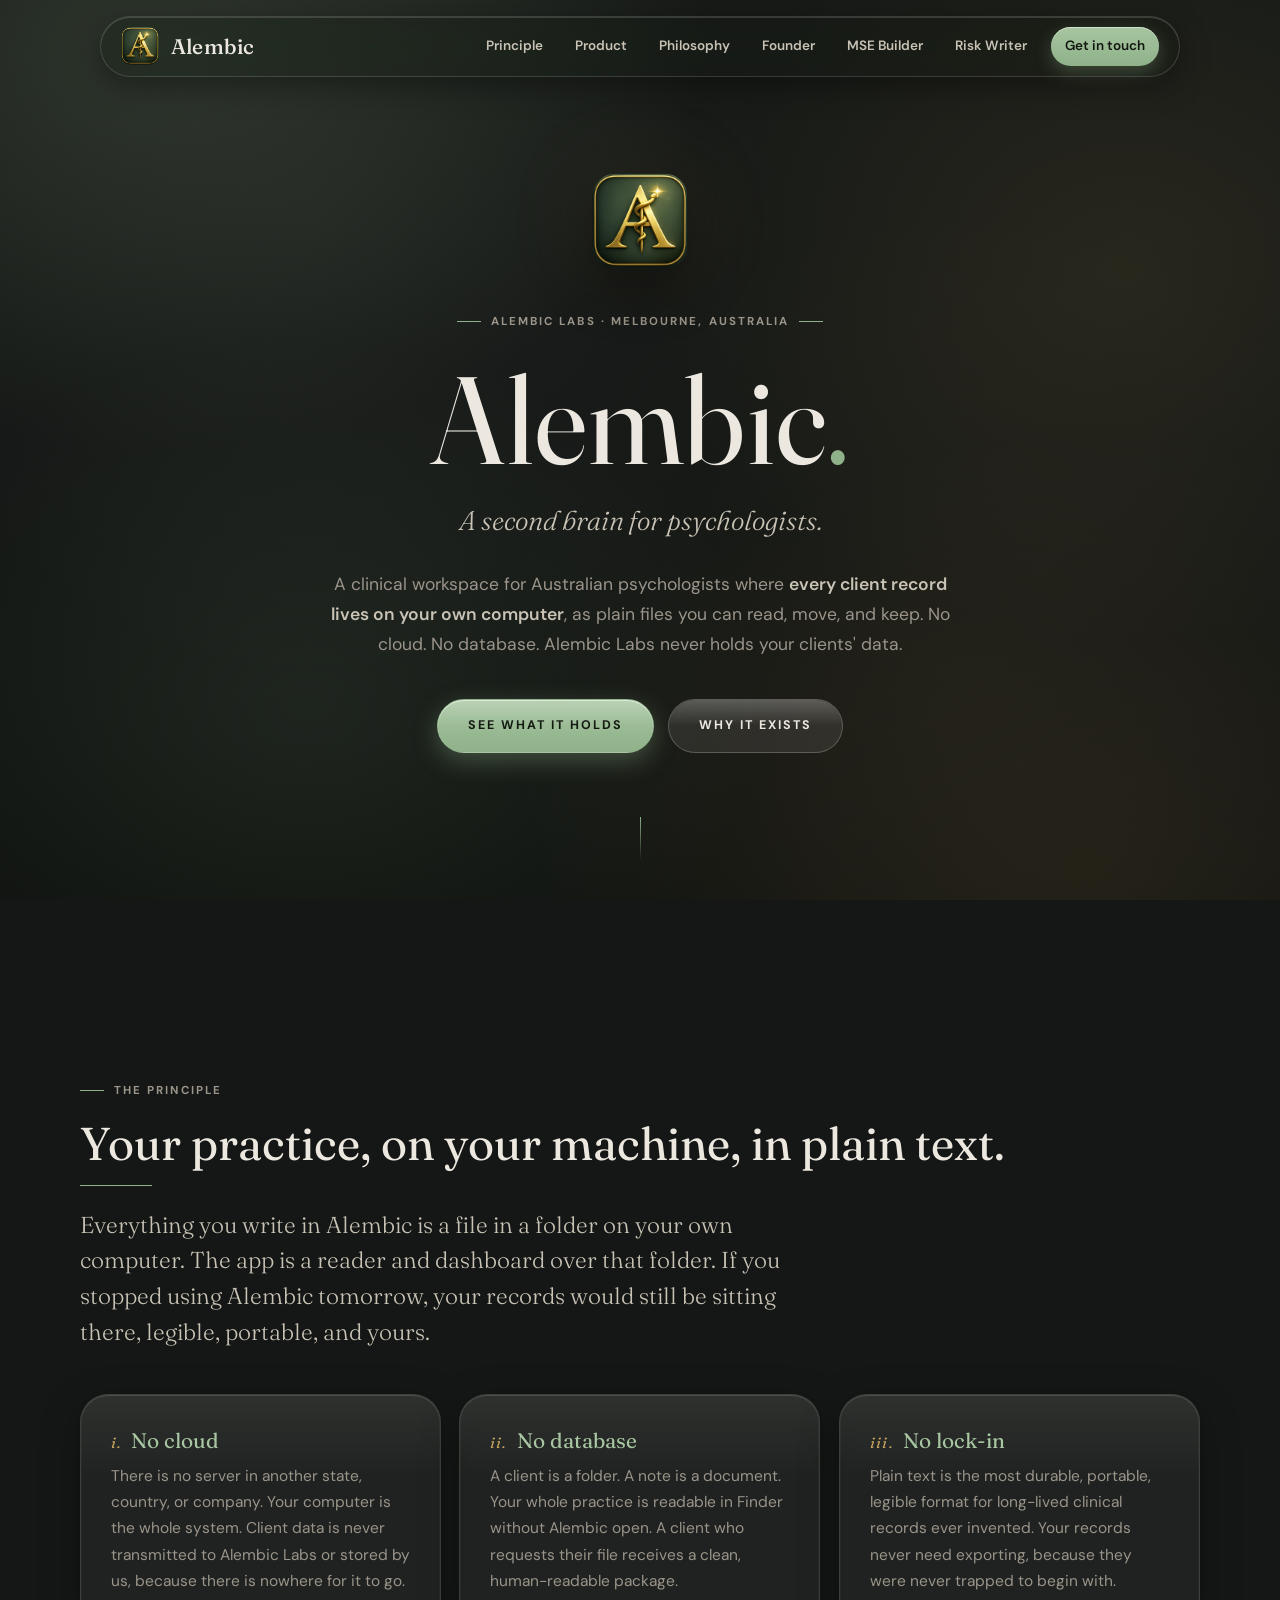
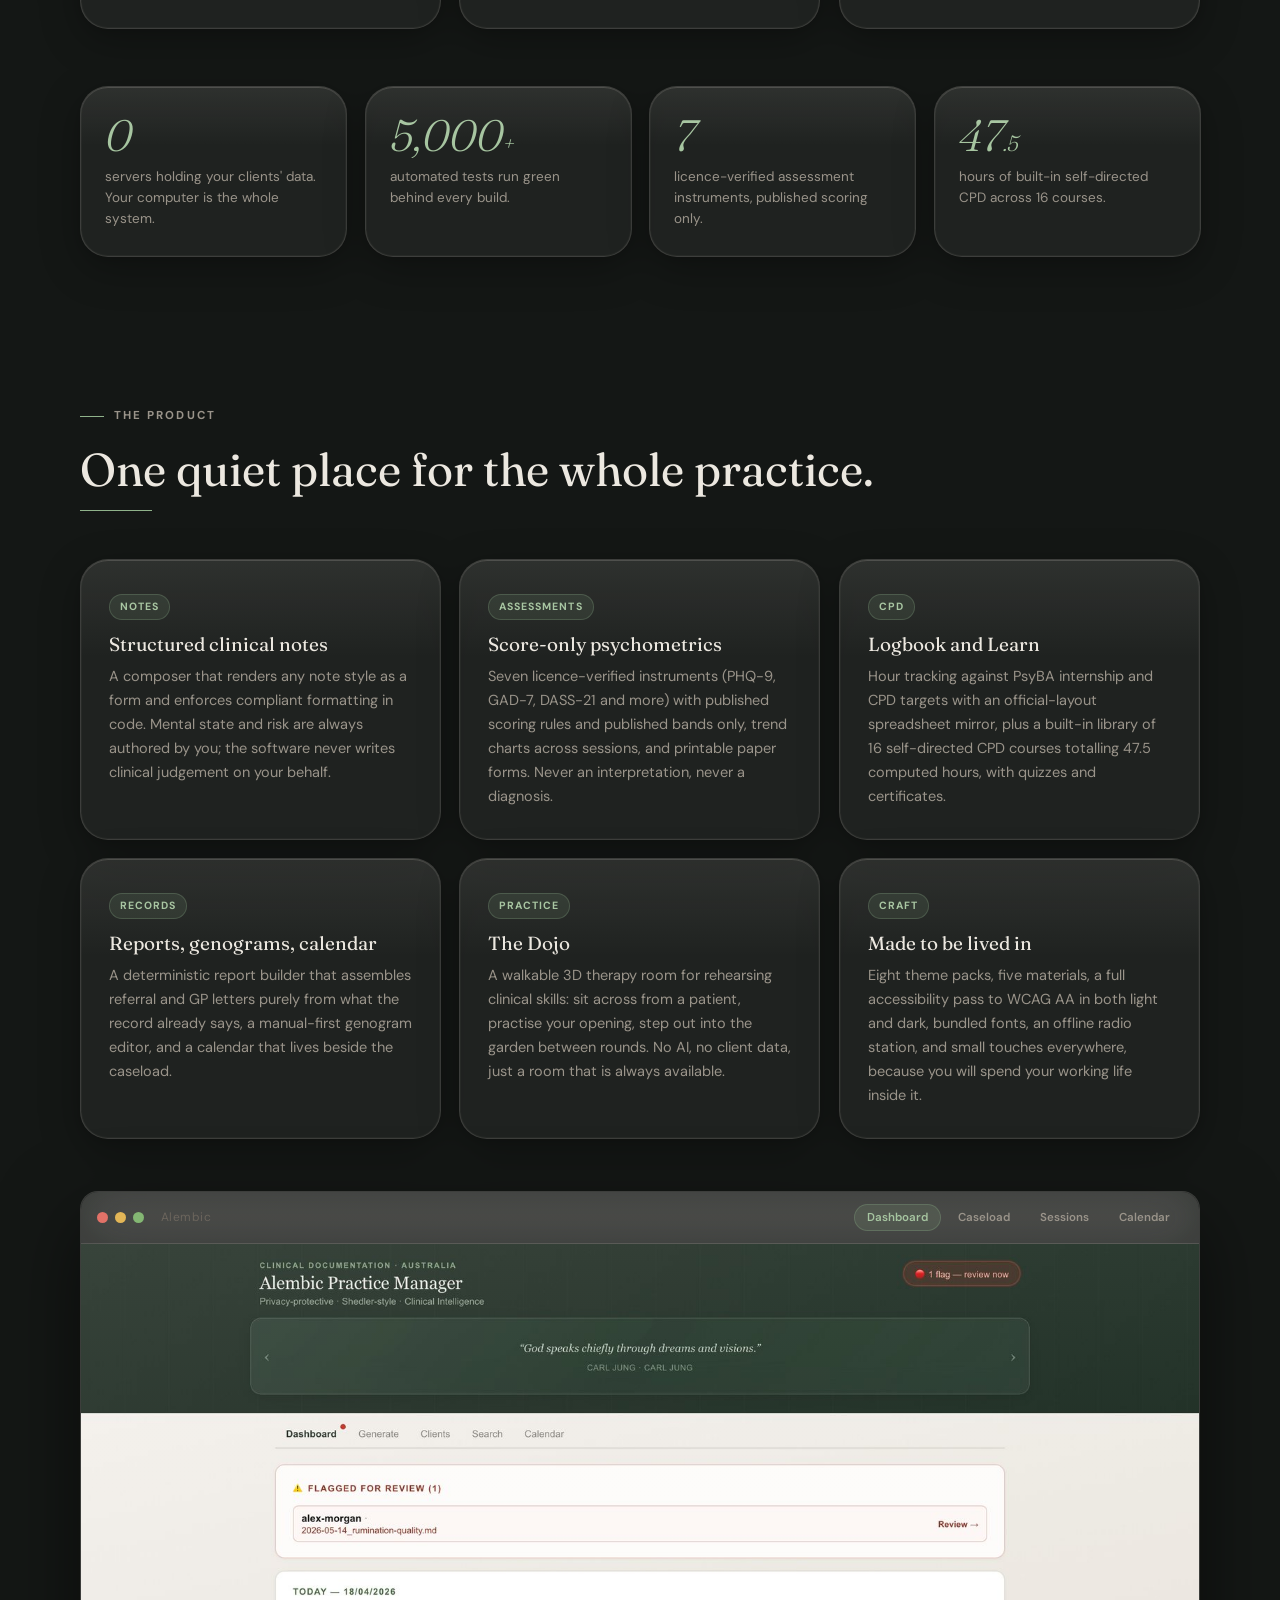
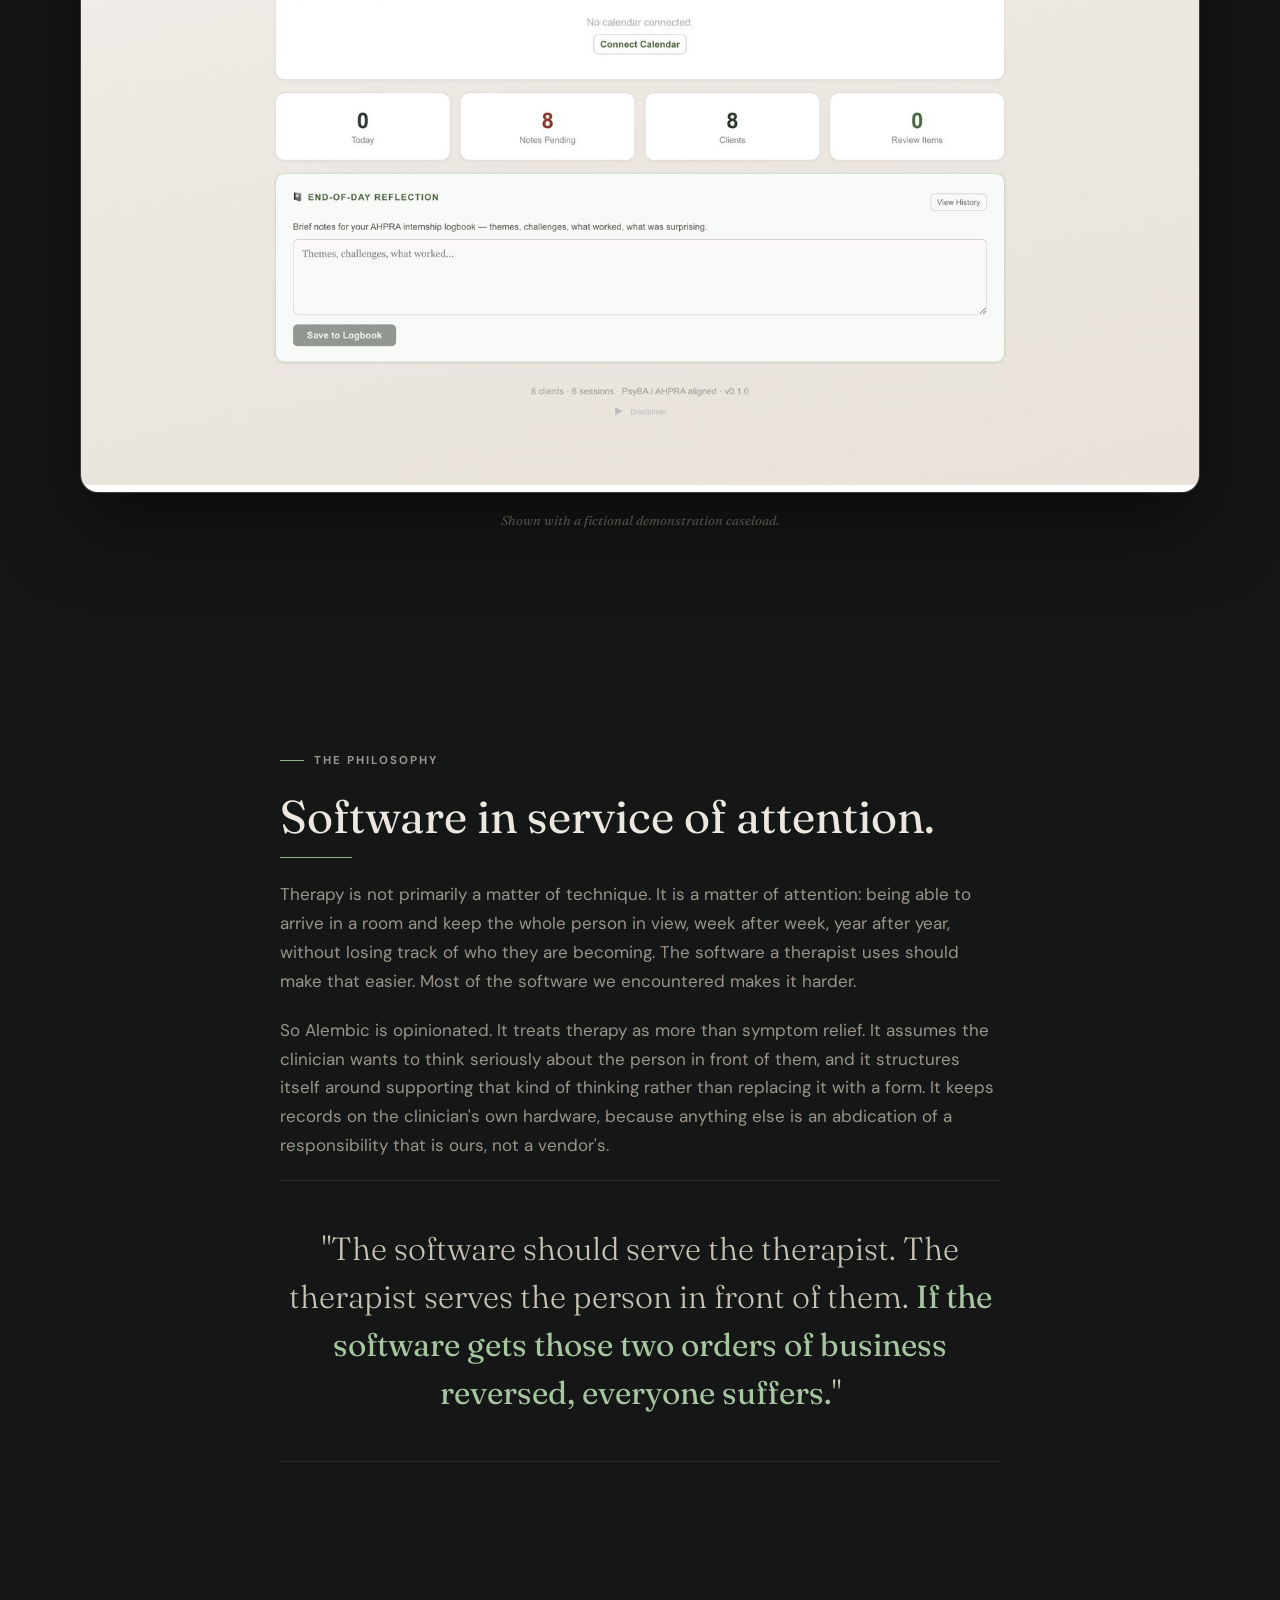
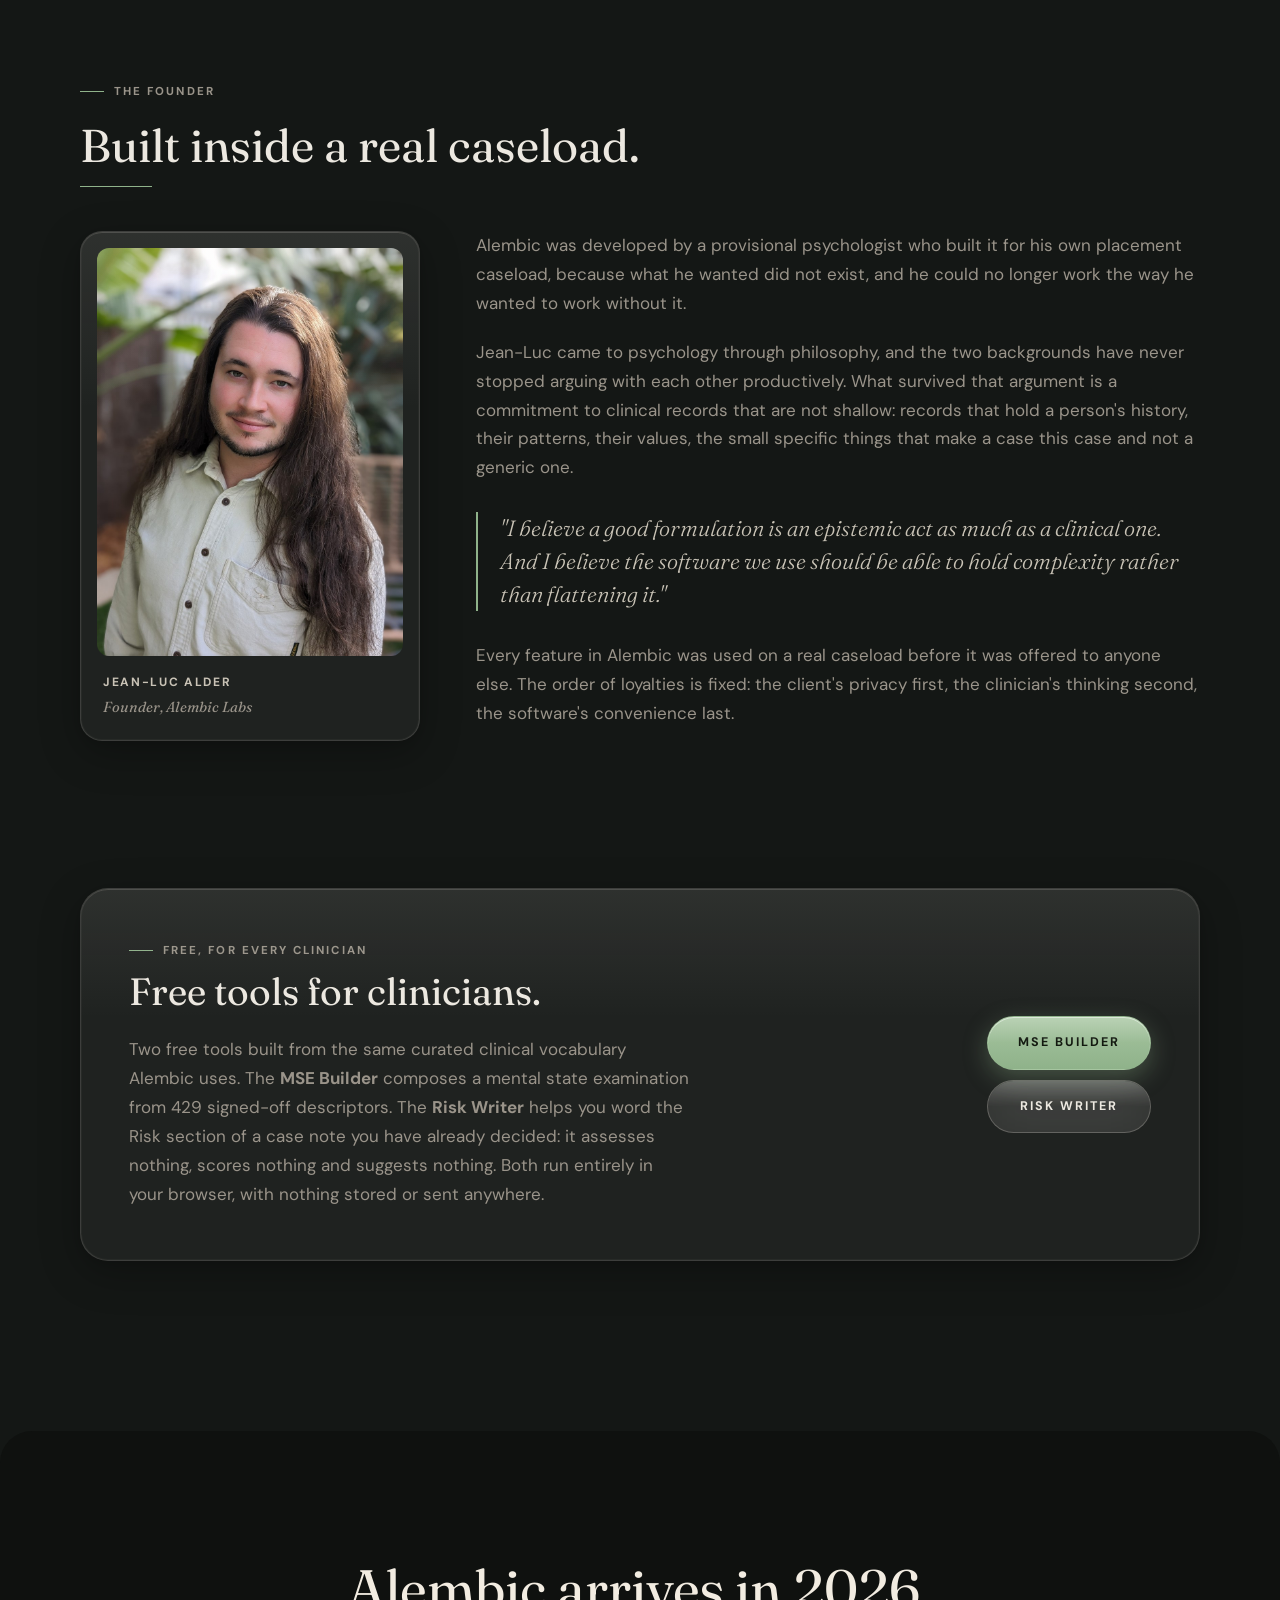
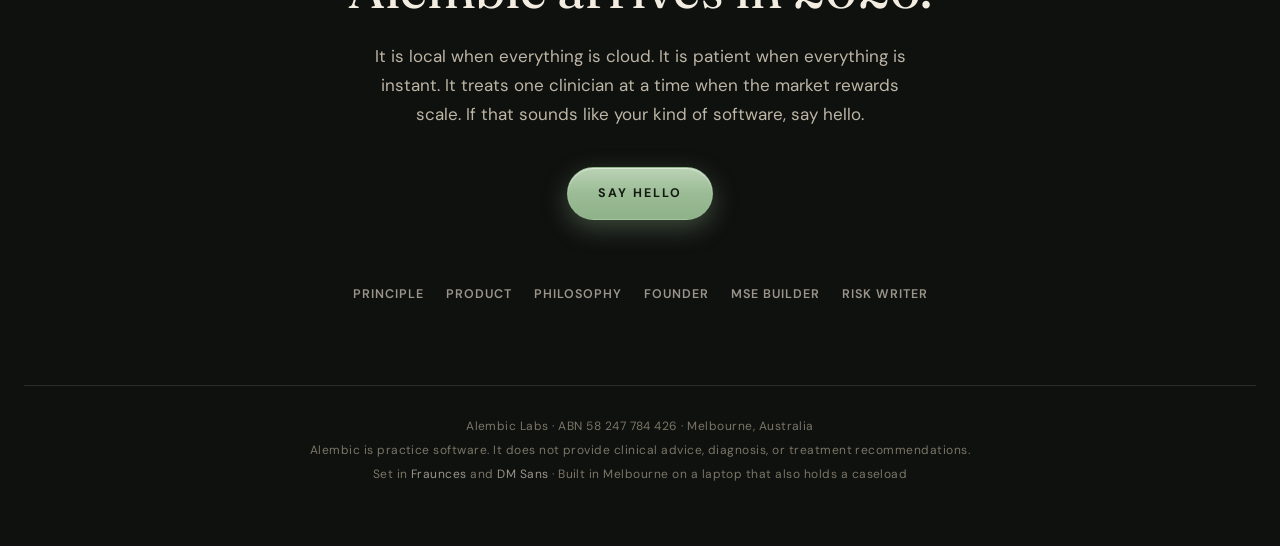
==== commit 13cd42de: "homepage: the tools card now carries both builders, with the correct 429 term count Co-Authored-By: " ====
--- a/index.html
+++ b/index.html
@@ -562,8 +562,8 @@
       <div class="glass card mse-card reveal">
         <div>
           <p class="eyebrow">Free, for every clinician</p>
-          <h2 style="font-size:clamp(26px,3.6vw,38px)">The MSE Builder.</h2>
-          <p>A free tool for composing a mental state examination from a curated clinical vocabulary of 428 signed-off descriptors. Glide through domains and wording on hover, search the whole vocabulary, keep your own phrasing, undo anything, and copy a clean MSE into your notes. Light and dark, phone and desktop, and nothing you enter is ever stored or sent anywhere; it runs entirely in your browser.</p>
+          <h2 style="font-size:clamp(26px,3.6vw,38px)">Free tools for clinicians.</h2>
+          <p>Two free tools built from the same curated clinical vocabulary Alembic uses. The <strong>MSE Builder</strong> composes a mental state examination from 429 signed-off descriptors. The <strong>Risk Writer</strong> helps you word the Risk section of a case note you have already decided: it assesses nothing, scores nothing and suggests nothing. Both run entirely in your browser, with nothing stored or sent anywhere.</p>
         </div>
         <div style="display:flex;flex-direction:column;gap:10px">
           <a class="btn solid" href="mse/" aria-label="Open the MSE Builder">MSE Builder</a>
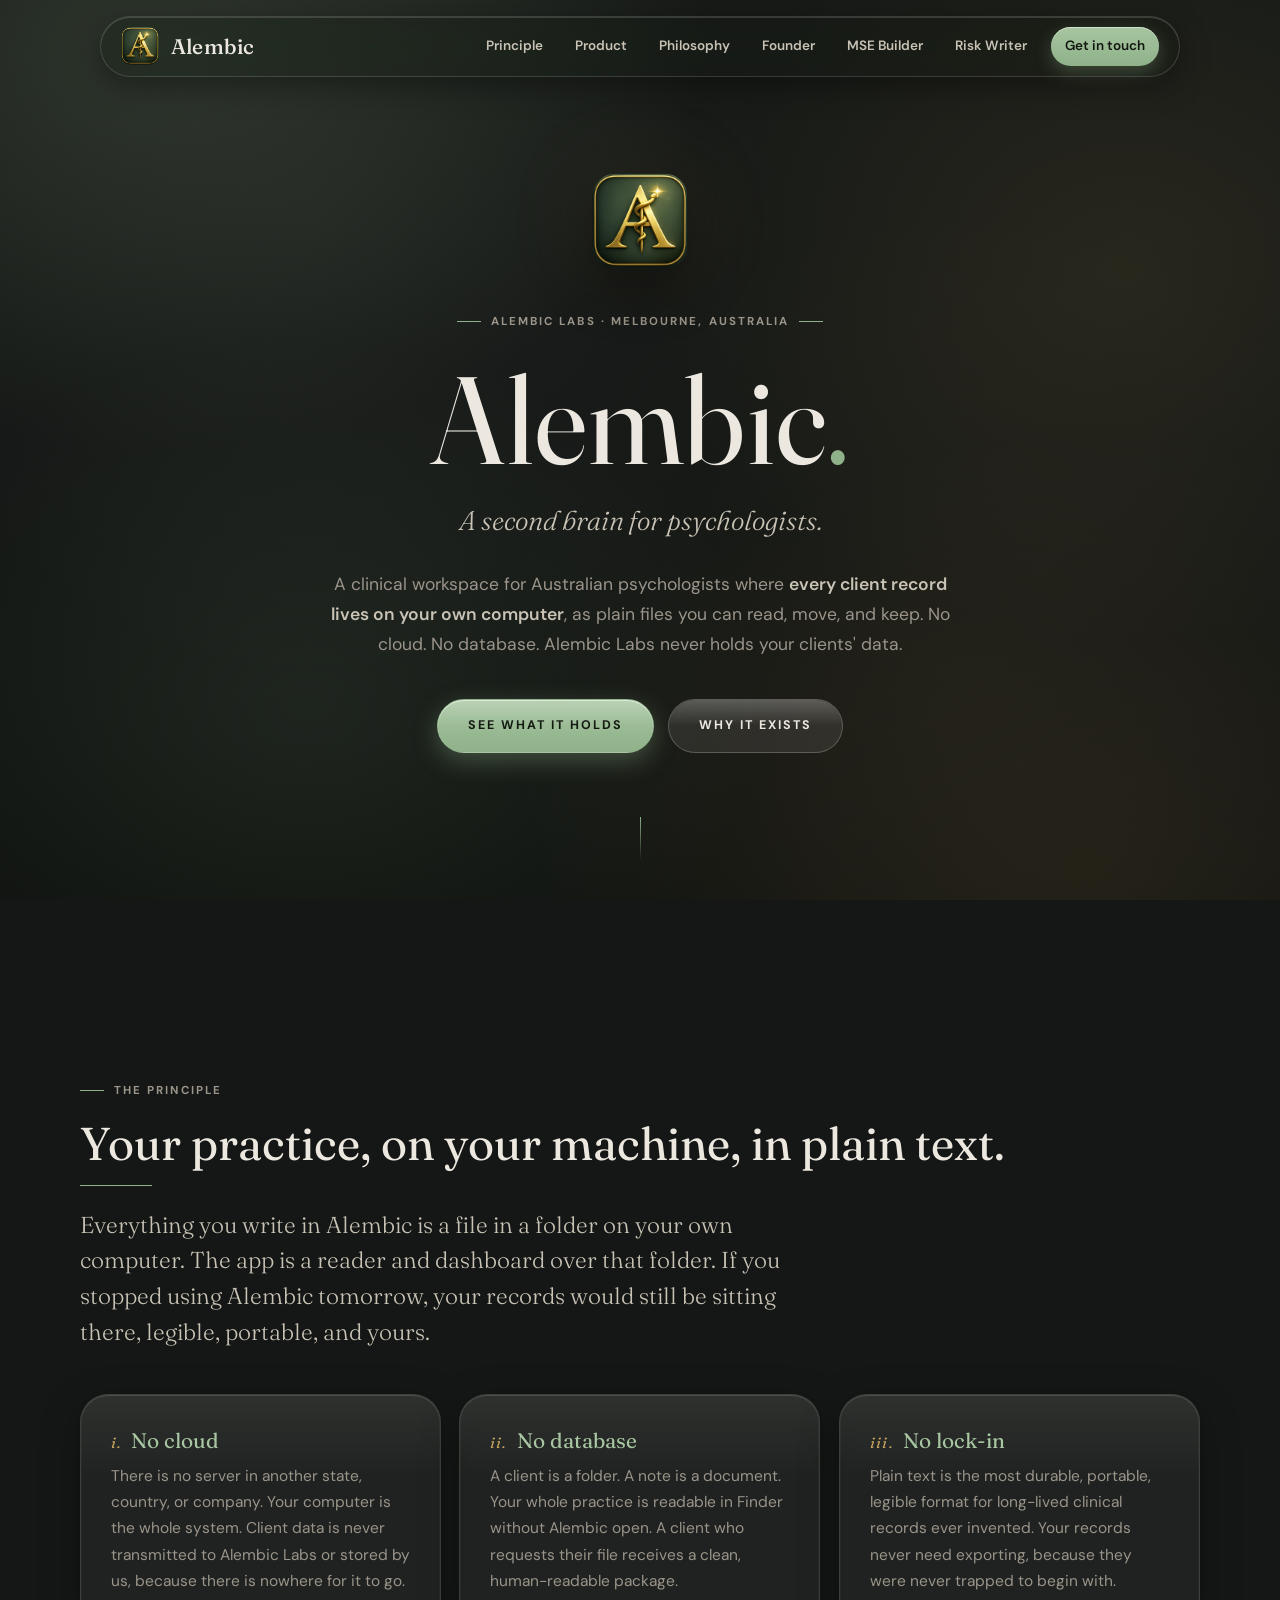
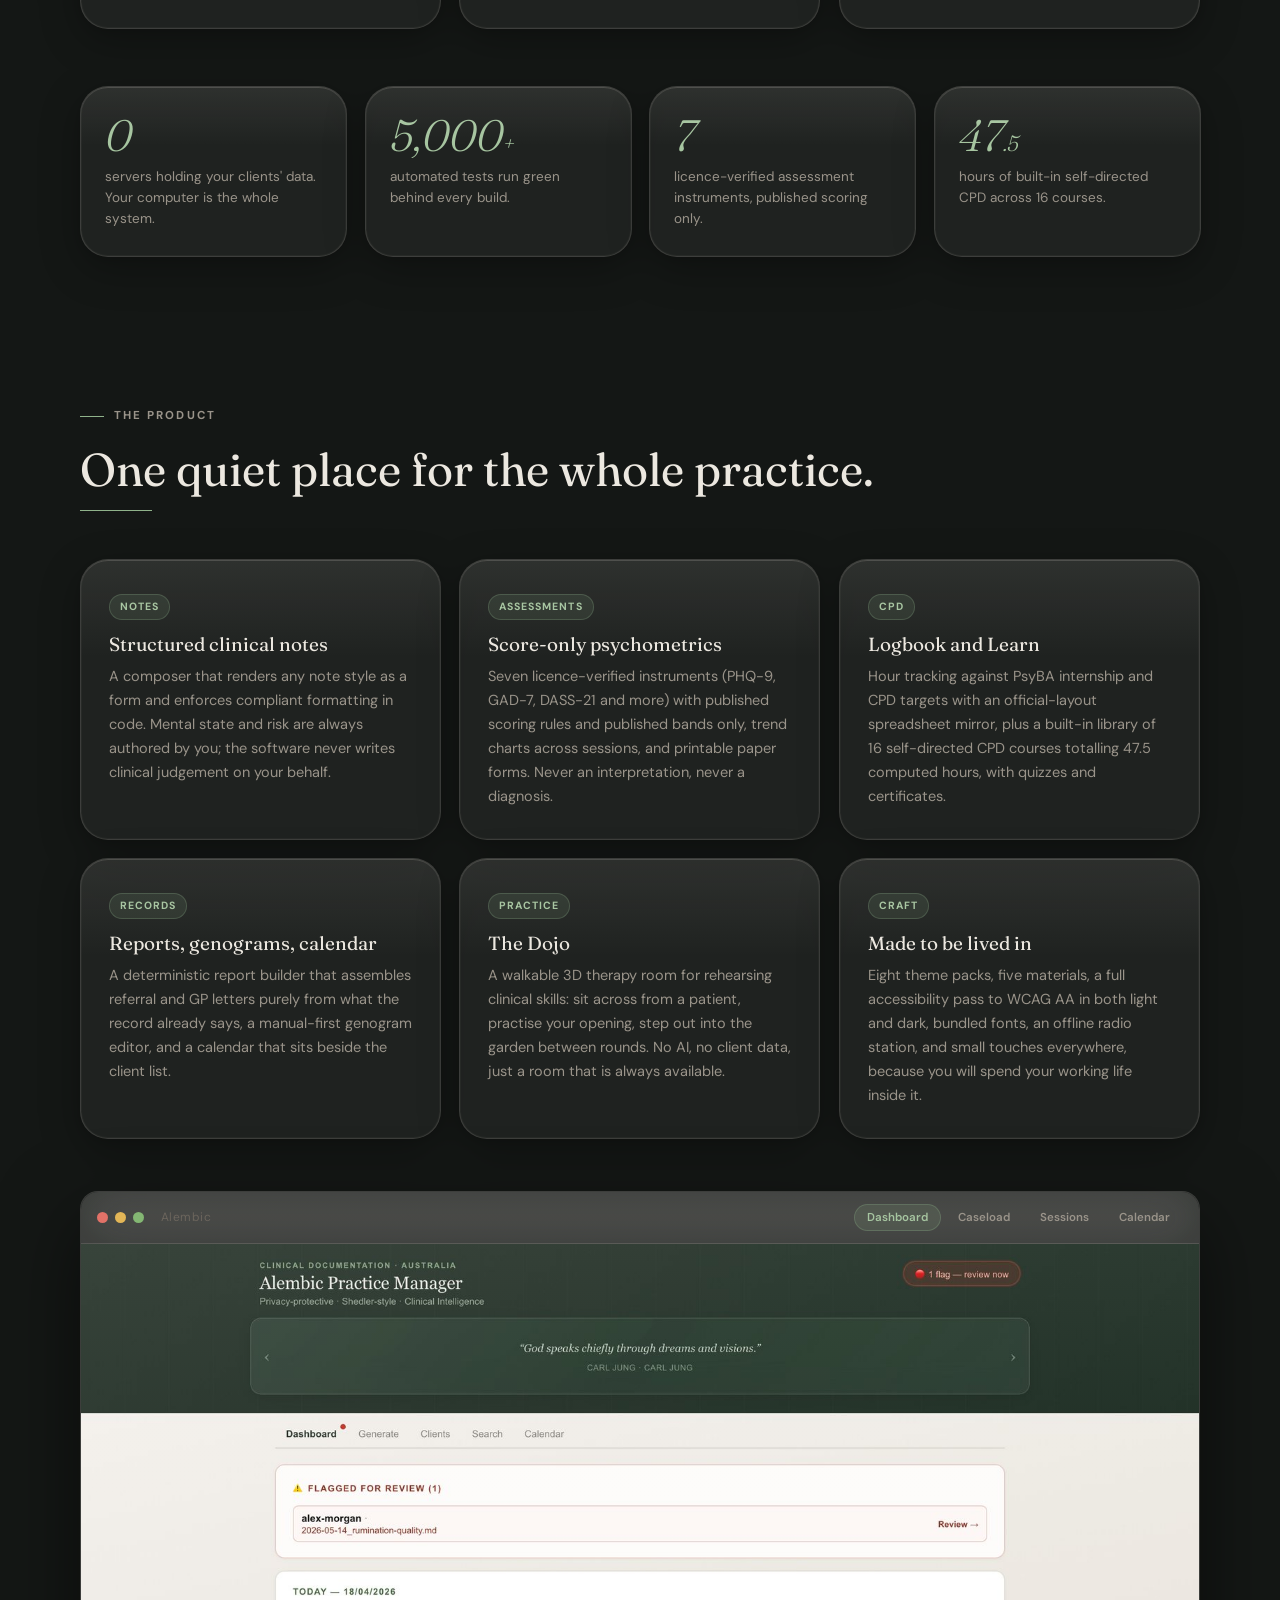
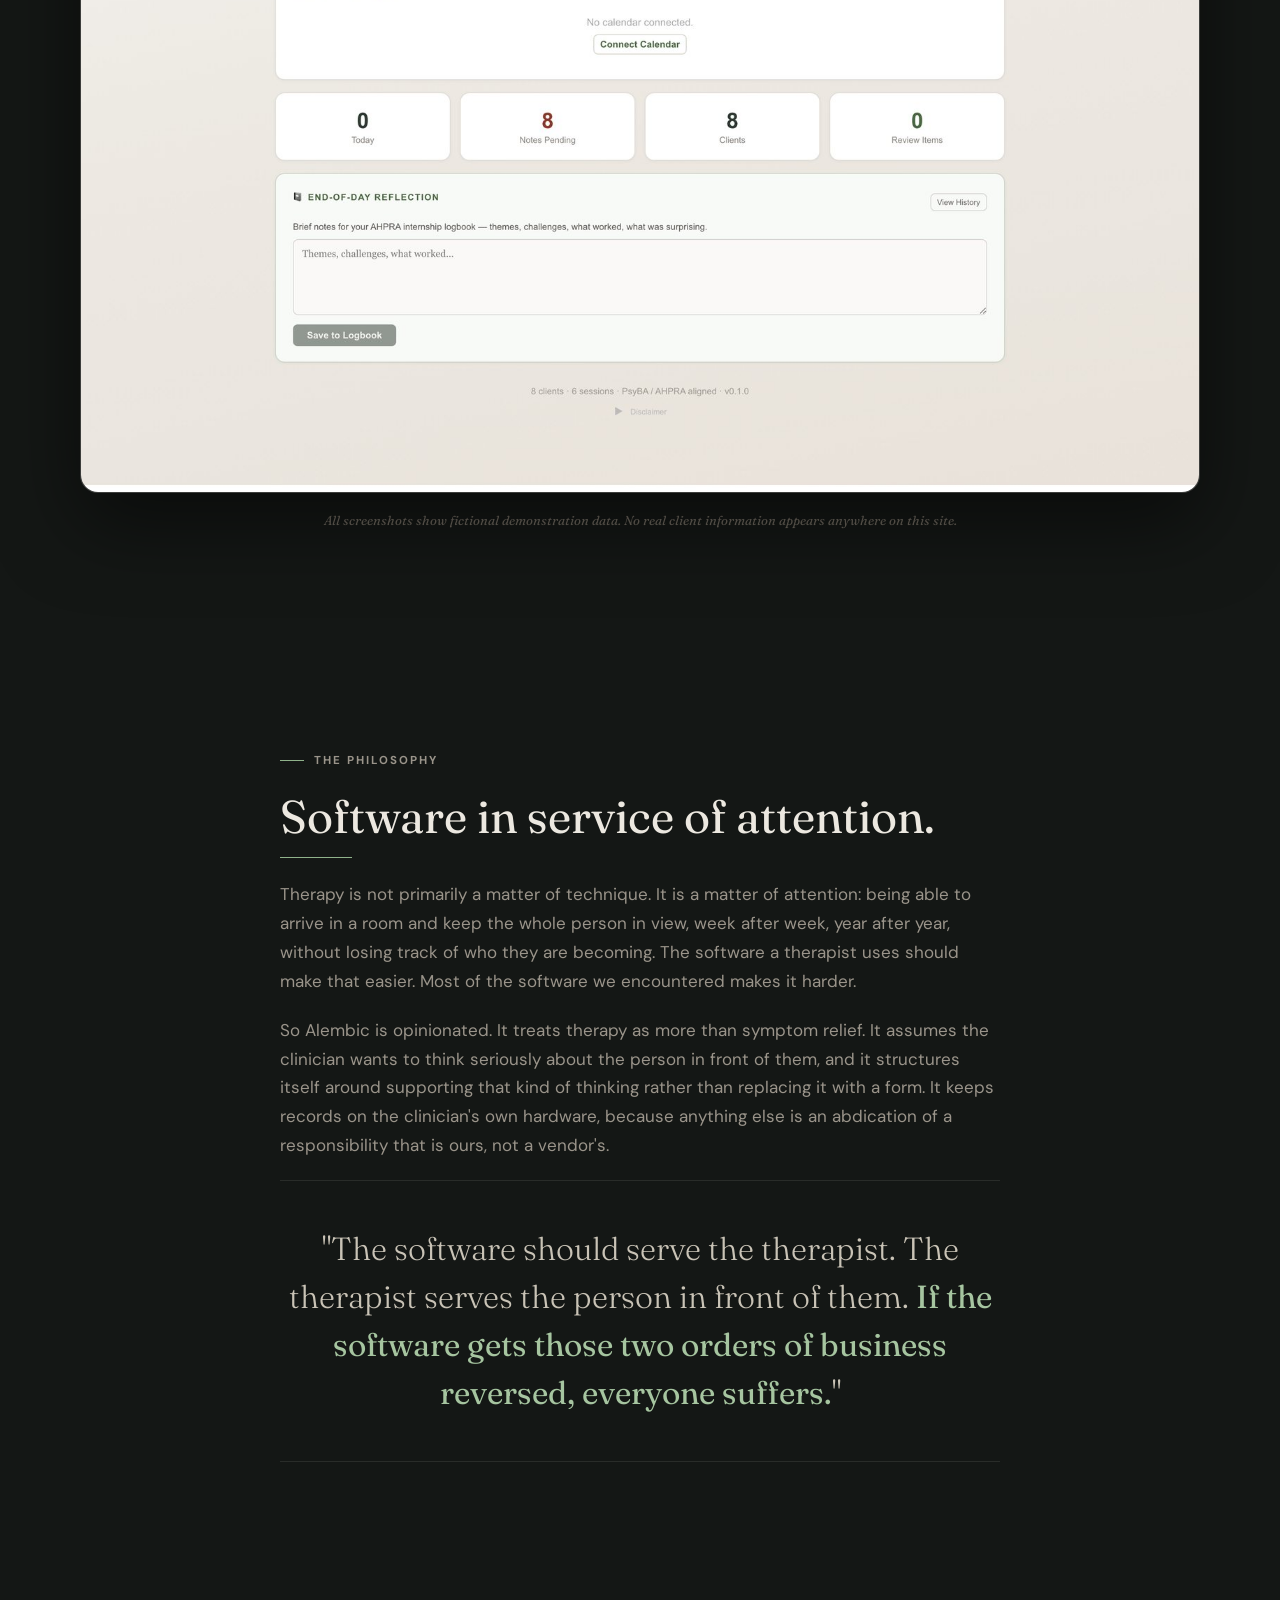
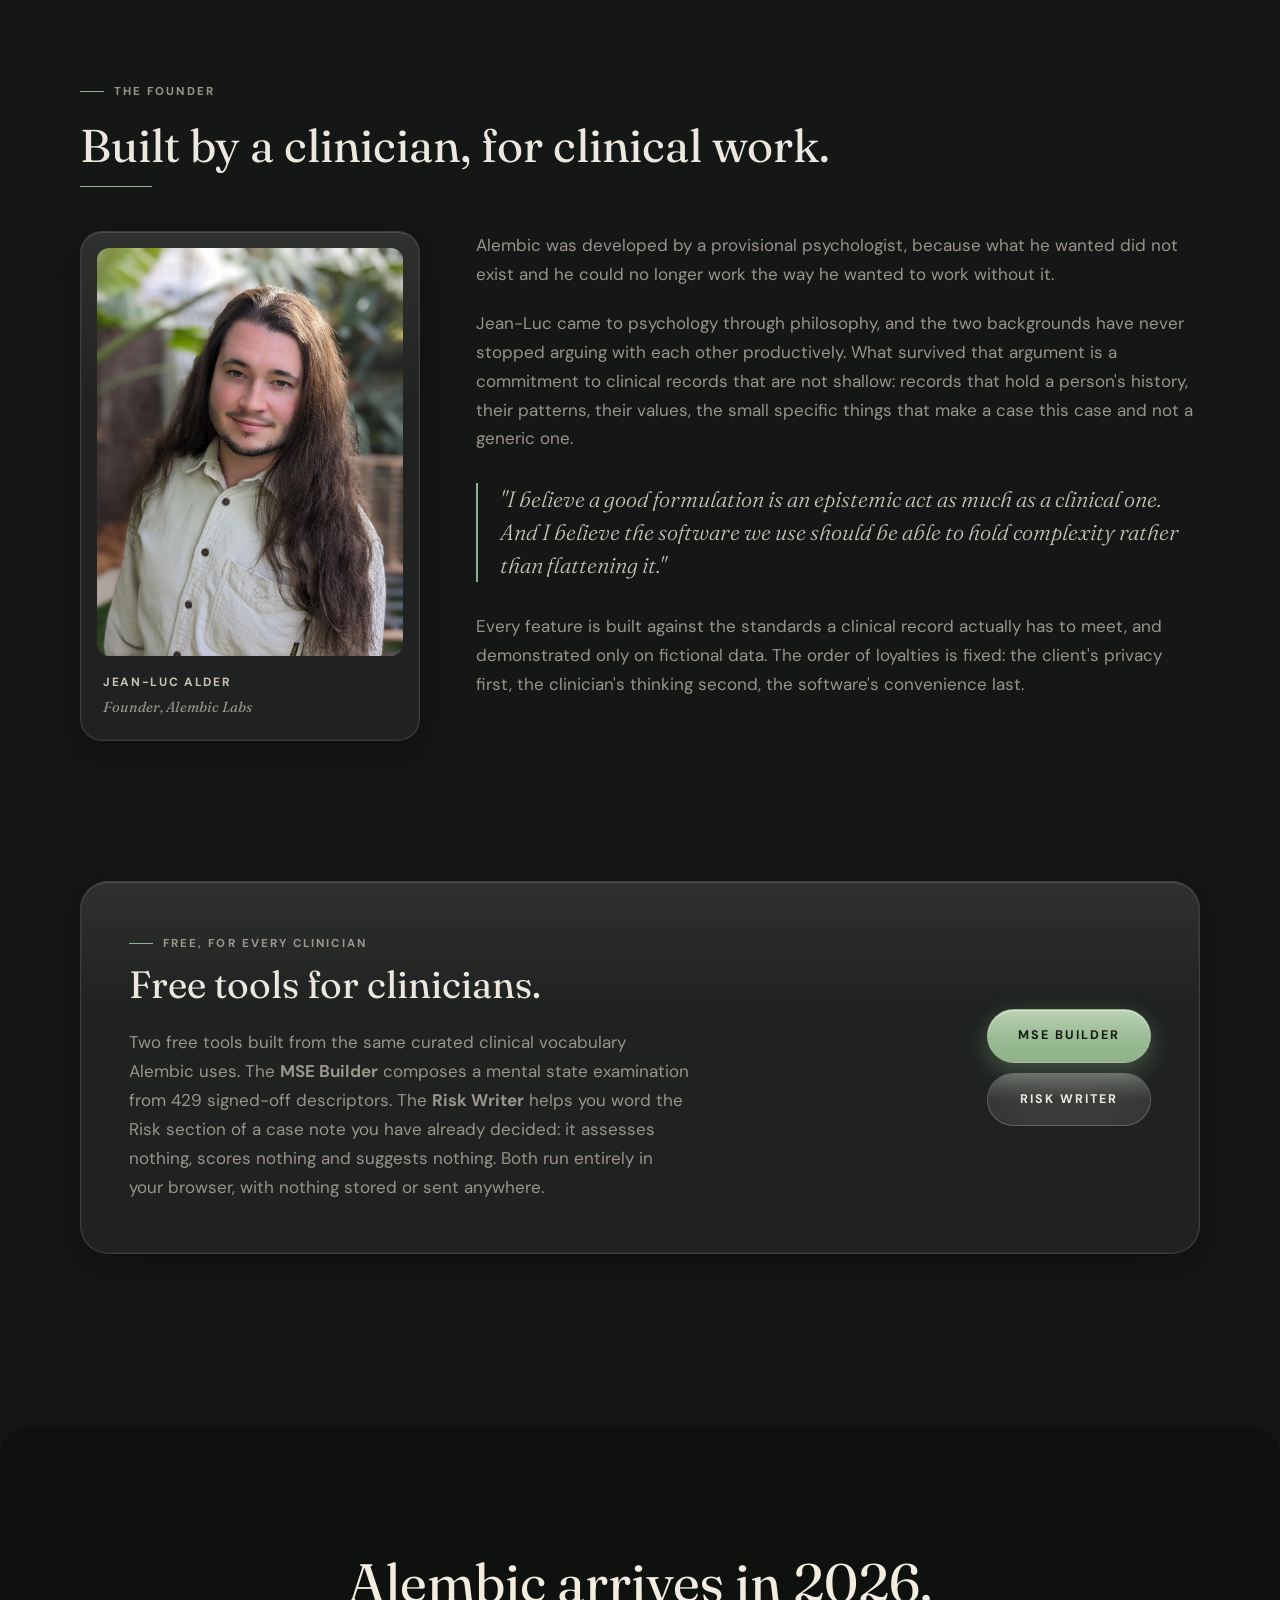
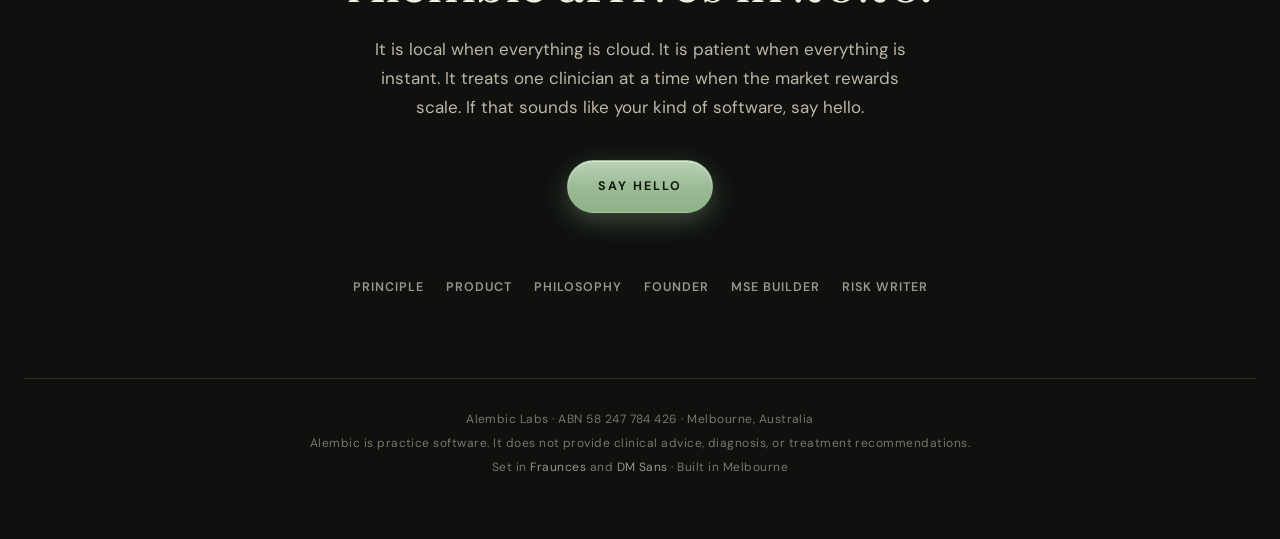
==== commit 4d26ac92: "Remove every real-caseload claim from the public site The founder section said the software was buil" ====
--- a/index.html
+++ b/index.html
@@ -494,7 +494,7 @@
         <div class="glass card reveal" style="--ri:0">
           <span class="chip">Records</span>
           <h3>Reports, genograms, calendar</h3>
-          <p>A deterministic report builder that assembles referral and GP letters purely from what the record already says, a manual-first genogram editor, and a calendar that lives beside the caseload.</p>
+          <p>A deterministic report builder that assembles referral and GP letters purely from what the record already says, a manual-first genogram editor, and a calendar that sits beside the client list.</p>
         </div>
         <div class="glass card reveal" style="--ri:1">
           <span class="chip">Practice</span>
@@ -516,9 +516,9 @@
             <button data-shot="assets/screenshots/09-calendar.jpg" role="tab" aria-selected="false">Calendar</button>
           </div>
         </div>
-        <img id="shotImg" src="assets/screenshots/01b-dashboard-full.jpg" alt="The Alembic dashboard: caseload widgets, calendar, and practice pulse on a warm cream interface" loading="lazy">
+        <img id="shotImg" src="assets/screenshots/01b-dashboard-full.jpg" alt="The Alembic dashboard: client widgets, calendar and practice overview on a warm cream interface" loading="lazy">
       </div>
-      <p class="shot-caption">Shown with a fictional demonstration caseload.</p>
+      <p class="shot-caption">All screenshots show fictional demonstration data. No real client information appears anywhere on this site.</p>
     </div>
   </section>
 
@@ -537,7 +537,7 @@
   <section id="founder">
     <div class="wrap">
       <p class="eyebrow">The founder</p>
-      <h2 class="hline">Built inside a real caseload.</h2>
+      <h2 class="hline">Built by a clinician, for clinical work.</h2>
       <div class="founder" style="margin-top:44px">
         <figure class="portrait glass reveal">
           <img src="assets/jean-luc-headshot.jpg" alt="Jean-Luc Alder" width="900" height="1200">
@@ -547,10 +547,10 @@
           </figcaption>
         </figure>
         <div class="founder-text">
-          <p>Alembic was developed by a provisional psychologist who built it for his own placement caseload, because what he wanted did not exist, and he could no longer work the way he wanted to work without it.</p>
+          <p>Alembic was developed by a provisional psychologist, because what he wanted did not exist and he could no longer work the way he wanted to work without it.</p>
           <p>Jean-Luc came to psychology through philosophy, and the two backgrounds have never stopped arguing with each other productively. What survived that argument is a commitment to clinical records that are not shallow: records that hold a person's history, their patterns, their values, the small specific things that make a case this case and not a generic one.</p>
           <p class="pull">"I believe a good formulation is an epistemic act as much as a clinical one. And I believe the software we use should be able to hold complexity rather than flattening it."</p>
-          <p>Every feature in Alembic was used on a real caseload before it was offered to anyone else. The order of loyalties is fixed: the client's privacy first, the clinician's thinking second, the software's convenience last.</p>
+          <p>Every feature is built against the standards a clinical record actually has to meet, and demonstrated only on fictional data. The order of loyalties is fixed: the client's privacy first, the clinician's thinking second, the software's convenience last.</p>
         </div>
       </div>
     </div>
@@ -592,7 +592,7 @@
     <div class="colophon">
       Alembic Labs · ABN 58 247 784 426 · Melbourne, Australia<br>
       Alembic is practice software. It does not provide clinical advice, diagnosis, or treatment recommendations.<br>
-      Set in <a href="https://fonts.google.com/specimen/Fraunces">Fraunces</a> and <a href="https://fonts.google.com/specimen/DM+Sans">DM Sans</a> · Built in Melbourne on a laptop that also holds a caseload
+      Set in <a href="https://fonts.google.com/specimen/Fraunces">Fraunces</a> and <a href="https://fonts.google.com/specimen/DM+Sans">DM Sans</a> · Built in Melbourne
     </div>
   </footer>
 
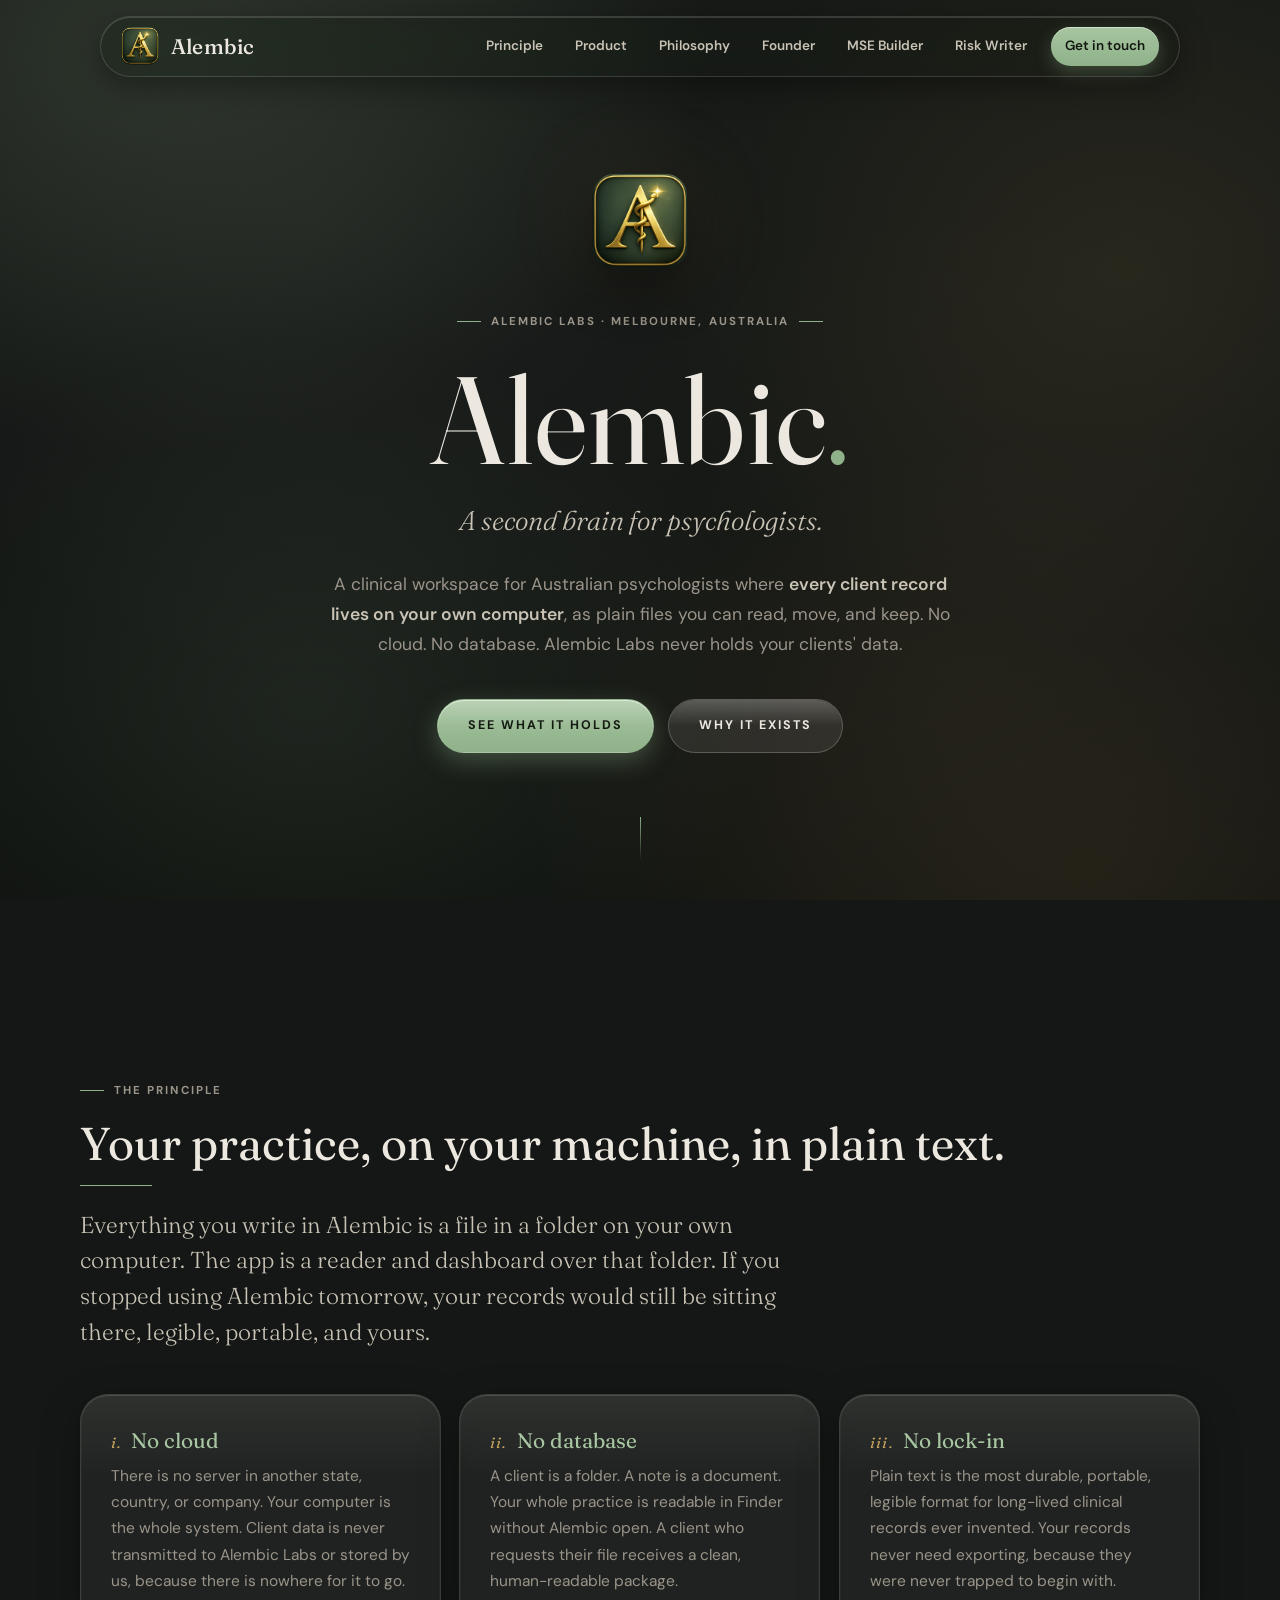
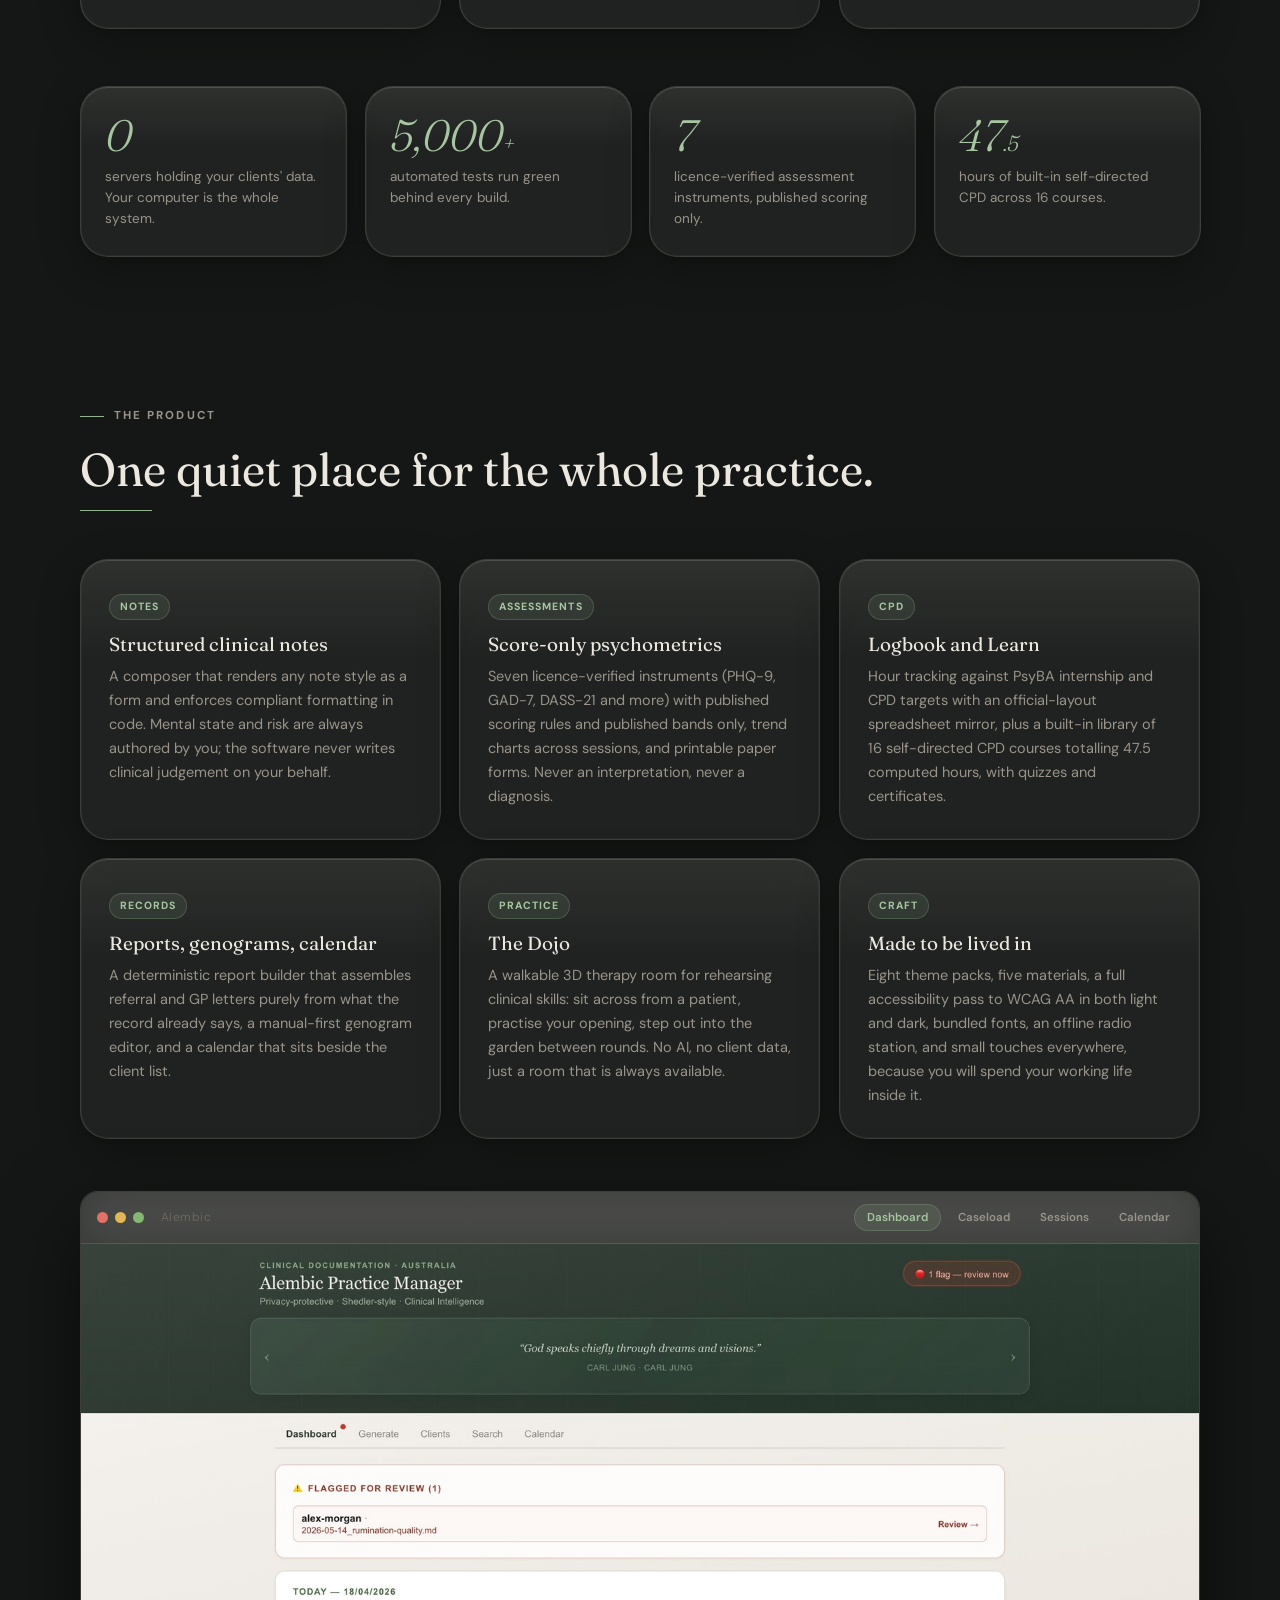
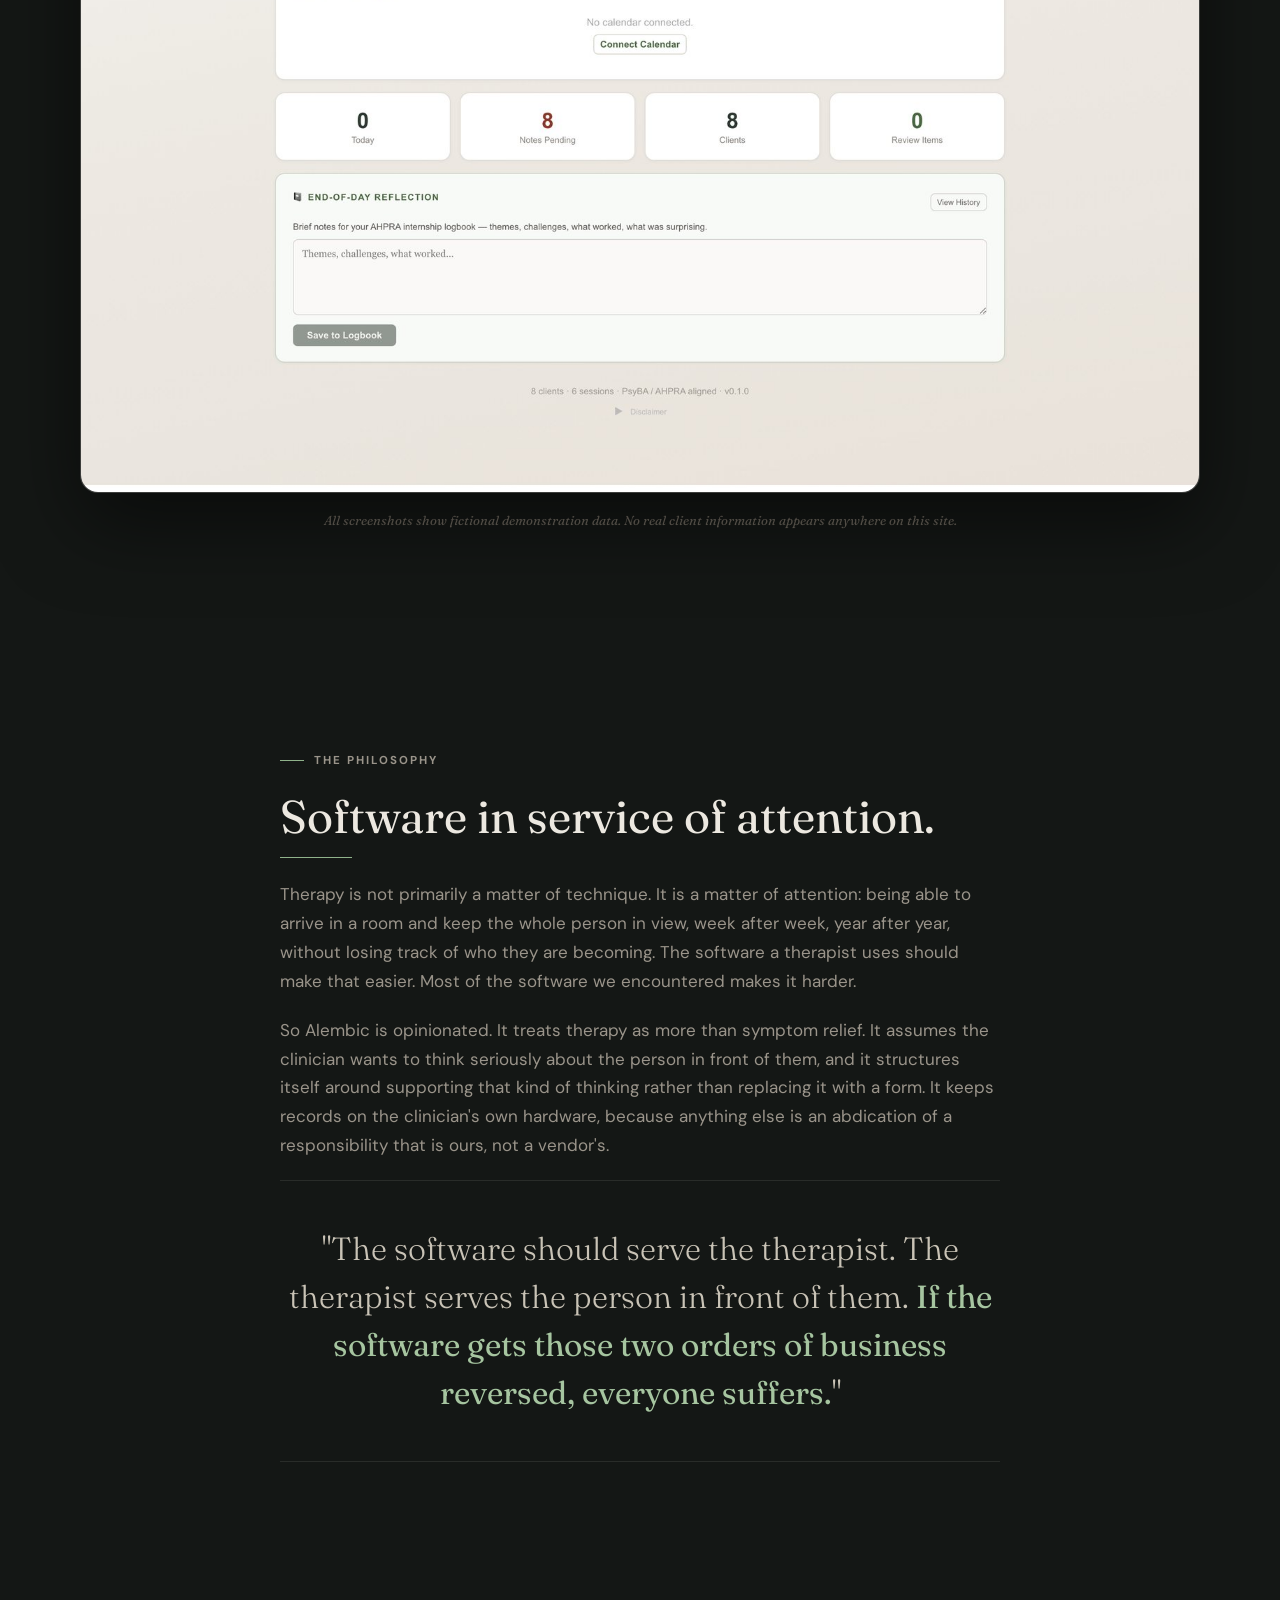
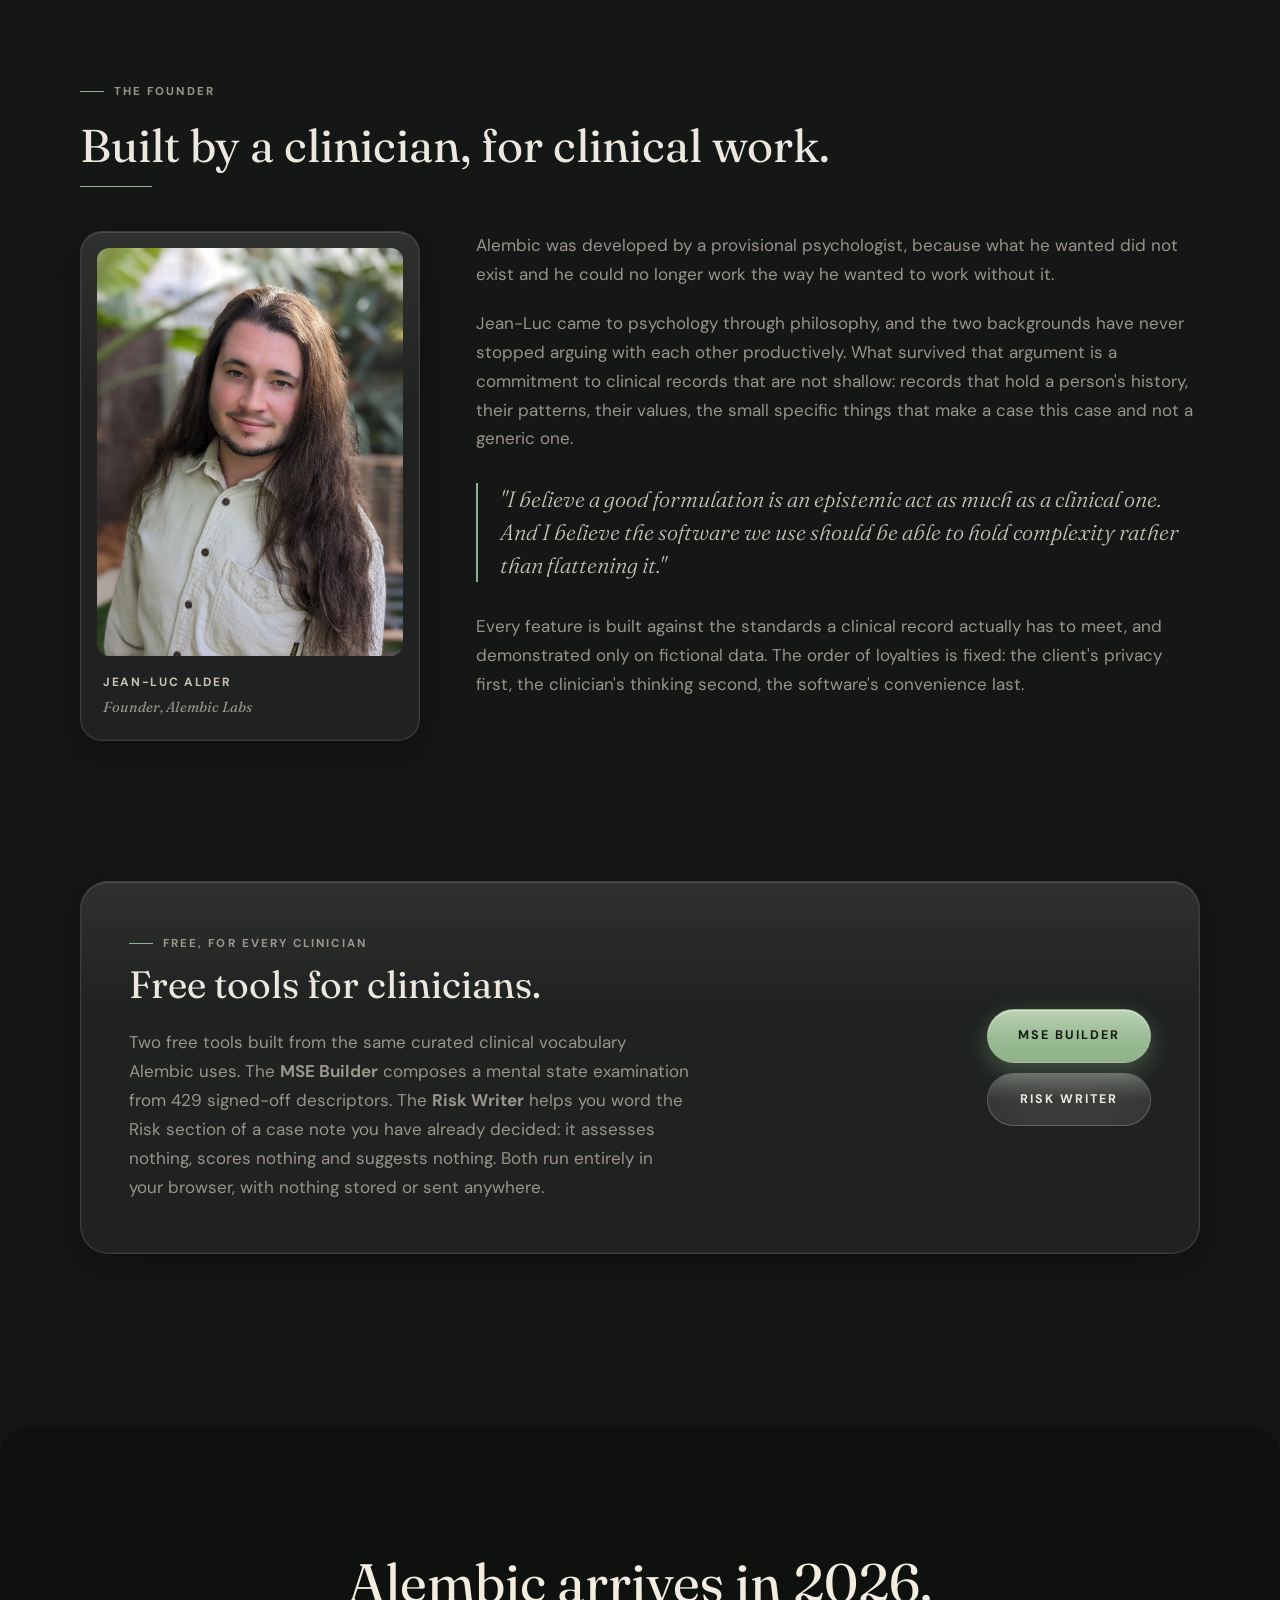
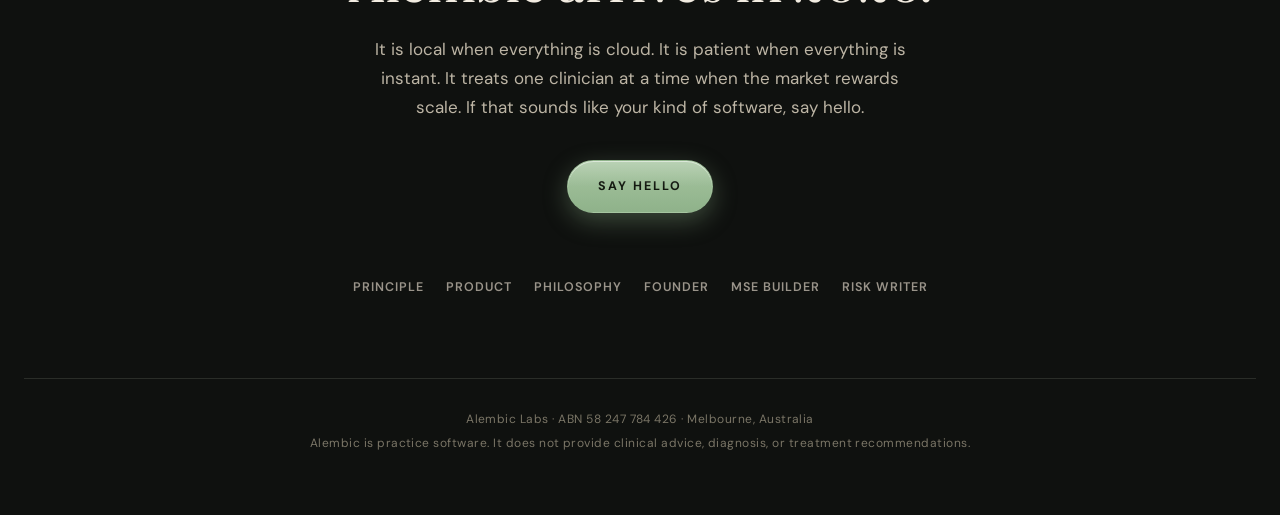
==== commit 26183dfd: "Remove the typography colophon line Co-Authored-By: Claude Opus 5 <noreply@anthropic.com>" ====
--- a/index.html
+++ b/index.html
@@ -591,8 +591,7 @@
     </nav>
     <div class="colophon">
       Alembic Labs · ABN 58 247 784 426 · Melbourne, Australia<br>
-      Alembic is practice software. It does not provide clinical advice, diagnosis, or treatment recommendations.<br>
-      Set in <a href="https://fonts.google.com/specimen/Fraunces">Fraunces</a> and <a href="https://fonts.google.com/specimen/DM+Sans">DM Sans</a> · Built in Melbourne
+      Alembic is practice software. It does not provide clinical advice, diagnosis, or treatment recommendations.
     </div>
   </footer>
 
